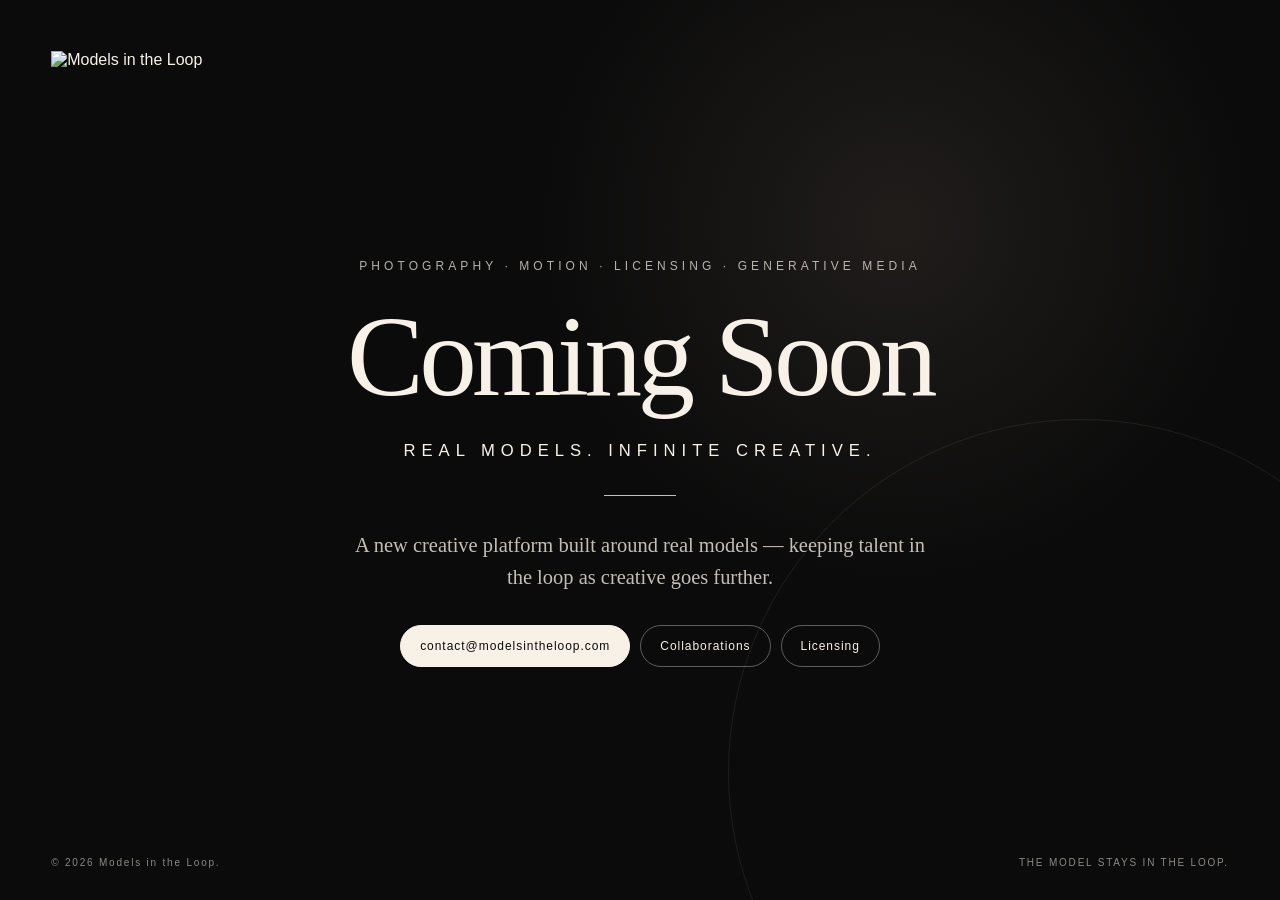
==== index.html @ 071d5858 "Add files via upload" ====
<!doctype html>
<html lang="en">
<head>
  <meta charset="utf-8">
  <meta name="viewport" content="width=device-width, initial-scale=1, viewport-fit=cover">
  <title>Models in the Loop — Coming Soon</title>
  <meta name="description" content="Models in the Loop is coming soon. Real models. Infinite creative. Photography, motion, licensing and generative media.">
  <link rel="canonical" href="https://modelsintheloop.com/">
  <meta name="theme-color" content="#0B0B0B">
  <meta property="og:title" content="Models in the Loop — Coming Soon">
  <meta property="og:description" content="Real models. Infinite creative. Photography, motion, licensing and generative media.">
  <meta property="og:type" content="website">
  <meta property="og:url" content="https://modelsintheloop.com/">
  <meta property="og:image" content="https://modelsintheloop.com/assets/og-models-in-the-loop.png">
  <link rel="icon" href="assets/icons/favicon-32.png" sizes="32x32">
  <link rel="apple-touch-icon" href="assets/icons/apple-touch-icon.png">
  <link rel="stylesheet" href="styles.css">
</head>
<body>
  <main class="page">
    <header class="header">
      <img class="brand" src="assets/logo/full-ivory.png" alt="Models in the Loop">
    </header>

    <section class="hero">
      <div class="mark-wrap" aria-hidden="true">
        <img class="mark" src="assets/logo/ml-ivory.png" alt="">
      </div>
      <p class="kicker">PHOTOGRAPHY · MOTION · LICENSING · GENERATIVE MEDIA</p>
      <h1>Coming Soon</h1>
      <p class="tagline">REAL MODELS. INFINITE CREATIVE.</p>
      <span class="rule" aria-hidden="true"></span>
      <p class="intro">A new creative platform built around real models — keeping talent in the loop as creative goes further.</p>
      <div class="contacts" aria-label="Contact Models in the Loop">
        <a href="mailto:contact@modelsintheloop.com">contact@modelsintheloop.com</a>
        <a href="mailto:collab@modelsintheloop.com">Collaborations</a>
        <a href="mailto:licensing@modelsintheloop.com">Licensing</a>
      </div>
    </section>

    <footer class="footer">
      <span>© 2026 Models in the Loop.</span>
      <span>THE MODEL STAYS IN THE LOOP.</span>
    </footer>
  </main>
</body>
</html>
---- styles.css ----
:root{--obsidian:#0B0B0B;--ivory:#F8F1E7;--nude:#D9B8A7;--sage:#6B7F6E}
*{box-sizing:border-box}html,body{margin:0;min-height:100%;background:var(--obsidian);color:var(--ivory)}
body{font-family:Arial,Helvetica,sans-serif;-webkit-font-smoothing:antialiased}
.page{min-height:100svh;display:grid;grid-template-rows:auto 1fr auto;position:relative;overflow:hidden;background:radial-gradient(circle at 70% 25%,rgba(217,184,167,.10),transparent 32%),var(--obsidian)}
.page:after{content:"";position:absolute;inset:auto -12vw -25vh auto;width:55vw;height:55vw;border:1px solid rgba(248,241,231,.08);border-radius:50%;pointer-events:none}
.header{padding:clamp(24px,4vw,52px);position:relative;z-index:1}.brand{width:clamp(150px,15vw,230px);height:auto;display:block}
.hero{align-self:center;text-align:center;max-width:920px;width:100%;margin:auto;padding:30px 28px 60px;position:relative;z-index:1}.mark-wrap{display:none}.kicker{font-size:clamp(9px,1vw,12px);letter-spacing:.34em;line-height:1.8;margin:0 0 24px;opacity:.72}
h1{font-family:Georgia,'Times New Roman',serif;font-weight:400;font-size:clamp(58px,9vw,132px);line-height:.95;letter-spacing:-.04em;margin:0}.tagline{font-size:clamp(11px,1.3vw,17px);letter-spacing:.36em;margin:30px 0 0}.rule{display:block;width:72px;height:1px;background:var(--nude);margin:34px auto}.intro{max-width:600px;margin:0 auto 32px;font-family:Georgia,'Times New Roman',serif;font-size:clamp(16px,1.6vw,21px);line-height:1.55;color:rgba(248,241,231,.78)}
.contacts{display:flex;justify-content:center;align-items:center;gap:10px;flex-wrap:wrap}.contacts a{color:var(--ivory);text-decoration:none;border:1px solid rgba(248,241,231,.35);border-radius:999px;padding:13px 19px;font-size:12px;letter-spacing:.08em;transition:.2s}.contacts a:first-child{background:var(--ivory);color:var(--obsidian);border-color:var(--ivory)}.contacts a:hover{transform:translateY(-1px);border-color:var(--ivory)}
.footer{display:flex;justify-content:space-between;gap:20px;padding:24px clamp(24px,4vw,52px) 32px;font-size:10px;letter-spacing:.18em;color:rgba(248,241,231,.55);position:relative;z-index:1}
@media(max-width:640px){.page{background:radial-gradient(circle at 70% 25%,rgba(217,184,167,.11),transparent 38%),var(--obsidian)}.header{padding:26px 24px}.brand{width:150px}.hero{padding:18px 22px 40px}.mark-wrap{display:block;margin:0 auto 28px}.mark{width:104px;height:auto;opacity:.96}.kicker{font-size:8px;letter-spacing:.22em;margin-bottom:20px}h1{font-size:clamp(56px,18vw,78px)}.tagline{font-size:9px;letter-spacing:.26em;line-height:1.8;margin-top:22px}.rule{margin:26px auto}.intro{font-size:16px;max-width:330px;margin-bottom:26px}.contacts{flex-direction:column}.contacts a{width:min(100%,340px);padding:14px 16px}.footer{padding:20px 24px 28px;flex-direction:column;align-items:center;text-align:center;gap:9px;font-size:8px}.page:after{width:95vw;height:95vw;right:-45vw;bottom:-20vw}}
@media(prefers-reduced-motion:reduce){*{scroll-behavior:auto!important;transition:none!important}}
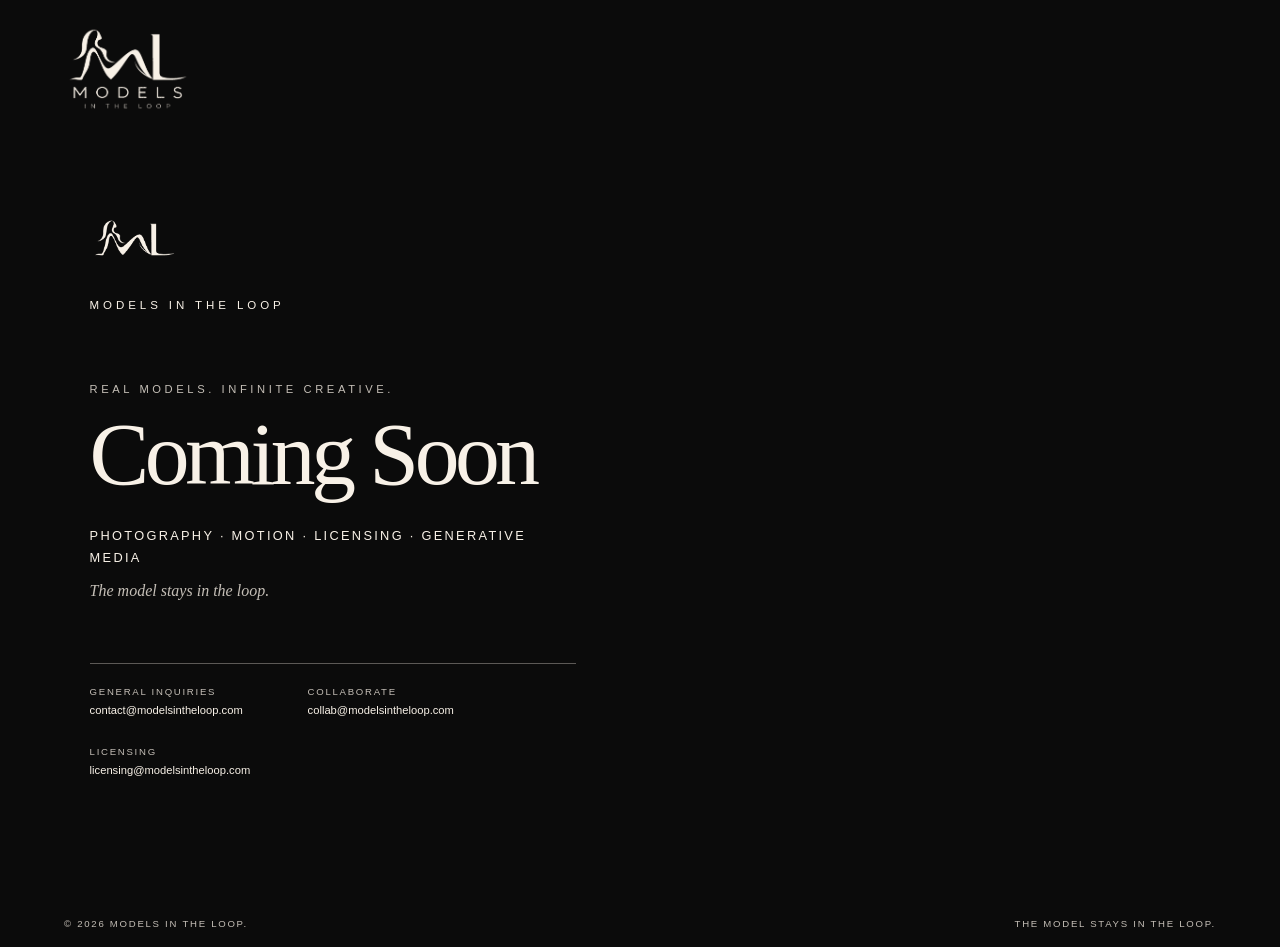
==== commit 3b6755df: "Add files via upload" ====
--- a/index.html
+++ b/index.html
@@ -1,41 +1,107 @@
 <!doctype html>
-<html lang="en">
+<html lang="en-US">
 <head>
   <meta charset="utf-8">
   <meta name="viewport" content="width=device-width, initial-scale=1, viewport-fit=cover">
+  <meta name="theme-color" content="#0B0B0B">
+  <meta name="color-scheme" content="dark">
+  <meta name="referrer" content="strict-origin-when-cross-origin">
+  <meta name="description" content="Models in the Loop is coming soon. Real models. Infinite creative. Photography, motion, licensing and permissioned generative media.">
+  <meta name="robots" content="index,follow">
   <title>Models in the Loop — Coming Soon</title>
-  <meta name="description" content="Models in the Loop is coming soon. Real models. Infinite creative. Photography, motion, licensing and generative media.">
   <link rel="canonical" href="https://modelsintheloop.com/">
-  <meta name="theme-color" content="#0B0B0B">
+
+  <!-- Preload only the likely LCP image for each viewport. -->
+  <link rel="preload" as="image" href="Assets/hero-desktop.jpg" type="image/jpeg" fetchpriority="high" media="(min-width: 769px)">
+  <link rel="preload" as="image" href="Assets/hero-mobile.jpg" type="image/jpeg" fetchpriority="high" media="(max-width: 768px)">
+
   <meta property="og:title" content="Models in the Loop — Coming Soon">
-  <meta property="og:description" content="Real models. Infinite creative. Photography, motion, licensing and generative media.">
+  <meta property="og:description" content="Real models. Infinite creative. Photography, motion, licensing and permissioned generative media.">
   <meta property="og:type" content="website">
   <meta property="og:url" content="https://modelsintheloop.com/">
-  <meta property="og:image" content="https://modelsintheloop.com/assets/og-models-in-the-loop.png">
-  <link rel="icon" href="assets/icons/favicon-32.png" sizes="32x32">
-  <link rel="apple-touch-icon" href="assets/icons/apple-touch-icon.png">
+  <meta property="og:image" content="https://modelsintheloop.com/Assets/og-models-in-the-loop.png">
+  <link rel="icon" href="Assets/favicon-32.png" sizes="32x32">
+  <link rel="apple-touch-icon" href="Assets/apple-touch-icon.png">
   <link rel="stylesheet" href="styles.css">
 </head>
 <body>
-  <main class="page">
+  <a class="skip-link" href="#main-content">Skip to main content</a>
+
+  <main id="main-content" class="page">
     <header class="header">
-      <img class="brand" src="assets/logo/full-ivory.png" alt="Models in the Loop">
+      <a class="brand-link" href="/" aria-label="Models in the Loop home">
+        <img
+          class="brand"
+          src="Assets/full-ivory.png"
+          alt="Models in the Loop"
+          width="300"
+          height="220"
+          decoding="async"
+        >
+      </a>
     </header>
 
-    <section class="hero">
-      <div class="mark-wrap" aria-hidden="true">
-        <img class="mark" src="assets/logo/ml-ivory.png" alt="">
+    <section class="hero" aria-labelledby="coming-soon-title">
+      <div class="hero-media" aria-hidden="true">
+        <picture>
+          <source media="(max-width: 768px)" srcset="Assets/hero-mobile.jpg">
+          <img
+            class="hero-image"
+            src="Assets/hero-desktop.jpg"
+            alt=""
+            width="1920"
+            height="1200"
+            sizes="100vw"
+            loading="eager"
+            fetchpriority="high"
+            decoding="async"
+          >
+        </picture>
       </div>
-      <p class="kicker">PHOTOGRAPHY · MOTION · LICENSING · GENERATIVE MEDIA</p>
-      <h1>Coming Soon</h1>
-      <p class="tagline">REAL MODELS. INFINITE CREATIVE.</p>
-      <span class="rule" aria-hidden="true"></span>
-      <p class="intro">A new creative platform built around real models — keeping talent in the loop as creative goes further.</p>
-      <div class="contacts" aria-label="Contact Models in the Loop">
-        <a href="mailto:contact@modelsintheloop.com">contact@modelsintheloop.com</a>
-        <a href="mailto:collab@modelsintheloop.com">Collaborations</a>
-        <a href="mailto:licensing@modelsintheloop.com">Licensing</a>
+
+      <!-- If a hero asset cannot load, the obsidian background remains readable. -->
+      <div class="hero__overlay" aria-hidden="true"></div>
+
+      <div class="hero__content">
+        <div class="hero__brand-mark">
+          <img
+            class="hero__logo"
+            src="Assets/ml-ivory.png"
+            alt=""
+            aria-hidden="true"
+            width="180"
+            height="120"
+            decoding="async"
+          >
+          <p class="hero__brand-name">Models in the Loop</p>
+        </div>
+
+        <div class="hero__message">
+          <p class="hero__eyebrow">Real models. Infinite creative.</p>
+          <h1 id="coming-soon-title">Coming Soon</h1>
+          <p class="hero__description">Photography · Motion · Licensing · Generative Media</p>
+          <p class="hero__statement">The model stays in the loop.</p>
+        </div>
+
+        <nav class="hero__contacts" aria-label="Models in the Loop contact options">
+          <a class="hero__contact" href="mailto:contact@modelsintheloop.com">
+            <span>General Inquiries</span>
+            <strong>contact@modelsintheloop.com</strong>
+          </a>
+          <a class="hero__contact" href="mailto:collab@modelsintheloop.com">
+            <span>Collaborate</span>
+            <strong>collab@modelsintheloop.com</strong>
+          </a>
+          <a class="hero__contact" href="mailto:licensing@modelsintheloop.com">
+            <span>Licensing</span>
+            <strong>licensing@modelsintheloop.com</strong>
+          </a>
+        </nav>
       </div>
+
+      <p class="visually-hidden">
+        The hero photograph is decorative editorial imagery. The brand message, launch status, and contact information are available as text regardless of image loading.
+      </p>
     </section>
 
     <footer class="footer">
@@ -43,5 +109,11 @@
       <span>THE MODEL STAYS IN THE LOOP.</span>
     </footer>
   </main>
+
+  <noscript>
+    <div class="noscript-note" role="status">
+      Models in the Loop — Coming Soon. Real models. Infinite creative. Photography, motion, licensing and generative media. Contact: <a href="mailto:contact@modelsintheloop.com">contact@modelsintheloop.com</a>
+    </div>
+  </noscript>
 </body>
 </html>
--- a/styles.css
+++ b/styles.css
@@ -1,12 +1,404 @@
-:root{--obsidian:#0B0B0B;--ivory:#F8F1E7;--nude:#D9B8A7;--sage:#6B7F6E}
-*{box-sizing:border-box}html,body{margin:0;min-height:100%;background:var(--obsidian);color:var(--ivory)}
-body{font-family:Arial,Helvetica,sans-serif;-webkit-font-smoothing:antialiased}
-.page{min-height:100svh;display:grid;grid-template-rows:auto 1fr auto;position:relative;overflow:hidden;background:radial-gradient(circle at 70% 25%,rgba(217,184,167,.10),transparent 32%),var(--obsidian)}
-.page:after{content:"";position:absolute;inset:auto -12vw -25vh auto;width:55vw;height:55vw;border:1px solid rgba(248,241,231,.08);border-radius:50%;pointer-events:none}
-.header{padding:clamp(24px,4vw,52px);position:relative;z-index:1}.brand{width:clamp(150px,15vw,230px);height:auto;display:block}
-.hero{align-self:center;text-align:center;max-width:920px;width:100%;margin:auto;padding:30px 28px 60px;position:relative;z-index:1}.mark-wrap{display:none}.kicker{font-size:clamp(9px,1vw,12px);letter-spacing:.34em;line-height:1.8;margin:0 0 24px;opacity:.72}
-h1{font-family:Georgia,'Times New Roman',serif;font-weight:400;font-size:clamp(58px,9vw,132px);line-height:.95;letter-spacing:-.04em;margin:0}.tagline{font-size:clamp(11px,1.3vw,17px);letter-spacing:.36em;margin:30px 0 0}.rule{display:block;width:72px;height:1px;background:var(--nude);margin:34px auto}.intro{max-width:600px;margin:0 auto 32px;font-family:Georgia,'Times New Roman',serif;font-size:clamp(16px,1.6vw,21px);line-height:1.55;color:rgba(248,241,231,.78)}
-.contacts{display:flex;justify-content:center;align-items:center;gap:10px;flex-wrap:wrap}.contacts a{color:var(--ivory);text-decoration:none;border:1px solid rgba(248,241,231,.35);border-radius:999px;padding:13px 19px;font-size:12px;letter-spacing:.08em;transition:.2s}.contacts a:first-child{background:var(--ivory);color:var(--obsidian);border-color:var(--ivory)}.contacts a:hover{transform:translateY(-1px);border-color:var(--ivory)}
-.footer{display:flex;justify-content:space-between;gap:20px;padding:24px clamp(24px,4vw,52px) 32px;font-size:10px;letter-spacing:.18em;color:rgba(248,241,231,.55);position:relative;z-index:1}
-@media(max-width:640px){.page{background:radial-gradient(circle at 70% 25%,rgba(217,184,167,.11),transparent 38%),var(--obsidian)}.header{padding:26px 24px}.brand{width:150px}.hero{padding:18px 22px 40px}.mark-wrap{display:block;margin:0 auto 28px}.mark{width:104px;height:auto;opacity:.96}.kicker{font-size:8px;letter-spacing:.22em;margin-bottom:20px}h1{font-size:clamp(56px,18vw,78px)}.tagline{font-size:9px;letter-spacing:.26em;line-height:1.8;margin-top:22px}.rule{margin:26px auto}.intro{font-size:16px;max-width:330px;margin-bottom:26px}.contacts{flex-direction:column}.contacts a{width:min(100%,340px);padding:14px 16px}.footer{padding:20px 24px 28px;flex-direction:column;align-items:center;text-align:center;gap:9px;font-size:8px}.page:after{width:95vw;height:95vw;right:-45vw;bottom:-20vw}}
-@media(prefers-reduced-motion:reduce){*{scroll-behavior:auto!important;transition:none!important}}
+:root {
+  --obsidian: #0b0b0b;
+  --ivory: #f8f1e7;
+  --ivory-muted: rgba(248, 241, 231, 0.78);
+  --ivory-line: rgba(248, 241, 231, 0.34);
+}
+
+* {
+  box-sizing: border-box;
+}
+
+html {
+  color-scheme: dark;
+  background: var(--obsidian);
+  scroll-behavior: smooth;
+}
+
+body {
+  margin: 0;
+  min-height: 100%;
+  background: var(--obsidian);
+  color: var(--ivory);
+  font-family: Arial, Helvetica, sans-serif;
+  text-rendering: optimizeLegibility;
+  -webkit-font-smoothing: antialiased;
+}
+
+img {
+  max-width: 100%;
+}
+
+a {
+  color: inherit;
+}
+
+.skip-link {
+  position: fixed;
+  top: 12px;
+  left: 12px;
+  z-index: 100;
+  padding: 10px 14px;
+  border-radius: 4px;
+  background: var(--ivory);
+  color: var(--obsidian);
+  font-weight: 700;
+  text-decoration: none;
+  transform: translateY(-180%);
+  transition: transform 160ms ease;
+}
+
+.skip-link:focus {
+  transform: translateY(0);
+}
+
+.page {
+  min-height: 100svh;
+  display: flex;
+  flex-direction: column;
+  background: var(--obsidian);
+}
+
+.header {
+  position: absolute;
+  z-index: 4;
+  top: max(24px, env(safe-area-inset-top));
+  left: clamp(24px, 5vw, 72px);
+}
+
+.brand-link {
+  display: inline-flex;
+  text-decoration: none;
+}
+
+.brand {
+  display: block;
+  width: clamp(110px, 10vw, 150px);
+  height: auto;
+}
+
+.hero {
+  position: relative;
+  min-height: 100svh;
+  display: flex;
+  align-items: center;
+  overflow: hidden;
+  isolation: isolate;
+  background: var(--obsidian);
+}
+
+.hero-media,
+.hero-media picture,
+.hero-image,
+.hero__overlay {
+  position: absolute;
+  inset: 0;
+}
+
+.hero-media,
+.hero-media picture {
+  z-index: 0;
+  display: block;
+  width: 100%;
+  height: 100%;
+}
+
+.hero-image {
+  width: 100%;
+  height: 100%;
+  object-fit: cover;
+  object-position: center center;
+}
+
+.hero__overlay {
+  z-index: 1;
+  background:
+    linear-gradient(
+      90deg,
+      rgba(11, 11, 11, 0.88) 0%,
+      rgba(11, 11, 11, 0.72) 28%,
+      rgba(11, 11, 11, 0.36) 53%,
+      rgba(11, 11, 11, 0.06) 80%
+    );
+}
+
+.hero__content {
+  position: relative;
+  z-index: 2;
+  width: min(700px, 52vw);
+  padding: clamp(128px, 16vh, 180px) clamp(32px, 7vw, 120px) clamp(48px, 8vh, 96px);
+}
+
+.hero__brand-mark {
+  margin-bottom: clamp(52px, 8vh, 92px);
+}
+
+.hero__logo {
+  display: block;
+  width: clamp(72px, 7vw, 108px);
+  height: auto;
+  margin-bottom: 16px;
+}
+
+.hero__brand-name {
+  margin: 0;
+  font-size: 0.72rem;
+  font-weight: 500;
+  text-transform: uppercase;
+  letter-spacing: 0.34em;
+}
+
+.hero__eyebrow {
+  margin: 0 0 18px;
+  color: var(--ivory-muted);
+  font-size: 0.7rem;
+  font-weight: 500;
+  text-transform: uppercase;
+  letter-spacing: 0.32em;
+}
+
+.hero h1 {
+  margin: 0;
+  font-family: Georgia, "Times New Roman", serif;
+  font-size: clamp(4rem, 7vw, 8rem);
+  font-weight: 400;
+  line-height: 0.92;
+  letter-spacing: -0.05em;
+}
+
+.hero__description {
+  max-width: 620px;
+  margin: 30px 0 0;
+  font-size: clamp(0.76rem, 1vw, 0.94rem);
+  line-height: 1.75;
+  text-transform: uppercase;
+  letter-spacing: 0.18em;
+}
+
+.hero__statement {
+  margin: 12px 0 0;
+  color: var(--ivory-muted);
+  font-family: Georgia, "Times New Roman", serif;
+  font-size: 1rem;
+  font-style: italic;
+}
+
+.hero__contacts {
+  display: flex;
+  flex-wrap: wrap;
+  gap: 28px;
+  margin-top: clamp(48px, 7vh, 80px);
+  padding-top: 22px;
+  border-top: 1px solid var(--ivory-line);
+}
+
+.hero__contact {
+  min-width: 190px;
+  text-decoration: none;
+  transition: opacity 160ms ease, transform 160ms ease;
+}
+
+.hero__contact span {
+  display: block;
+  margin-bottom: 6px;
+  color: var(--ivory-muted);
+  font-size: 0.6rem;
+  font-weight: 500;
+  text-transform: uppercase;
+  letter-spacing: 0.18em;
+}
+
+.hero__contact strong {
+  display: block;
+  font-size: 0.7rem;
+  font-weight: 400;
+  line-height: 1.4;
+  white-space: nowrap;
+}
+
+.hero__contact:hover,
+.hero__contact:focus-visible {
+  opacity: 0.72;
+  transform: translateY(-2px);
+}
+
+.hero__contact:focus-visible,
+.brand-link:focus-visible {
+  outline: 2px solid var(--ivory);
+  outline-offset: 4px;
+}
+
+.footer {
+  display: flex;
+  justify-content: space-between;
+  gap: 24px;
+  padding: 18px clamp(24px, 5vw, 72px) calc(18px + env(safe-area-inset-bottom));
+  background: var(--obsidian);
+  color: var(--ivory-muted);
+  font-size: 0.6rem;
+  text-transform: uppercase;
+  letter-spacing: 0.18em;
+}
+
+.visually-hidden {
+  position: absolute;
+  width: 1px;
+  height: 1px;
+  padding: 0;
+  margin: -1px;
+  overflow: hidden;
+  clip: rect(0, 0, 0, 0);
+  white-space: nowrap;
+  border: 0;
+}
+
+.noscript-note {
+  padding: 24px;
+  background: var(--ivory);
+  color: var(--obsidian);
+  font: 600 1rem/1.5 Arial, Helvetica, sans-serif;
+}
+
+.noscript-note a {
+  color: inherit;
+}
+
+@media (max-width: 768px) {
+  .header {
+    left: 24px;
+  }
+
+  .hero {
+    min-height: 100svh;
+    align-items: flex-end;
+  }
+
+  .hero-image {
+    object-position: center center;
+  }
+
+  .hero__overlay {
+    background:
+      linear-gradient(
+        180deg,
+        rgba(11, 11, 11, 0.12) 0%,
+        rgba(11, 11, 11, 0.08) 28%,
+        rgba(11, 11, 11, 0.48) 58%,
+        rgba(11, 11, 11, 0.94) 100%
+      );
+  }
+
+  .hero__content {
+    width: 100%;
+    padding:
+      120px
+      24px
+      max(34px, env(safe-area-inset-bottom));
+  }
+
+  .hero__brand-mark {
+    position: absolute;
+    top: max(28px, env(safe-area-inset-top));
+    left: 24px;
+    margin: 0;
+  }
+
+  .hero__logo {
+    width: 58px;
+    margin-bottom: 10px;
+  }
+
+  .hero__brand-name {
+    font-size: 0.55rem;
+    letter-spacing: 0.25em;
+  }
+
+  .hero__message {
+    margin-top: 48vh;
+  }
+
+  .hero__eyebrow {
+    font-size: 0.58rem;
+    letter-spacing: 0.24em;
+  }
+
+  .hero h1 {
+    font-size: clamp(3.35rem, 15vw, 5.25rem);
+  }
+
+  .hero__description {
+    max-width: 340px;
+    margin-top: 20px;
+    font-size: 0.63rem;
+    line-height: 1.8;
+    letter-spacing: 0.13em;
+  }
+
+  .hero__statement {
+    font-size: 0.88rem;
+  }
+
+  .hero__contacts {
+    display: grid;
+    grid-template-columns: 1fr 1fr;
+    gap: 20px 16px;
+    margin-top: 30px;
+    padding-top: 18px;
+  }
+
+  .hero__contact {
+    min-width: 0;
+  }
+
+  .hero__contact:last-child {
+    grid-column: 1 / -1;
+  }
+
+  .hero__contact strong {
+    font-size: 0.66rem;
+    white-space: normal;
+  }
+
+  .footer {
+    flex-direction: column;
+    gap: 8px;
+    padding-left: 24px;
+    padding-right: 24px;
+  }
+}
+
+@media (max-width: 390px) {
+  .hero__content {
+    padding-left: 20px;
+    padding-right: 20px;
+  }
+
+  .hero__brand-mark {
+    left: 20px;
+  }
+
+  .hero__contacts {
+    grid-template-columns: 1fr;
+  }
+
+  .hero__contact:last-child {
+    grid-column: auto;
+  }
+}
+
+@media (prefers-reduced-motion: reduce) {
+  html {
+    scroll-behavior: auto;
+  }
+
+  *,
+  *::before,
+  *::after {
+    scroll-behavior: auto !important;
+    transition-duration: 0.01ms !important;
+    transition-delay: 0ms !important;
+    animation-duration: 0.01ms !important;
+    animation-delay: 0ms !important;
+    animation-iteration-count: 1 !important;
+  }
+}
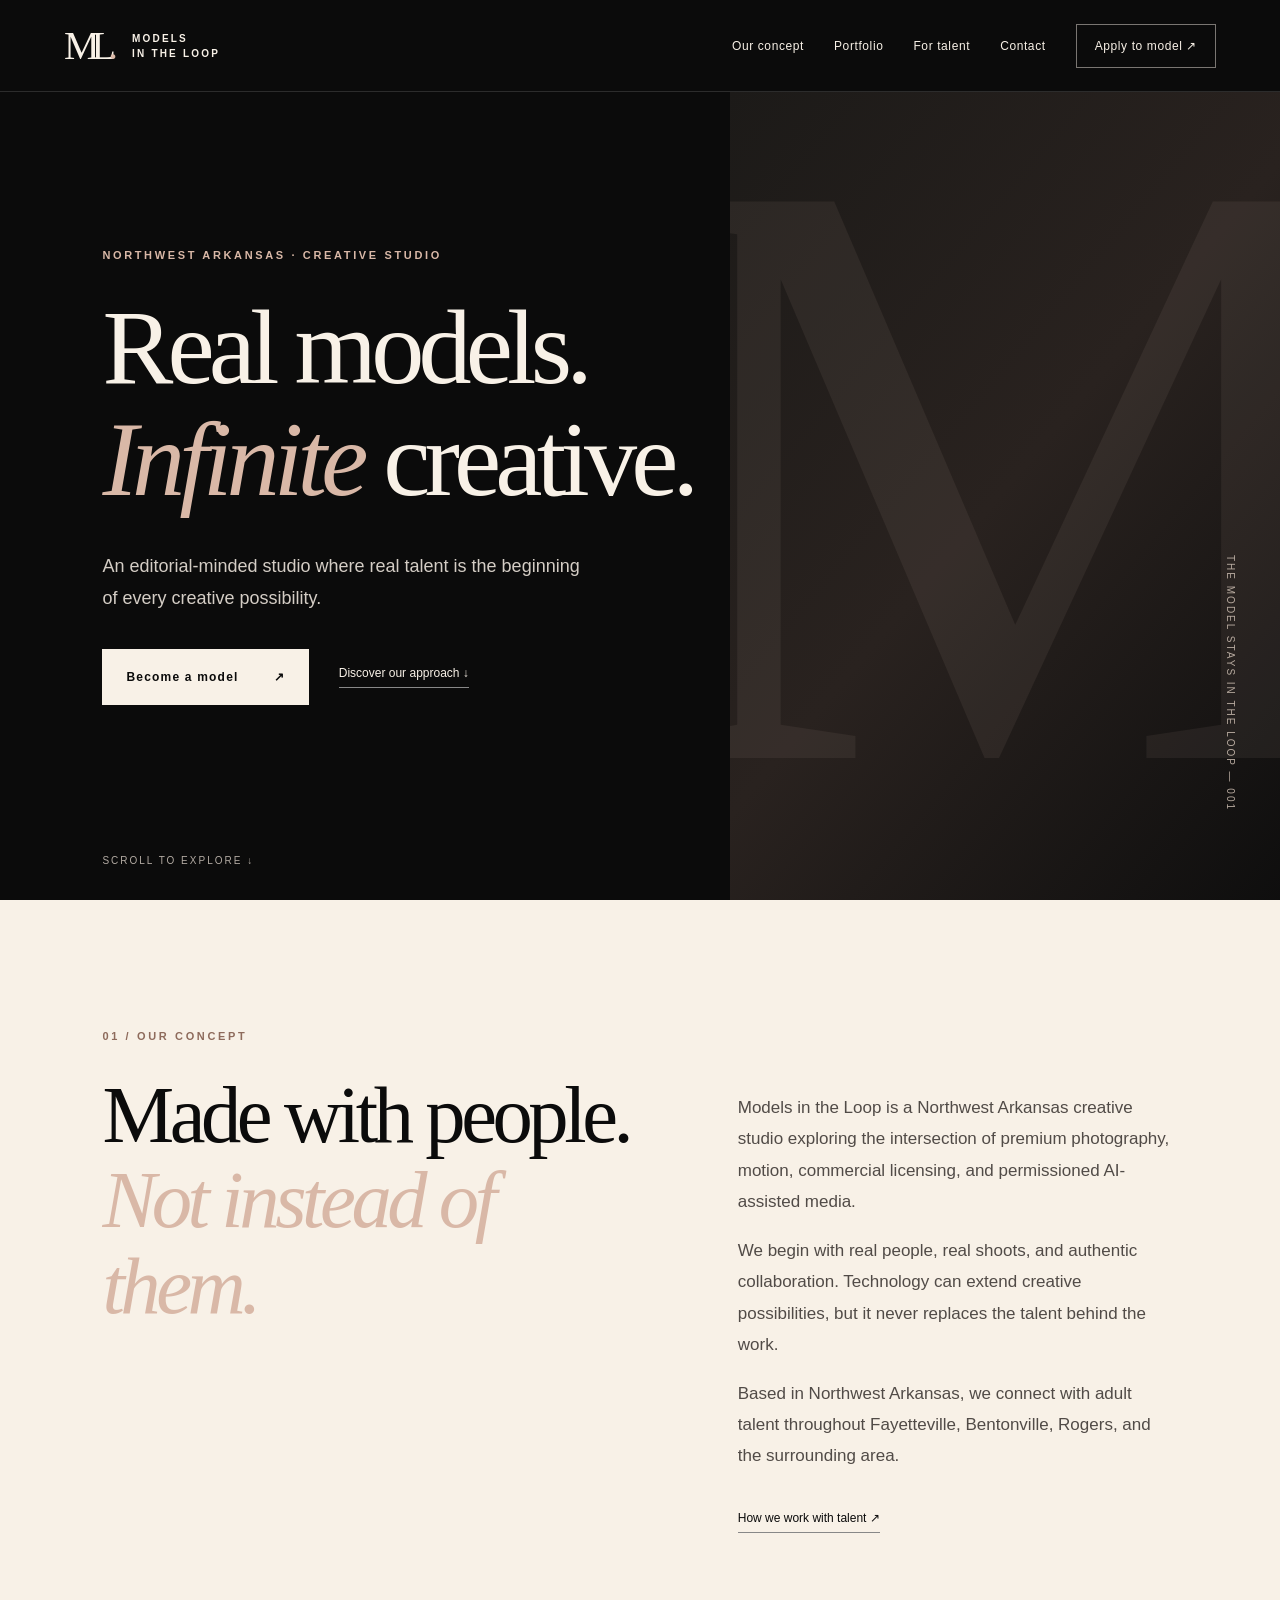
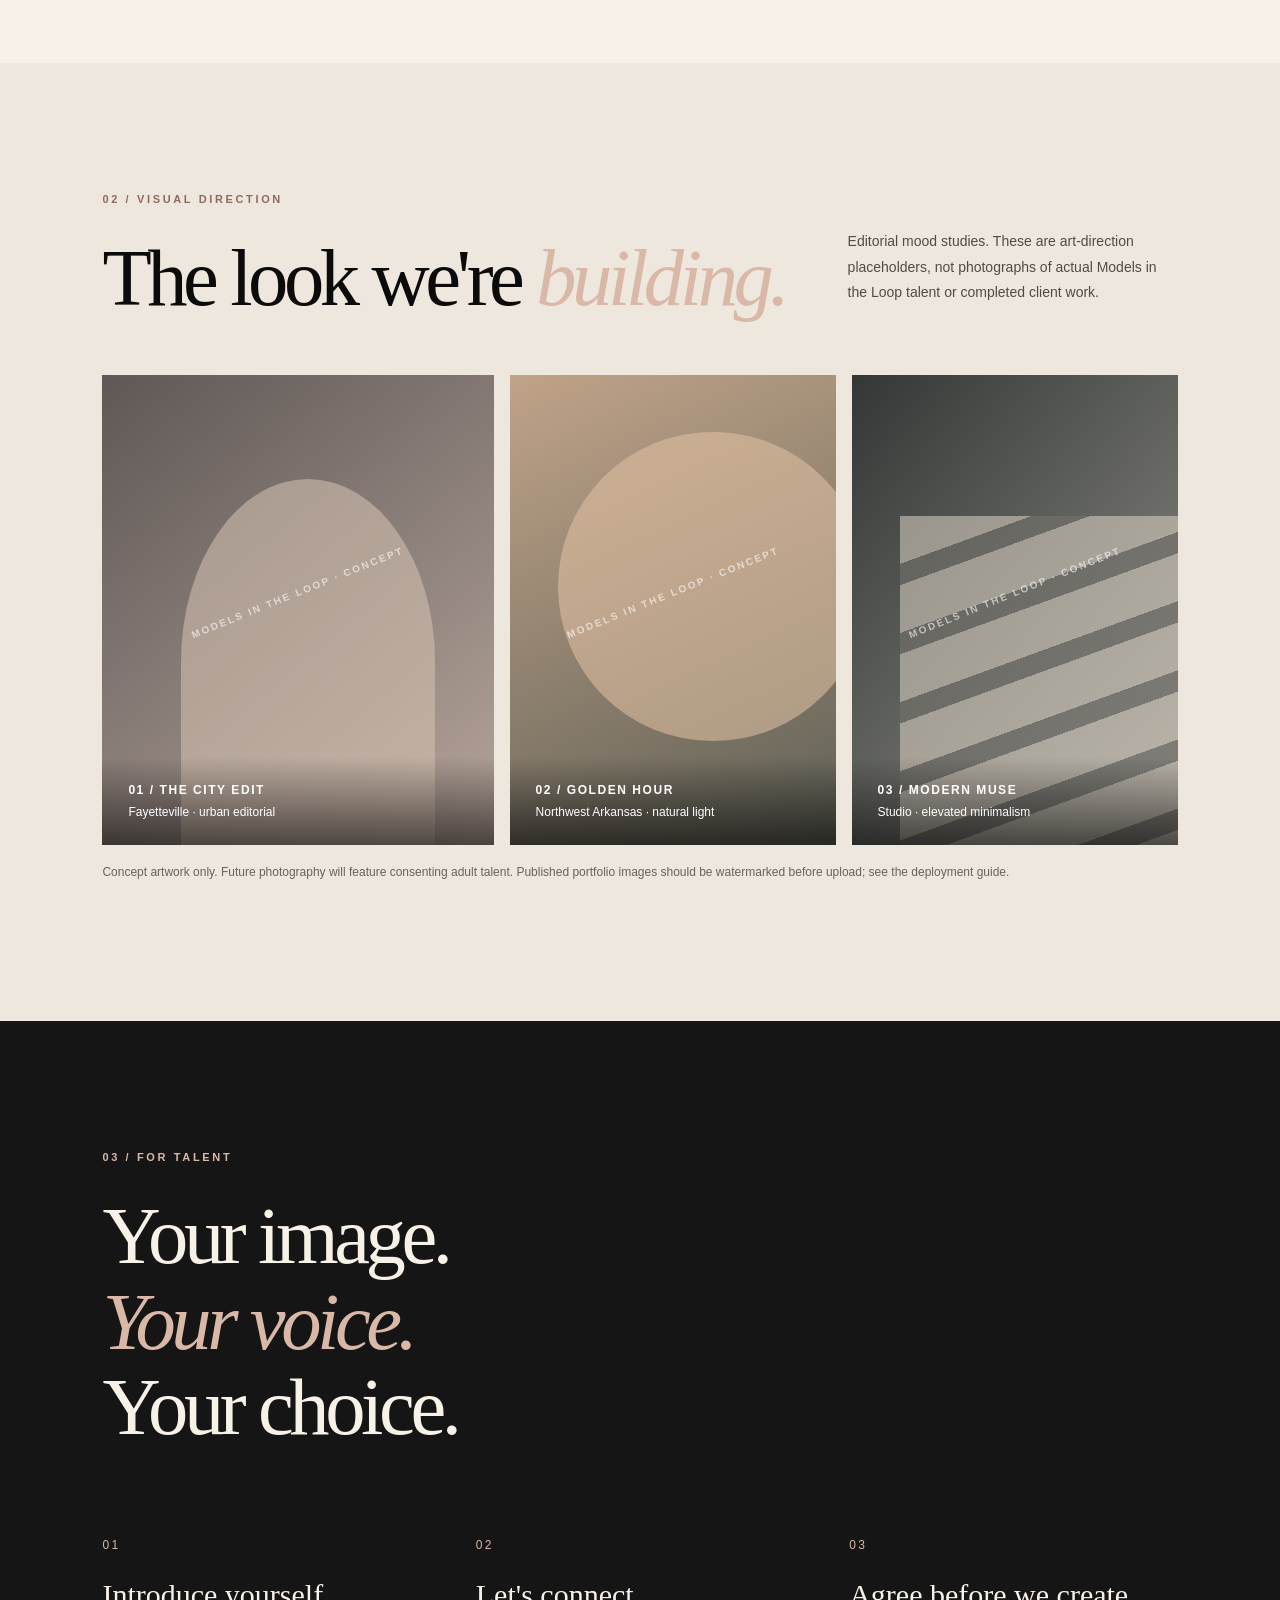
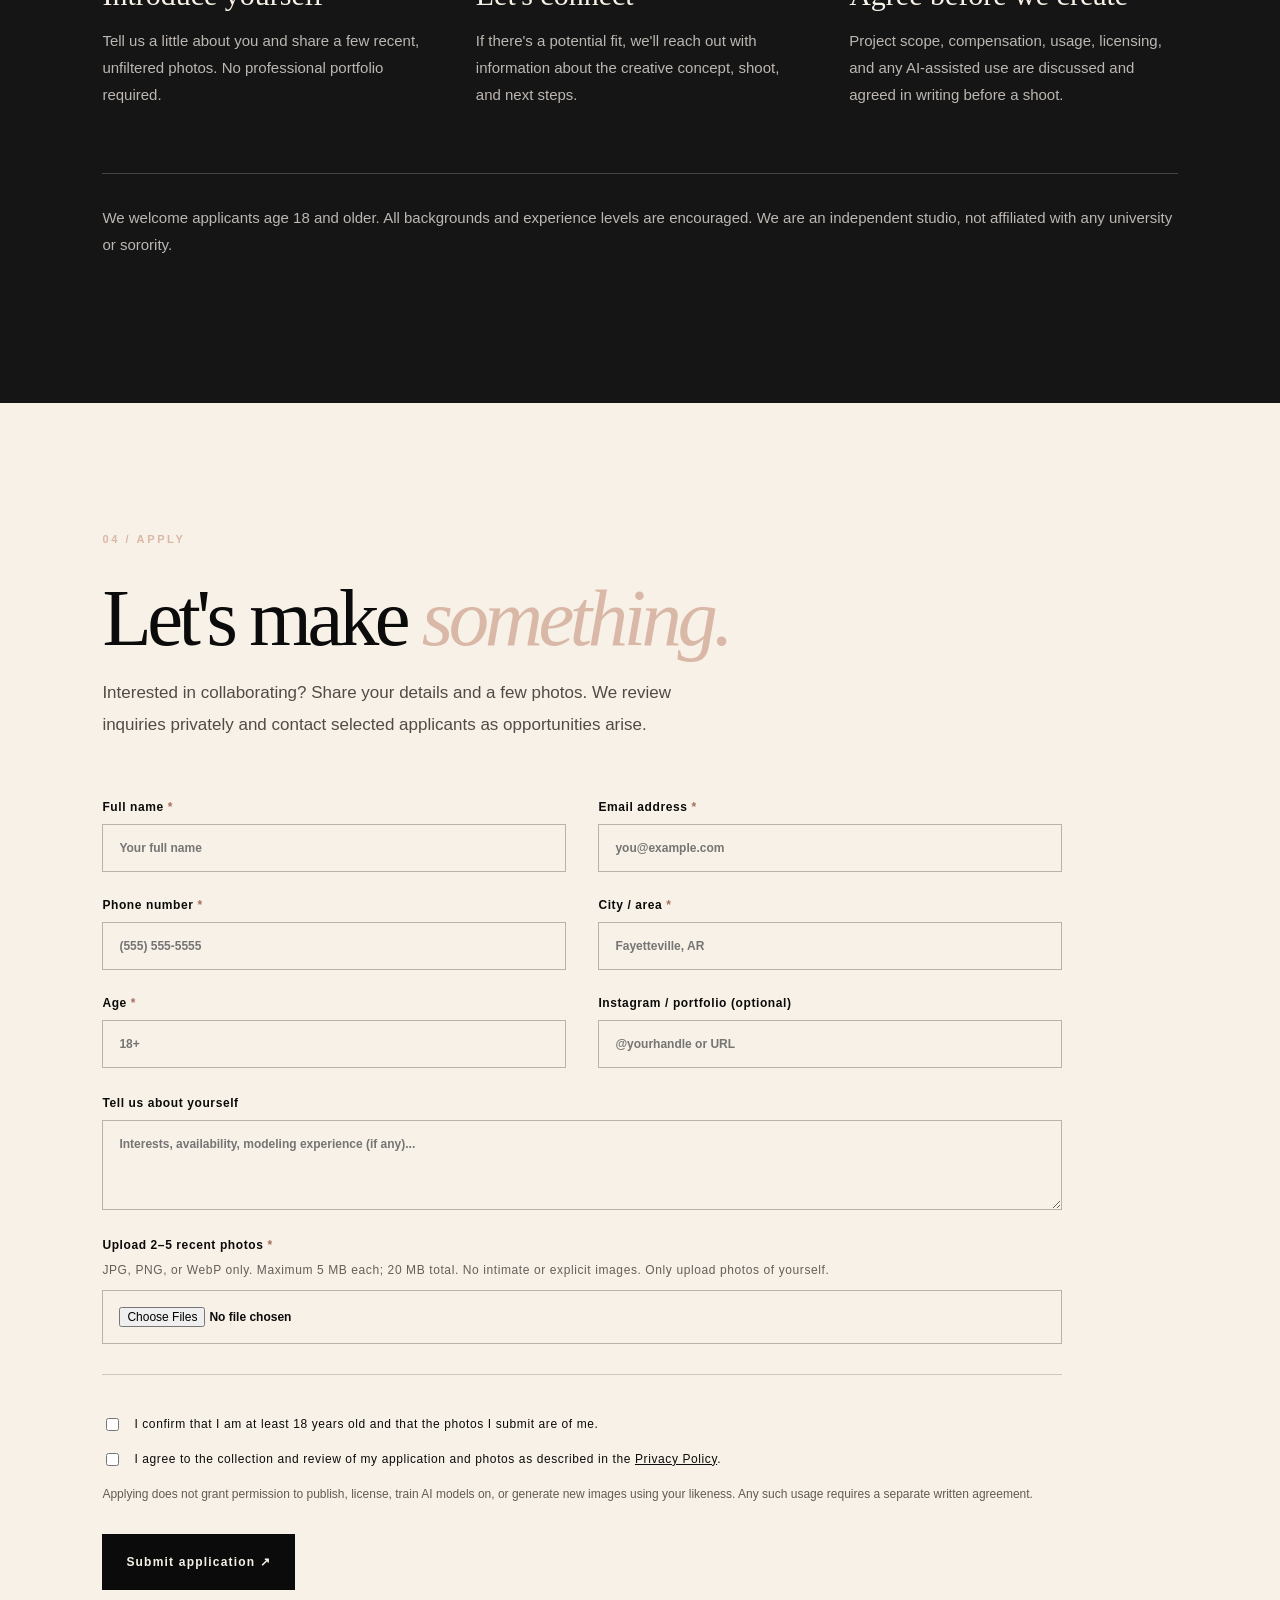
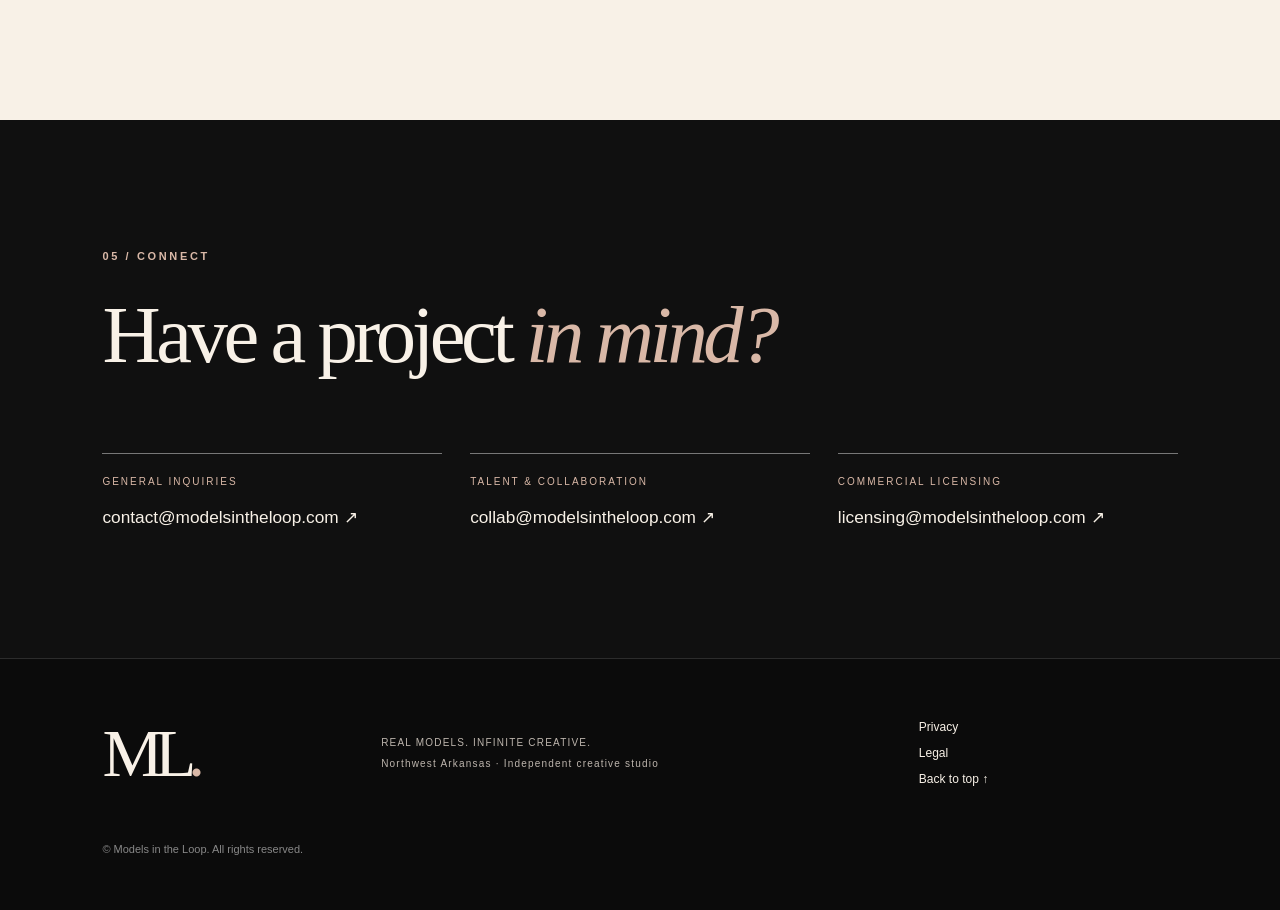
==== commit de929903: "Add files via upload" ====
--- a/index.html
+++ b/index.html
@@ -1,119 +1 @@
-<!doctype html>
-<html lang="en-US">
-<head>
-  <meta charset="utf-8">
-  <meta name="viewport" content="width=device-width, initial-scale=1, viewport-fit=cover">
-  <meta name="theme-color" content="#0B0B0B">
-  <meta name="color-scheme" content="dark">
-  <meta name="referrer" content="strict-origin-when-cross-origin">
-  <meta name="description" content="Models in the Loop is coming soon. Real models. Infinite creative. Photography, motion, licensing and permissioned generative media.">
-  <meta name="robots" content="index,follow">
-  <title>Models in the Loop — Coming Soon</title>
-  <link rel="canonical" href="https://modelsintheloop.com/">
-
-  <!-- Preload only the likely LCP image for each viewport. -->
-  <link rel="preload" as="image" href="Assets/hero-desktop.jpg" type="image/jpeg" fetchpriority="high" media="(min-width: 769px)">
-  <link rel="preload" as="image" href="Assets/hero-mobile.jpg" type="image/jpeg" fetchpriority="high" media="(max-width: 768px)">
-
-  <meta property="og:title" content="Models in the Loop — Coming Soon">
-  <meta property="og:description" content="Real models. Infinite creative. Photography, motion, licensing and permissioned generative media.">
-  <meta property="og:type" content="website">
-  <meta property="og:url" content="https://modelsintheloop.com/">
-  <meta property="og:image" content="https://modelsintheloop.com/Assets/og-models-in-the-loop.png">
-  <link rel="icon" href="Assets/favicon-32.png" sizes="32x32">
-  <link rel="apple-touch-icon" href="Assets/apple-touch-icon.png">
-  <link rel="stylesheet" href="styles.css">
-</head>
-<body>
-  <a class="skip-link" href="#main-content">Skip to main content</a>
-
-  <main id="main-content" class="page">
-    <header class="header">
-      <a class="brand-link" href="/" aria-label="Models in the Loop home">
-        <img
-          class="brand"
-          src="Assets/full-ivory.png"
-          alt="Models in the Loop"
-          width="300"
-          height="220"
-          decoding="async"
-        >
-      </a>
-    </header>
-
-    <section class="hero" aria-labelledby="coming-soon-title">
-      <div class="hero-media" aria-hidden="true">
-        <picture>
-          <source media="(max-width: 768px)" srcset="Assets/hero-mobile.jpg">
-          <img
-            class="hero-image"
-            src="Assets/hero-desktop.jpg"
-            alt=""
-            width="1920"
-            height="1200"
-            sizes="100vw"
-            loading="eager"
-            fetchpriority="high"
-            decoding="async"
-          >
-        </picture>
-      </div>
-
-      <!-- If a hero asset cannot load, the obsidian background remains readable. -->
-      <div class="hero__overlay" aria-hidden="true"></div>
-
-      <div class="hero__content">
-        <div class="hero__brand-mark">
-          <img
-            class="hero__logo"
-            src="Assets/ml-ivory.png"
-            alt=""
-            aria-hidden="true"
-            width="180"
-            height="120"
-            decoding="async"
-          >
-          <p class="hero__brand-name">Models in the Loop</p>
-        </div>
-
-        <div class="hero__message">
-          <p class="hero__eyebrow">Real models. Infinite creative.</p>
-          <h1 id="coming-soon-title">Coming Soon</h1>
-          <p class="hero__description">Photography · Motion · Licensing · Generative Media</p>
-          <p class="hero__statement">The model stays in the loop.</p>
-        </div>
-
-        <nav class="hero__contacts" aria-label="Models in the Loop contact options">
-          <a class="hero__contact" href="mailto:contact@modelsintheloop.com">
-            <span>General Inquiries</span>
-            <strong>contact@modelsintheloop.com</strong>
-          </a>
-          <a class="hero__contact" href="mailto:collab@modelsintheloop.com">
-            <span>Collaborate</span>
-            <strong>collab@modelsintheloop.com</strong>
-          </a>
-          <a class="hero__contact" href="mailto:licensing@modelsintheloop.com">
-            <span>Licensing</span>
-            <strong>licensing@modelsintheloop.com</strong>
-          </a>
-        </nav>
-      </div>
-
-      <p class="visually-hidden">
-        The hero photograph is decorative editorial imagery. The brand message, launch status, and contact information are available as text regardless of image loading.
-      </p>
-    </section>
-
-    <footer class="footer">
-      <span>© 2026 Models in the Loop.</span>
-      <span>THE MODEL STAYS IN THE LOOP.</span>
-    </footer>
-  </main>
-
-  <noscript>
-    <div class="noscript-note" role="status">
-      Models in the Loop — Coming Soon. Real models. Infinite creative. Photography, motion, licensing and generative media. Contact: <a href="mailto:contact@modelsintheloop.com">contact@modelsintheloop.com</a>
-    </div>
-  </noscript>
-</body>
-</html>
+<!doctype html><html lang="en"><head><meta charset="utf-8"><meta name="viewport" content="width=device-width,initial-scale=1"><meta name="theme-color" content="#0B0B0B"><meta name="description" content="Models in the Loop is a Northwest Arkansas creative studio bringing real talent, editorial photography, motion and permissioned generative media together."><title>Models in the Loop | Real models. Infinite creative.</title><link rel="stylesheet" href="/styles.css"><link rel="icon" href="/assets/favicon.svg" type="image/svg+xml"></head><body><a class="skip" href="#main">Skip to content</a><header class="site-header"><a class="brand" href="#home" aria-label="Models in the Loop home"><span class="monogram">ML<span class="dot">.</span></span><span class="brandname">MODELS<br>IN THE LOOP</span></a><button class="menu" id="menu" aria-expanded="false" aria-controls="nav">Menu <span aria-hidden="true">☰</span></button><nav id="nav" aria-label="Main navigation"><a href="#about">Our concept</a><a href="#portfolio">Portfolio</a><a href="#talent">For talent</a><a href="#contact">Contact</a><a class="nav-cta" href="#apply">Apply to model ↗</a></nav></header><main id="main"><section id="home" class="hero"><div class="hero-inner"><p class="eyebrow">NORTHWEST ARKANSAS · CREATIVE STUDIO</p><h1>Real models.<br><em>Infinite</em> creative.</h1><p class="hero-copy">An editorial-minded studio where real talent is the beginning of every creative possibility.</p><div class="actions"><a class="btn light" href="#apply">Become a model <span>↗</span></a><a class="text-link" href="#about">Discover our approach ↓</a></div></div><div class="hero-art" aria-hidden="true"><span class="outline">M</span><span class="hero-caption">THE MODEL STAYS IN THE LOOP — 001</span></div><div class="scroll-note">SCROLL TO EXPLORE ↓</div></section><section id="about" class="section intro"><div><p class="eyebrow">01 / OUR CONCEPT</p><h2>Made with people.<br><em>Not instead of them.</em></h2></div><div class="section-copy"><p>Models in the Loop is a Northwest Arkansas creative studio exploring the intersection of premium photography, motion, commercial licensing, and permissioned AI-assisted media.</p><p>We begin with real people, real shoots, and authentic collaboration. Technology can extend creative possibilities, but it never replaces the talent behind the work.</p><p>Based in Northwest Arkansas, we connect with adult talent throughout Fayetteville, Bentonville, Rogers, and the surrounding area.</p><a class="text-link" href="#talent">How we work with talent ↗</a></div></section><section id="portfolio" class="section portfolio"><div class="section-top"><div><p class="eyebrow">02 / VISUAL DIRECTION</p><h2>The look we're <em>building.</em></h2></div><p>Editorial mood studies. These are art-direction placeholders, not photographs of actual Models in the Loop talent or completed client work.</p></div><div class="portfolio-grid"><article class="work work1"><div class="art-shape arch"></div><span class="watermark">MODELS IN THE LOOP · CONCEPT</span><div class="work-label"><strong>01 / THE CITY EDIT</strong><span>Fayetteville · urban editorial</span></div></article><article class="work work2"><div class="art-shape circle"></div><span class="watermark">MODELS IN THE LOOP · CONCEPT</span><div class="work-label"><strong>02 / GOLDEN HOUR</strong><span>Northwest Arkansas · natural light</span></div></article><article class="work work3"><div class="art-shape stairs"></div><span class="watermark">MODELS IN THE LOOP · CONCEPT</span><div class="work-label"><strong>03 / MODERN MUSE</strong><span>Studio · elevated minimalism</span></div></article></div><p class="fineprint">Concept artwork only. Future photography will feature consenting adult talent. Published portfolio images should be watermarked before upload; see the deployment guide.</p></section><section id="talent" class="section talent"><p class="eyebrow">03 / FOR TALENT</p><h2>Your image.<br><em>Your voice.</em><br>Your choice.</h2><div class="talent-grid"><div><span class="step">01</span><h3>Introduce yourself</h3><p>Tell us a little about you and share a few recent, unfiltered photos. No professional portfolio required.</p></div><div><span class="step">02</span><h3>Let's connect</h3><p>If there's a potential fit, we'll reach out with information about the creative concept, shoot, and next steps.</p></div><div><span class="step">03</span><h3>Agree before we create</h3><p>Project scope, compensation, usage, licensing, and any AI-assisted use are discussed and agreed in writing before a shoot.</p></div></div><p class="talent-note">We welcome applicants age 18 and older. All backgrounds and experience levels are encouraged. We are an independent studio, not affiliated with any university or sorority.</p></section><section id="apply" class="section apply"><div class="apply-heading"><p class="eyebrow">04 / APPLY</p><h2>Let's make <em>something.</em></h2><p>Interested in collaborating? Share your details and a few photos. We review inquiries privately and contact selected applicants as opportunities arise.</p></div><form id="application" enctype="multipart/form-data"><div class="form-grid"><label>Full name <span>*</span><input name="fullName" required maxlength="120" autocomplete="name" placeholder="Your full name"></label><label>Email address <span>*</span><input name="email" type="email" required maxlength="254" autocomplete="email" placeholder="you@example.com"></label><label>Phone number <span>*</span><input name="phone" type="tel" required maxlength="40" autocomplete="tel" placeholder="(555) 555-5555"></label><label>City / area <span>*</span><input name="city" required maxlength="120" placeholder="Fayetteville, AR"></label><label>Age <span>*</span><input name="age" type="number" required min="18" max="100" placeholder="18+"></label><label>Instagram / portfolio (optional)<input name="social" maxlength="250" placeholder="@yourhandle or URL"></label></div><label class="full">Tell us about yourself<textarea name="about" rows="4" maxlength="2000" placeholder="Interests, availability, modeling experience (if any)..."></textarea></label><label class="full">Upload 2–5 recent photos <span>*</span><small>JPG, PNG, or WebP only. Maximum 5 MB each; 20 MB total. No intimate or explicit images. Only upload photos of yourself.</small><input name="photos" type="file" accept="image/jpeg,image/png,image/webp" multiple required></label><div class="consents"><label class="check"><input name="ageConsent" type="checkbox" required><span>I confirm that I am at least 18 years old and that the photos I submit are of me.</span></label><label class="check"><input name="privacyConsent" type="checkbox" required><span>I agree to the collection and review of my application and photos as described in the <a href="/privacy.html" target="_blank" rel="noopener">Privacy Policy</a>.</span></label><p>Applying does not grant permission to publish, license, train AI models on, or generate new images using your likeness. Any such usage requires a separate written agreement.</p></div><div class="form-bottom"><button class="btn light" type="submit" id="submit">Submit application ↗</button><p id="form-status" role="status" aria-live="polite"></p></div></form></section><section id="contact" class="section contact"><p class="eyebrow">05 / CONNECT</p><h2>Have a project <em>in mind?</em></h2><div class="contact-grid"><div><span>GENERAL INQUIRIES</span><a href="mailto:contact@modelsintheloop.com">contact@modelsintheloop.com ↗</a></div><div><span>TALENT & COLLABORATION</span><a href="mailto:collab@modelsintheloop.com">collab@modelsintheloop.com ↗</a></div><div><span>COMMERCIAL LICENSING</span><a href="mailto:licensing@modelsintheloop.com">licensing@modelsintheloop.com ↗</a></div></div></section></main><footer><div class="footer-brand">ML<span>.</span></div><div><p>REAL MODELS. INFINITE CREATIVE.</p><p>Northwest Arkansas · Independent creative studio</p></div><div class="footer-links"><a href="/privacy.html">Privacy</a><a href="mailto:legal@modelsintheloop.com">Legal</a><a href="#home">Back to top ↑</a></div><small>© <span id="year"></span> Models in the Loop. All rights reserved.</small></footer><script src="/script.js" defer></script></body></html>
--- a/styles.css
+++ b/styles.css
@@ -1,404 +1,2 @@
-:root {
-  --obsidian: #0b0b0b;
-  --ivory: #f8f1e7;
-  --ivory-muted: rgba(248, 241, 231, 0.78);
-  --ivory-line: rgba(248, 241, 231, 0.34);
-}
-
-* {
-  box-sizing: border-box;
-}
-
-html {
-  color-scheme: dark;
-  background: var(--obsidian);
-  scroll-behavior: smooth;
-}
-
-body {
-  margin: 0;
-  min-height: 100%;
-  background: var(--obsidian);
-  color: var(--ivory);
-  font-family: Arial, Helvetica, sans-serif;
-  text-rendering: optimizeLegibility;
-  -webkit-font-smoothing: antialiased;
-}
-
-img {
-  max-width: 100%;
-}
-
-a {
-  color: inherit;
-}
-
-.skip-link {
-  position: fixed;
-  top: 12px;
-  left: 12px;
-  z-index: 100;
-  padding: 10px 14px;
-  border-radius: 4px;
-  background: var(--ivory);
-  color: var(--obsidian);
-  font-weight: 700;
-  text-decoration: none;
-  transform: translateY(-180%);
-  transition: transform 160ms ease;
-}
-
-.skip-link:focus {
-  transform: translateY(0);
-}
-
-.page {
-  min-height: 100svh;
-  display: flex;
-  flex-direction: column;
-  background: var(--obsidian);
-}
-
-.header {
-  position: absolute;
-  z-index: 4;
-  top: max(24px, env(safe-area-inset-top));
-  left: clamp(24px, 5vw, 72px);
-}
-
-.brand-link {
-  display: inline-flex;
-  text-decoration: none;
-}
-
-.brand {
-  display: block;
-  width: clamp(110px, 10vw, 150px);
-  height: auto;
-}
-
-.hero {
-  position: relative;
-  min-height: 100svh;
-  display: flex;
-  align-items: center;
-  overflow: hidden;
-  isolation: isolate;
-  background: var(--obsidian);
-}
-
-.hero-media,
-.hero-media picture,
-.hero-image,
-.hero__overlay {
-  position: absolute;
-  inset: 0;
-}
-
-.hero-media,
-.hero-media picture {
-  z-index: 0;
-  display: block;
-  width: 100%;
-  height: 100%;
-}
-
-.hero-image {
-  width: 100%;
-  height: 100%;
-  object-fit: cover;
-  object-position: center center;
-}
-
-.hero__overlay {
-  z-index: 1;
-  background:
-    linear-gradient(
-      90deg,
-      rgba(11, 11, 11, 0.88) 0%,
-      rgba(11, 11, 11, 0.72) 28%,
-      rgba(11, 11, 11, 0.36) 53%,
-      rgba(11, 11, 11, 0.06) 80%
-    );
-}
-
-.hero__content {
-  position: relative;
-  z-index: 2;
-  width: min(700px, 52vw);
-  padding: clamp(128px, 16vh, 180px) clamp(32px, 7vw, 120px) clamp(48px, 8vh, 96px);
-}
-
-.hero__brand-mark {
-  margin-bottom: clamp(52px, 8vh, 92px);
-}
-
-.hero__logo {
-  display: block;
-  width: clamp(72px, 7vw, 108px);
-  height: auto;
-  margin-bottom: 16px;
-}
-
-.hero__brand-name {
-  margin: 0;
-  font-size: 0.72rem;
-  font-weight: 500;
-  text-transform: uppercase;
-  letter-spacing: 0.34em;
-}
-
-.hero__eyebrow {
-  margin: 0 0 18px;
-  color: var(--ivory-muted);
-  font-size: 0.7rem;
-  font-weight: 500;
-  text-transform: uppercase;
-  letter-spacing: 0.32em;
-}
-
-.hero h1 {
-  margin: 0;
-  font-family: Georgia, "Times New Roman", serif;
-  font-size: clamp(4rem, 7vw, 8rem);
-  font-weight: 400;
-  line-height: 0.92;
-  letter-spacing: -0.05em;
-}
-
-.hero__description {
-  max-width: 620px;
-  margin: 30px 0 0;
-  font-size: clamp(0.76rem, 1vw, 0.94rem);
-  line-height: 1.75;
-  text-transform: uppercase;
-  letter-spacing: 0.18em;
-}
-
-.hero__statement {
-  margin: 12px 0 0;
-  color: var(--ivory-muted);
-  font-family: Georgia, "Times New Roman", serif;
-  font-size: 1rem;
-  font-style: italic;
-}
-
-.hero__contacts {
-  display: flex;
-  flex-wrap: wrap;
-  gap: 28px;
-  margin-top: clamp(48px, 7vh, 80px);
-  padding-top: 22px;
-  border-top: 1px solid var(--ivory-line);
-}
-
-.hero__contact {
-  min-width: 190px;
-  text-decoration: none;
-  transition: opacity 160ms ease, transform 160ms ease;
-}
-
-.hero__contact span {
-  display: block;
-  margin-bottom: 6px;
-  color: var(--ivory-muted);
-  font-size: 0.6rem;
-  font-weight: 500;
-  text-transform: uppercase;
-  letter-spacing: 0.18em;
-}
-
-.hero__contact strong {
-  display: block;
-  font-size: 0.7rem;
-  font-weight: 400;
-  line-height: 1.4;
-  white-space: nowrap;
-}
-
-.hero__contact:hover,
-.hero__contact:focus-visible {
-  opacity: 0.72;
-  transform: translateY(-2px);
-}
-
-.hero__contact:focus-visible,
-.brand-link:focus-visible {
-  outline: 2px solid var(--ivory);
-  outline-offset: 4px;
-}
-
-.footer {
-  display: flex;
-  justify-content: space-between;
-  gap: 24px;
-  padding: 18px clamp(24px, 5vw, 72px) calc(18px + env(safe-area-inset-bottom));
-  background: var(--obsidian);
-  color: var(--ivory-muted);
-  font-size: 0.6rem;
-  text-transform: uppercase;
-  letter-spacing: 0.18em;
-}
-
-.visually-hidden {
-  position: absolute;
-  width: 1px;
-  height: 1px;
-  padding: 0;
-  margin: -1px;
-  overflow: hidden;
-  clip: rect(0, 0, 0, 0);
-  white-space: nowrap;
-  border: 0;
-}
-
-.noscript-note {
-  padding: 24px;
-  background: var(--ivory);
-  color: var(--obsidian);
-  font: 600 1rem/1.5 Arial, Helvetica, sans-serif;
-}
-
-.noscript-note a {
-  color: inherit;
-}
-
-@media (max-width: 768px) {
-  .header {
-    left: 24px;
-  }
-
-  .hero {
-    min-height: 100svh;
-    align-items: flex-end;
-  }
-
-  .hero-image {
-    object-position: center center;
-  }
-
-  .hero__overlay {
-    background:
-      linear-gradient(
-        180deg,
-        rgba(11, 11, 11, 0.12) 0%,
-        rgba(11, 11, 11, 0.08) 28%,
-        rgba(11, 11, 11, 0.48) 58%,
-        rgba(11, 11, 11, 0.94) 100%
-      );
-  }
-
-  .hero__content {
-    width: 100%;
-    padding:
-      120px
-      24px
-      max(34px, env(safe-area-inset-bottom));
-  }
-
-  .hero__brand-mark {
-    position: absolute;
-    top: max(28px, env(safe-area-inset-top));
-    left: 24px;
-    margin: 0;
-  }
-
-  .hero__logo {
-    width: 58px;
-    margin-bottom: 10px;
-  }
-
-  .hero__brand-name {
-    font-size: 0.55rem;
-    letter-spacing: 0.25em;
-  }
-
-  .hero__message {
-    margin-top: 48vh;
-  }
-
-  .hero__eyebrow {
-    font-size: 0.58rem;
-    letter-spacing: 0.24em;
-  }
-
-  .hero h1 {
-    font-size: clamp(3.35rem, 15vw, 5.25rem);
-  }
-
-  .hero__description {
-    max-width: 340px;
-    margin-top: 20px;
-    font-size: 0.63rem;
-    line-height: 1.8;
-    letter-spacing: 0.13em;
-  }
-
-  .hero__statement {
-    font-size: 0.88rem;
-  }
-
-  .hero__contacts {
-    display: grid;
-    grid-template-columns: 1fr 1fr;
-    gap: 20px 16px;
-    margin-top: 30px;
-    padding-top: 18px;
-  }
-
-  .hero__contact {
-    min-width: 0;
-  }
-
-  .hero__contact:last-child {
-    grid-column: 1 / -1;
-  }
-
-  .hero__contact strong {
-    font-size: 0.66rem;
-    white-space: normal;
-  }
-
-  .footer {
-    flex-direction: column;
-    gap: 8px;
-    padding-left: 24px;
-    padding-right: 24px;
-  }
-}
-
-@media (max-width: 390px) {
-  .hero__content {
-    padding-left: 20px;
-    padding-right: 20px;
-  }
-
-  .hero__brand-mark {
-    left: 20px;
-  }
-
-  .hero__contacts {
-    grid-template-columns: 1fr;
-  }
-
-  .hero__contact:last-child {
-    grid-column: auto;
-  }
-}
-
-@media (prefers-reduced-motion: reduce) {
-  html {
-    scroll-behavior: auto;
-  }
-
-  *,
-  *::before,
-  *::after {
-    scroll-behavior: auto !important;
-    transition-duration: 0.01ms !important;
-    transition-delay: 0ms !important;
-    animation-duration: 0.01ms !important;
-    animation-delay: 0ms !important;
-    animation-iteration-count: 1 !important;
-  }
-}
+:root{--dark:#0b0b0b;--ivory:#f8f1e7;--nude:#d9b8a7;--sage:#6b7f6e}*{box-sizing:border-box}html{scroll-behavior:smooth}body{margin:0;background:var(--dark);color:var(--ivory);font-family:Arial,Helvetica,sans-serif;-webkit-font-smoothing:antialiased}a{color:inherit;text-decoration:none}button,input,textarea{font:inherit}button{cursor:pointer}.skip{position:absolute;left:-9999px;top:10px;background:white;color:black;padding:12px;z-index:20}.skip:focus{left:10px}.site-header{height:92px;display:flex;justify-content:space-between;align-items:center;padding:0 5%;border-bottom:1px solid #ffffff22;position:relative;z-index:10;background:var(--dark)}.brand{display:flex;align-items:center;gap:14px}.monogram{font-family:Georgia,serif;font-size:40px;letter-spacing:-8px;padding-right:8px}.dot,.footer-brand span{color:var(--nude)}.brandname{font-size:10px;letter-spacing:.22em;line-height:1.5;font-weight:bold}nav{display:flex;align-items:center;gap:30px}nav a{font-size:12px;letter-spacing:.05em}nav a:hover,.text-link:hover{color:var(--nude)}.nav-cta{border:1px solid #f8f1e777;padding:14px 18px}.menu{display:none;background:none;border:0;color:var(--ivory)}.hero{min-height:720px;height:calc(100svh - 92px);max-height:1100px;display:flex;position:relative;overflow:hidden}.hero-inner{width:68%;z-index:2;display:flex;flex-direction:column;justify-content:center;padding:6% 0 9% 8%}.eyebrow{font-size:11px;font-weight:700;letter-spacing:.24em;color:var(--nude);margin:0 0 30px}h1,h2{font-family:Georgia,'Times New Roman',serif;font-weight:400;letter-spacing:-.055em;line-height:1.06;margin:0}h1{font-size:clamp(64px,8.3vw,146px)}h2{font-size:clamp(48px,6.3vw,100px)}h1 em,h2 em{font-weight:400;color:var(--nude)}.hero-copy{max-width:480px;color:#d4cdc5;font-size:18px;line-height:1.8;margin:34px 0}.actions{display:flex;align-items:center;gap:30px;flex-wrap:wrap}.btn{border:0;display:inline-flex;align-items:center;justify-content:space-between;gap:35px;padding:18px 24px;font-size:12px;font-weight:bold;letter-spacing:.1em;min-height:56px}.btn.light{background:var(--ivory);color:var(--dark)}.btn:hover{background:var(--nude)}.text-link{font-size:12px;border-bottom:1px solid #888;padding-bottom:7px}.hero-art{position:absolute;right:-3%;top:0;width:46%;height:100%;background:linear-gradient(130deg,#1c1a18,#29221f 48%,#0d0d0d);overflow:hidden}.outline{font:normal 850px/.8 Georgia,serif;position:absolute;left:-15%;top:5%;color:#d9b8a713}.hero-caption{position:absolute;right:14%;bottom:11%;font-size:10px;letter-spacing:.2em;color:#b6a99e;writing-mode:vertical-rl}.scroll-note{position:absolute;bottom:34px;left:8%;font-size:10px;letter-spacing:.2em;color:#b3aba3}.section{padding:130px 8%}.intro{display:grid;grid-template-columns:1.2fr 1fr;gap:10%;background:var(--ivory);color:var(--dark)}.intro .eyebrow,.portfolio .eyebrow{color:#8e6b5c}.section-copy{padding-top:45px}.section-copy p,.section-top>p,.apply-heading>p:last-child{font-size:17px;line-height:1.85;color:#514b47}.section-copy .text-link{display:inline-block;margin-top:22px}.portfolio{background:#eee7dd;color:var(--dark)}.section-top{display:flex;justify-content:space-between;gap:50px;align-items:end;margin-bottom:55px}.section-top>p{max-width:330px;font-size:14px}.portfolio-grid{display:grid;grid-template-columns:1.2fr 1fr 1fr;gap:16px}.work{height:470px;position:relative;overflow:hidden;background:#88786e}.work1{background:linear-gradient(140deg,#5e5856,#b6a49a)}.work2{background:linear-gradient(155deg,#c0a388,#5f6056)}.work3{background:linear-gradient(130deg,#333735,#92918a)}.art-shape{position:absolute;opacity:.55}.arch{width:65%;height:78%;border-radius:50% 50% 0 0;background:#d8c4b2;left:20%;top:22%}.circle{width:95%;aspect-ratio:1;border-radius:50%;background:#e3c4a5;left:15%;top:12%}.stairs{width:90%;height:75%;left:15%;top:30%;background:repeating-linear-gradient(160deg,#ddd3c5 0 45px,#76736d 45px 65px)}.watermark{position:absolute;top:45%;left:0;right:0;text-align:center;color:#fff9;font-size:10px;letter-spacing:.22em;transform:rotate(-22deg);font-weight:bold}.work-label{position:absolute;bottom:0;left:0;right:0;padding:26px;color:white;background:linear-gradient(transparent,#0009);display:flex;flex-direction:column;gap:8px}.work-label strong{font-size:12px;letter-spacing:.13em}.work-label span{font-size:12px}.fineprint{font-size:12px;color:#6b625b;margin-top:20px}.talent{background:#151515}.talent-grid{display:grid;grid-template-columns:repeat(3,1fr);gap:45px;margin:85px 0 50px}.step{color:var(--nude);font-size:12px;letter-spacing:.2em}.talent h3{font:normal 30px Georgia,serif;margin:25px 0 14px}.talent-grid p,.talent-note{line-height:1.8;color:#bcb7b2;font-size:15px}.talent-note{border-top:1px solid #ffffff33;padding-top:30px}.apply{background:var(--ivory);color:var(--dark)}.apply-heading{max-width:770px;margin-bottom:60px}.apply-heading>p:last-child{max-width:620px}form{max-width:960px}.form-grid{display:grid;grid-template-columns:1fr 1fr;gap:26px 32px}form label{display:block;font-size:12px;font-weight:bold;letter-spacing:.05em}form label>span{color:#a66f5e}form input:not([type=checkbox]),form textarea{display:block;width:100%;background:transparent;border:1px solid #bcb2a9;border-radius:0;color:var(--dark);padding:16px;margin-top:10px;outline-offset:3px}form input:focus,form textarea:focus{border-color:#222}form .full{margin-top:28px}form small{display:block;font-size:12px;line-height:1.7;font-weight:normal;color:#665e59;margin-top:8px}.consents{margin:30px 0;border-top:1px solid #d1c6bc;padding-top:25px}.check{display:flex;gap:12px;align-items:flex-start;margin:15px 0;font-weight:normal;line-height:1.6}.check input{margin-top:3px;accent-color:var(--dark)}.check span{color:var(--dark)}.check a{text-decoration:underline}.consents>p{font-size:12px;line-height:1.7;color:#625b54}.form-bottom{display:flex;align-items:center;gap:22px;flex-wrap:wrap}.form-bottom .btn{background:var(--dark);color:var(--ivory)}#form-status{font-size:13px;line-height:1.5}.contact{background:#101010}.contact-grid{display:grid;grid-template-columns:repeat(3,1fr);gap:28px;margin-top:75px}.contact-grid>div{border-top:1px solid #777;padding-top:22px;display:flex;flex-direction:column;gap:20px}.contact-grid span{font-size:10px;letter-spacing:.2em;color:var(--nude)}.contact-grid a{font-size:clamp(12px,1.35vw,18px);overflow-wrap:anywhere}footer{border-top:1px solid #ffffff22;padding:55px 8%;display:grid;grid-template-columns:1fr 2fr 1fr;gap:20px;align-items:center}footer p{font-size:10px;letter-spacing:.12em;color:#bdb5ad}.footer-brand{font:normal 68px Georgia,serif;letter-spacing:-.12em}.footer-links{display:flex;flex-direction:column;gap:12px;font-size:12px}footer small{grid-column:1/-1;color:#888;font-size:11px;margin-top:30px}@media(max-width:900px){.menu{display:block}nav{display:none;position:absolute;top:92px;left:0;right:0;background:#171717;padding:28px 5%;flex-direction:column;align-items:stretch;gap:25px}nav.open{display:flex}.hero{height:auto;min-height:690px}.hero-inner{width:100%;padding:115px 8% 130px}.hero-art{width:70%;opacity:.35}.intro{grid-template-columns:1fr;gap:10px}.section-copy{padding-top:0}.section-top{display:block}.portfolio-grid{grid-template-columns:1fr 1fr}.work1{grid-column:1/-1}.talent-grid{gap:25px}.contact-grid{grid-template-columns:1fr}}@media(max-width:600px){.site-header{height:76px}nav{top:76px}.hero{min-height:680px}.hero-inner{padding:95px 7% 120px}.hero-art{width:100%;right:-25%}h1{font-size:clamp(56px,13vw,84px)}.hero-copy{font-size:16px}.section{padding:85px 7%}h2{font-size:clamp(46px,11vw,72px)}.portfolio-grid,.talent-grid,.form-grid{grid-template-columns:1fr}.work,.work1{height:400px;grid-column:auto}.talent-grid{margin:50px 0}.contact-grid{margin-top:50px}footer{grid-template-columns:1fr 1fr;padding:50px 7%}footer>div:nth-child(2){grid-column:1/-1;grid-row:2}.footer-links{grid-column:2;grid-row:1}.actions{align-items:flex-start;flex-direction:column}}
+@media(prefers-reduced-motion:reduce){html{scroll-behavior:auto}}
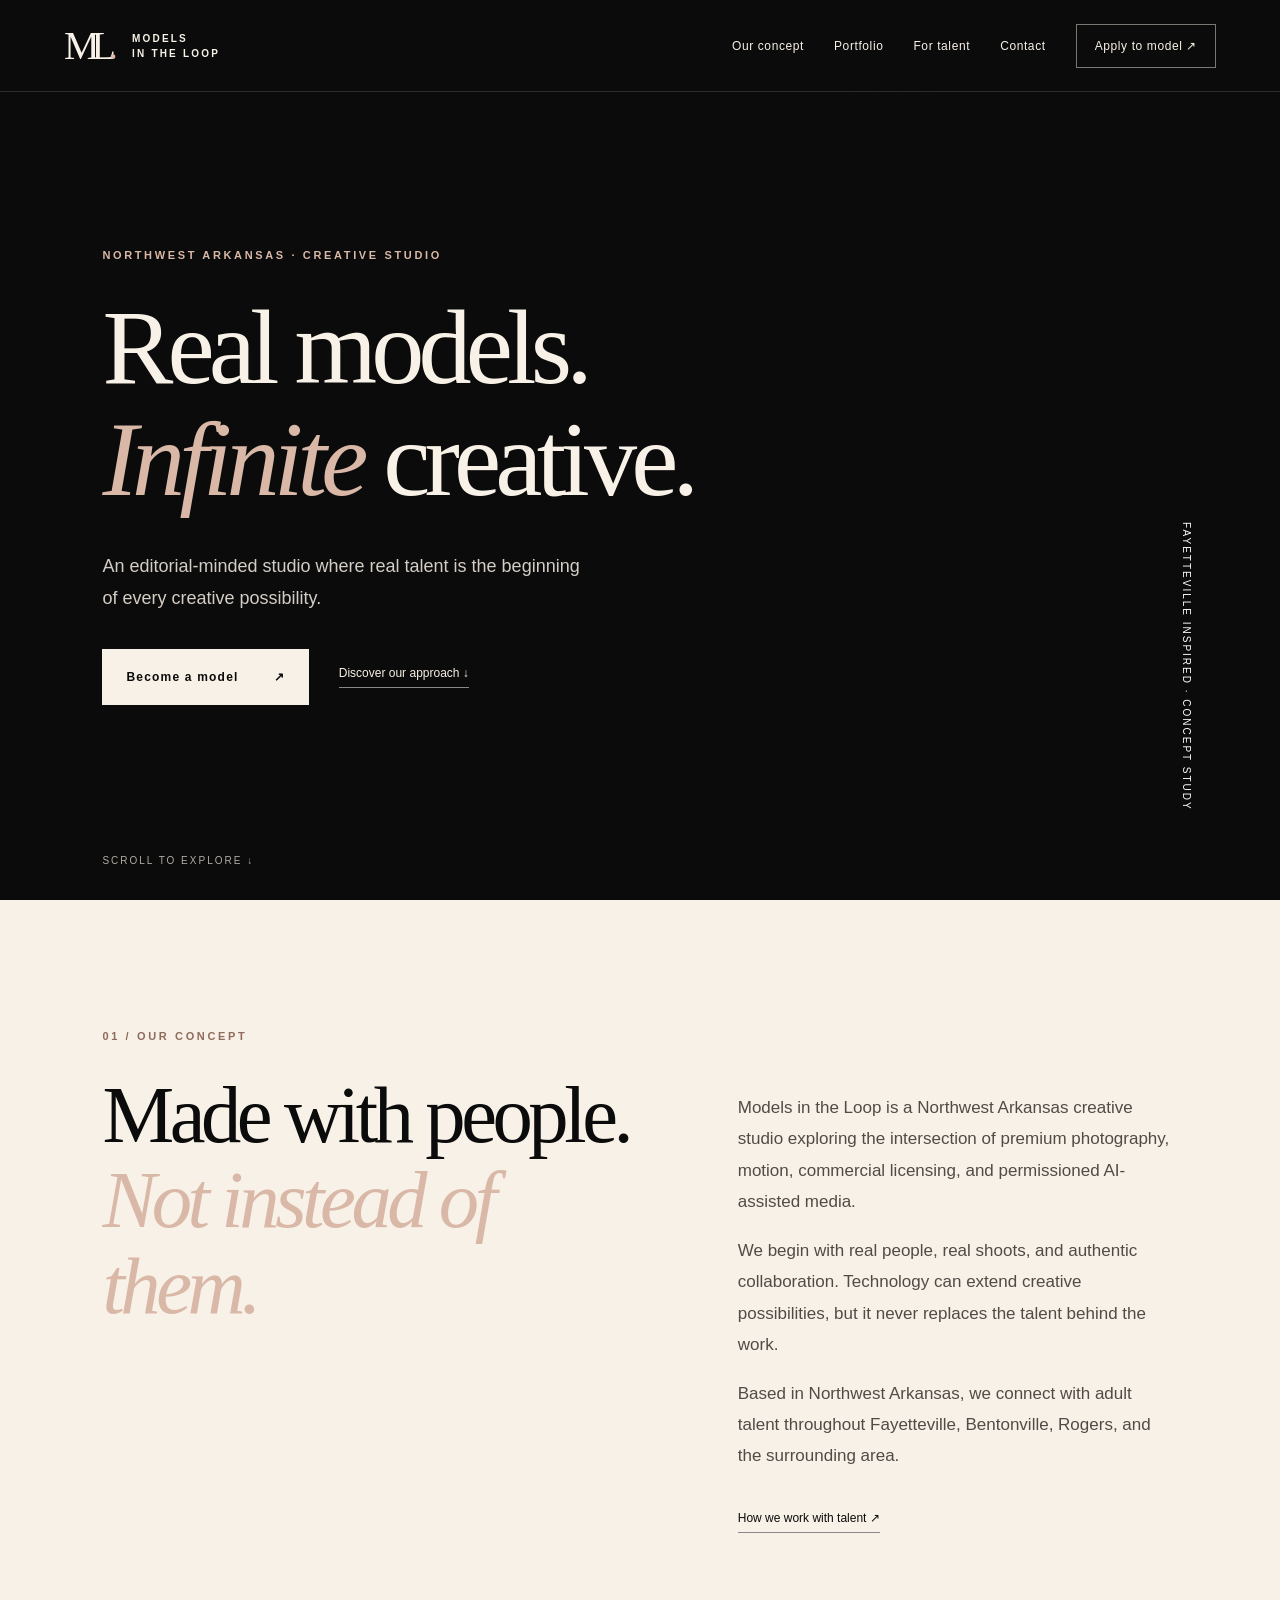
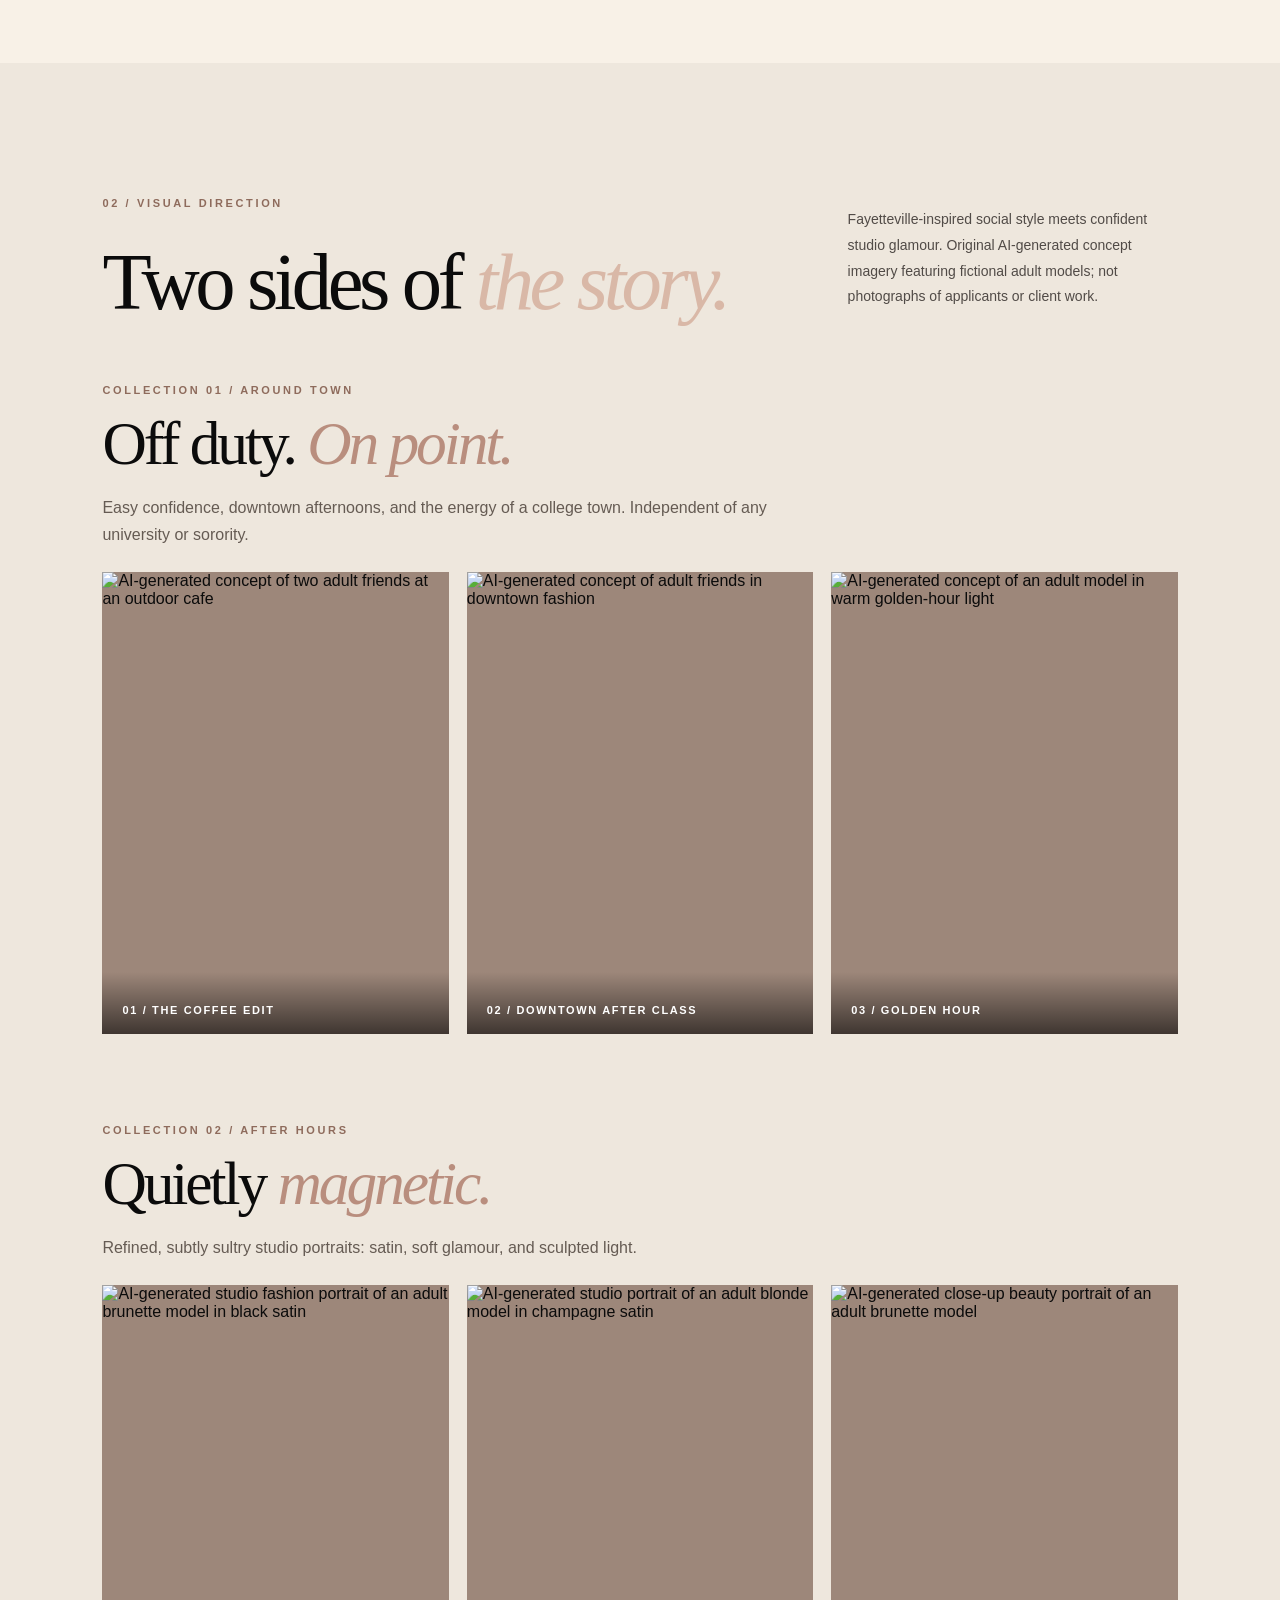
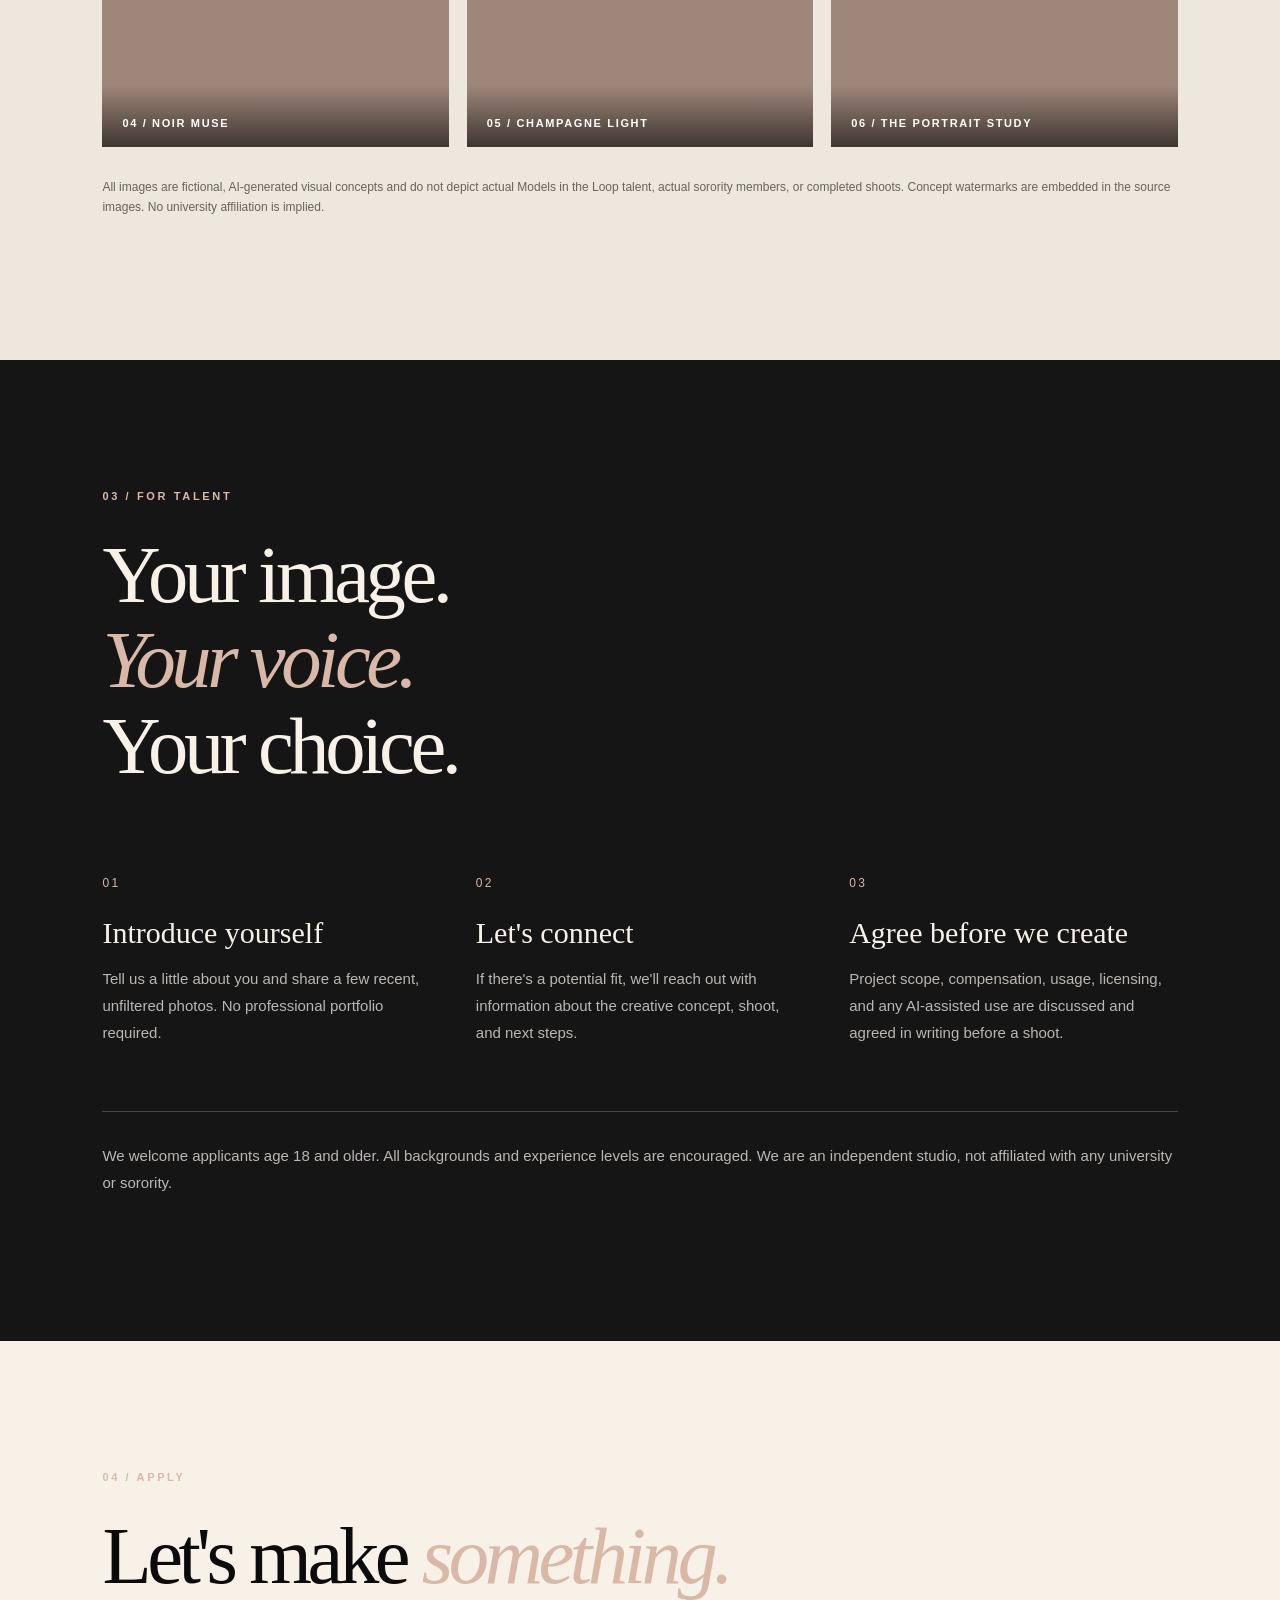
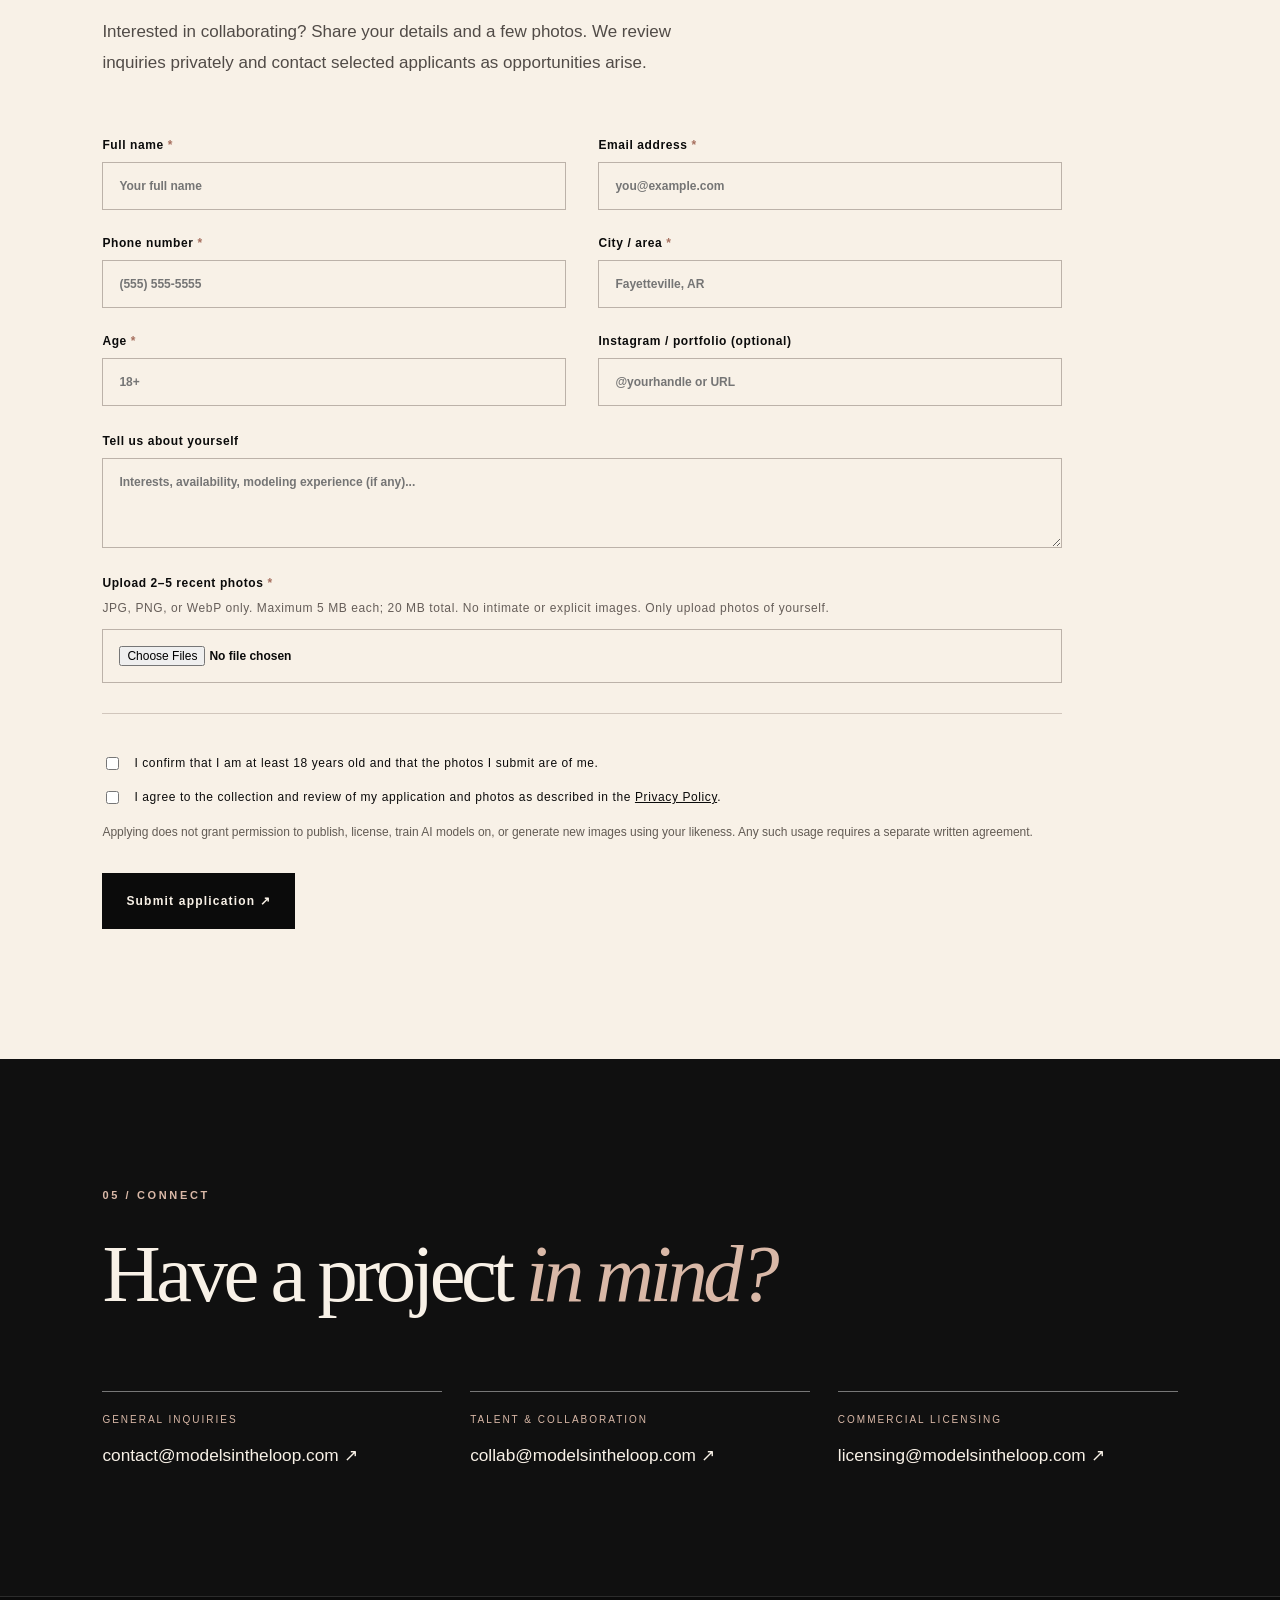
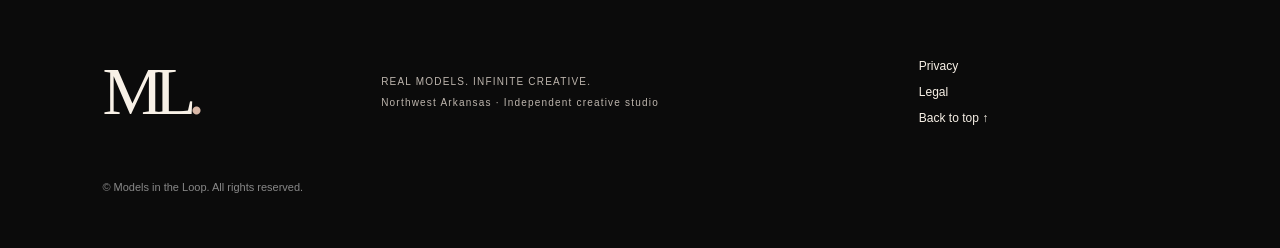
==== commit 6b4f25f5: "Add files via upload" ====
--- a/index.html
+++ b/index.html
@@ -1 +1 @@
-<!doctype html><html lang="en"><head><meta charset="utf-8"><meta name="viewport" content="width=device-width,initial-scale=1"><meta name="theme-color" content="#0B0B0B"><meta name="description" content="Models in the Loop is a Northwest Arkansas creative studio bringing real talent, editorial photography, motion and permissioned generative media together."><title>Models in the Loop | Real models. Infinite creative.</title><link rel="stylesheet" href="/styles.css"><link rel="icon" href="/assets/favicon.svg" type="image/svg+xml"></head><body><a class="skip" href="#main">Skip to content</a><header class="site-header"><a class="brand" href="#home" aria-label="Models in the Loop home"><span class="monogram">ML<span class="dot">.</span></span><span class="brandname">MODELS<br>IN THE LOOP</span></a><button class="menu" id="menu" aria-expanded="false" aria-controls="nav">Menu <span aria-hidden="true">☰</span></button><nav id="nav" aria-label="Main navigation"><a href="#about">Our concept</a><a href="#portfolio">Portfolio</a><a href="#talent">For talent</a><a href="#contact">Contact</a><a class="nav-cta" href="#apply">Apply to model ↗</a></nav></header><main id="main"><section id="home" class="hero"><div class="hero-inner"><p class="eyebrow">NORTHWEST ARKANSAS · CREATIVE STUDIO</p><h1>Real models.<br><em>Infinite</em> creative.</h1><p class="hero-copy">An editorial-minded studio where real talent is the beginning of every creative possibility.</p><div class="actions"><a class="btn light" href="#apply">Become a model <span>↗</span></a><a class="text-link" href="#about">Discover our approach ↓</a></div></div><div class="hero-art" aria-hidden="true"><span class="outline">M</span><span class="hero-caption">THE MODEL STAYS IN THE LOOP — 001</span></div><div class="scroll-note">SCROLL TO EXPLORE ↓</div></section><section id="about" class="section intro"><div><p class="eyebrow">01 / OUR CONCEPT</p><h2>Made with people.<br><em>Not instead of them.</em></h2></div><div class="section-copy"><p>Models in the Loop is a Northwest Arkansas creative studio exploring the intersection of premium photography, motion, commercial licensing, and permissioned AI-assisted media.</p><p>We begin with real people, real shoots, and authentic collaboration. Technology can extend creative possibilities, but it never replaces the talent behind the work.</p><p>Based in Northwest Arkansas, we connect with adult talent throughout Fayetteville, Bentonville, Rogers, and the surrounding area.</p><a class="text-link" href="#talent">How we work with talent ↗</a></div></section><section id="portfolio" class="section portfolio"><div class="section-top"><div><p class="eyebrow">02 / VISUAL DIRECTION</p><h2>The look we're <em>building.</em></h2></div><p>Editorial mood studies. These are art-direction placeholders, not photographs of actual Models in the Loop talent or completed client work.</p></div><div class="portfolio-grid"><article class="work work1"><div class="art-shape arch"></div><span class="watermark">MODELS IN THE LOOP · CONCEPT</span><div class="work-label"><strong>01 / THE CITY EDIT</strong><span>Fayetteville · urban editorial</span></div></article><article class="work work2"><div class="art-shape circle"></div><span class="watermark">MODELS IN THE LOOP · CONCEPT</span><div class="work-label"><strong>02 / GOLDEN HOUR</strong><span>Northwest Arkansas · natural light</span></div></article><article class="work work3"><div class="art-shape stairs"></div><span class="watermark">MODELS IN THE LOOP · CONCEPT</span><div class="work-label"><strong>03 / MODERN MUSE</strong><span>Studio · elevated minimalism</span></div></article></div><p class="fineprint">Concept artwork only. Future photography will feature consenting adult talent. Published portfolio images should be watermarked before upload; see the deployment guide.</p></section><section id="talent" class="section talent"><p class="eyebrow">03 / FOR TALENT</p><h2>Your image.<br><em>Your voice.</em><br>Your choice.</h2><div class="talent-grid"><div><span class="step">01</span><h3>Introduce yourself</h3><p>Tell us a little about you and share a few recent, unfiltered photos. No professional portfolio required.</p></div><div><span class="step">02</span><h3>Let's connect</h3><p>If there's a potential fit, we'll reach out with information about the creative concept, shoot, and next steps.</p></div><div><span class="step">03</span><h3>Agree before we create</h3><p>Project scope, compensation, usage, licensing, and any AI-assisted use are discussed and agreed in writing before a shoot.</p></div></div><p class="talent-note">We welcome applicants age 18 and older. All backgrounds and experience levels are encouraged. We are an independent studio, not affiliated with any university or sorority.</p></section><section id="apply" class="section apply"><div class="apply-heading"><p class="eyebrow">04 / APPLY</p><h2>Let's make <em>something.</em></h2><p>Interested in collaborating? Share your details and a few photos. We review inquiries privately and contact selected applicants as opportunities arise.</p></div><form id="application" enctype="multipart/form-data"><div class="form-grid"><label>Full name <span>*</span><input name="fullName" required maxlength="120" autocomplete="name" placeholder="Your full name"></label><label>Email address <span>*</span><input name="email" type="email" required maxlength="254" autocomplete="email" placeholder="you@example.com"></label><label>Phone number <span>*</span><input name="phone" type="tel" required maxlength="40" autocomplete="tel" placeholder="(555) 555-5555"></label><label>City / area <span>*</span><input name="city" required maxlength="120" placeholder="Fayetteville, AR"></label><label>Age <span>*</span><input name="age" type="number" required min="18" max="100" placeholder="18+"></label><label>Instagram / portfolio (optional)<input name="social" maxlength="250" placeholder="@yourhandle or URL"></label></div><label class="full">Tell us about yourself<textarea name="about" rows="4" maxlength="2000" placeholder="Interests, availability, modeling experience (if any)..."></textarea></label><label class="full">Upload 2–5 recent photos <span>*</span><small>JPG, PNG, or WebP only. Maximum 5 MB each; 20 MB total. No intimate or explicit images. Only upload photos of yourself.</small><input name="photos" type="file" accept="image/jpeg,image/png,image/webp" multiple required></label><div class="consents"><label class="check"><input name="ageConsent" type="checkbox" required><span>I confirm that I am at least 18 years old and that the photos I submit are of me.</span></label><label class="check"><input name="privacyConsent" type="checkbox" required><span>I agree to the collection and review of my application and photos as described in the <a href="/privacy.html" target="_blank" rel="noopener">Privacy Policy</a>.</span></label><p>Applying does not grant permission to publish, license, train AI models on, or generate new images using your likeness. Any such usage requires a separate written agreement.</p></div><div class="form-bottom"><button class="btn light" type="submit" id="submit">Submit application ↗</button><p id="form-status" role="status" aria-live="polite"></p></div></form></section><section id="contact" class="section contact"><p class="eyebrow">05 / CONNECT</p><h2>Have a project <em>in mind?</em></h2><div class="contact-grid"><div><span>GENERAL INQUIRIES</span><a href="mailto:contact@modelsintheloop.com">contact@modelsintheloop.com ↗</a></div><div><span>TALENT & COLLABORATION</span><a href="mailto:collab@modelsintheloop.com">collab@modelsintheloop.com ↗</a></div><div><span>COMMERCIAL LICENSING</span><a href="mailto:licensing@modelsintheloop.com">licensing@modelsintheloop.com ↗</a></div></div></section></main><footer><div class="footer-brand">ML<span>.</span></div><div><p>REAL MODELS. INFINITE CREATIVE.</p><p>Northwest Arkansas · Independent creative studio</p></div><div class="footer-links"><a href="/privacy.html">Privacy</a><a href="mailto:legal@modelsintheloop.com">Legal</a><a href="#home">Back to top ↑</a></div><small>© <span id="year"></span> Models in the Loop. All rights reserved.</small></footer><script src="/script.js" defer></script></body></html>
+<!doctype html><html lang="en"><head><meta charset="utf-8"><meta name="viewport" content="width=device-width,initial-scale=1"><meta name="theme-color" content="#0B0B0B"><meta name="description" content="Models in the Loop is a Northwest Arkansas creative studio bringing real talent, editorial photography, motion and permissioned generative media together."><title>Models in the Loop | Real models. Infinite creative.</title><link rel="stylesheet" href="/styles.css"><link rel="icon" href="/assets/favicon.svg" type="image/svg+xml"></head><body><a class="skip" href="#main">Skip to content</a><header class="site-header"><a class="brand" href="#home" aria-label="Models in the Loop home"><span class="monogram">ML<span class="dot">.</span></span><span class="brandname">MODELS<br>IN THE LOOP</span></a><button class="menu" id="menu" aria-expanded="false" aria-controls="nav">Menu <span aria-hidden="true">☰</span></button><nav id="nav" aria-label="Main navigation"><a href="#about">Our concept</a><a href="#portfolio">Portfolio</a><a href="#talent">For talent</a><a href="#contact">Contact</a><a class="nav-cta" href="#apply">Apply to model ↗</a></nav></header><main id="main"><section id="home" class="hero"><div class="hero-inner"><p class="eyebrow">NORTHWEST ARKANSAS · CREATIVE STUDIO</p><h1>Real models.<br><em>Infinite</em> creative.</h1><p class="hero-copy">An editorial-minded studio where real talent is the beginning of every creative possibility.</p><div class="actions"><a class="btn light" href="#apply">Become a model <span>↗</span></a><a class="text-link" href="#about">Discover our approach ↓</a></div></div><div class="hero-art hero-photo" aria-hidden="true"><span class="hero-caption">FAYETTEVILLE INSPIRED · CONCEPT STUDY</span></div><div class="scroll-note">SCROLL TO EXPLORE ↓</div></section><section id="about" class="section intro"><div><p class="eyebrow">01 / OUR CONCEPT</p><h2>Made with people.<br><em>Not instead of them.</em></h2></div><div class="section-copy"><p>Models in the Loop is a Northwest Arkansas creative studio exploring the intersection of premium photography, motion, commercial licensing, and permissioned AI-assisted media.</p><p>We begin with real people, real shoots, and authentic collaboration. Technology can extend creative possibilities, but it never replaces the talent behind the work.</p><p>Based in Northwest Arkansas, we connect with adult talent throughout Fayetteville, Bentonville, Rogers, and the surrounding area.</p><a class="text-link" href="#talent">How we work with talent ↗</a></div></section><section id="portfolio" class="section portfolio"><div class="section-top"><div><p class="eyebrow">02 / VISUAL DIRECTION</p><h2>Two sides of <em>the story.</em></h2></div><p>Fayetteville-inspired social style meets confident studio glamour. Original AI-generated concept imagery featuring fictional adult models; not photographs of applicants or client work.</p></div><div class="collection-heading"><p class="eyebrow">COLLECTION 01 / AROUND TOWN</p><h3>Off duty. <em>On point.</em></h3><p>Easy confidence, downtown afternoons, and the energy of a college town. Independent of any university or sorority.</p></div><div class="photo-grid"><figure class="photo-card"><img src="/assets/around-town-cafe.jpg" alt="AI-generated concept of two adult friends at an outdoor cafe" loading="lazy"><figcaption>01 / The coffee edit</figcaption></figure><figure class="photo-card"><img src="/assets/around-town-street.jpg" alt="AI-generated concept of adult friends in downtown fashion" loading="lazy"><figcaption>02 / Downtown after class</figcaption></figure><figure class="photo-card"><img src="/assets/around-town-golden.jpg" alt="AI-generated concept of an adult model in warm golden-hour light" loading="lazy"><figcaption>03 / Golden hour</figcaption></figure></div><div class="collection-heading studio-heading"><p class="eyebrow">COLLECTION 02 / AFTER HOURS</p><h3>Quietly <em>magnetic.</em></h3><p>Refined, subtly sultry studio portraits: satin, soft glamour, and sculpted light.</p></div><div class="photo-grid"><figure class="photo-card"><img src="/assets/studio-noir.jpg" alt="AI-generated studio fashion portrait of an adult brunette model in black satin" loading="lazy"><figcaption>04 / Noir muse</figcaption></figure><figure class="photo-card"><img src="/assets/studio-champagne.jpg" alt="AI-generated studio portrait of an adult blonde model in champagne satin" loading="lazy"><figcaption>05 / Champagne light</figcaption></figure><figure class="photo-card"><img src="/assets/studio-portrait.jpg" alt="AI-generated close-up beauty portrait of an adult brunette model" loading="lazy"><figcaption>06 / The portrait study</figcaption></figure></div><p class="fineprint">All images are fictional, AI-generated visual concepts and do not depict actual Models in the Loop talent, actual sorority members, or completed shoots. Concept watermarks are embedded in the source images. No university affiliation is implied.</p></section><section id="talent" class="section talent"><p class="eyebrow">03 / FOR TALENT</p><h2>Your image.<br><em>Your voice.</em><br>Your choice.</h2><div class="talent-grid"><div><span class="step">01</span><h3>Introduce yourself</h3><p>Tell us a little about you and share a few recent, unfiltered photos. No professional portfolio required.</p></div><div><span class="step">02</span><h3>Let's connect</h3><p>If there's a potential fit, we'll reach out with information about the creative concept, shoot, and next steps.</p></div><div><span class="step">03</span><h3>Agree before we create</h3><p>Project scope, compensation, usage, licensing, and any AI-assisted use are discussed and agreed in writing before a shoot.</p></div></div><p class="talent-note">We welcome applicants age 18 and older. All backgrounds and experience levels are encouraged. We are an independent studio, not affiliated with any university or sorority.</p></section><section id="apply" class="section apply"><div class="apply-heading"><p class="eyebrow">04 / APPLY</p><h2>Let's make <em>something.</em></h2><p>Interested in collaborating? Share your details and a few photos. We review inquiries privately and contact selected applicants as opportunities arise.</p></div><form id="application" enctype="multipart/form-data"><div class="form-grid"><label>Full name <span>*</span><input name="fullName" required maxlength="120" autocomplete="name" placeholder="Your full name"></label><label>Email address <span>*</span><input name="email" type="email" required maxlength="254" autocomplete="email" placeholder="you@example.com"></label><label>Phone number <span>*</span><input name="phone" type="tel" required maxlength="40" autocomplete="tel" placeholder="(555) 555-5555"></label><label>City / area <span>*</span><input name="city" required maxlength="120" placeholder="Fayetteville, AR"></label><label>Age <span>*</span><input name="age" type="number" required min="18" max="100" placeholder="18+"></label><label>Instagram / portfolio (optional)<input name="social" maxlength="250" placeholder="@yourhandle or URL"></label></div><label class="full">Tell us about yourself<textarea name="about" rows="4" maxlength="2000" placeholder="Interests, availability, modeling experience (if any)..."></textarea></label><label class="full">Upload 2–5 recent photos <span>*</span><small>JPG, PNG, or WebP only. Maximum 5 MB each; 20 MB total. No intimate or explicit images. Only upload photos of yourself.</small><input name="photos" type="file" accept="image/jpeg,image/png,image/webp" multiple required></label><div class="consents"><label class="check"><input name="ageConsent" type="checkbox" required><span>I confirm that I am at least 18 years old and that the photos I submit are of me.</span></label><label class="check"><input name="privacyConsent" type="checkbox" required><span>I agree to the collection and review of my application and photos as described in the <a href="/privacy.html" target="_blank" rel="noopener">Privacy Policy</a>.</span></label><p>Applying does not grant permission to publish, license, train AI models on, or generate new images using your likeness. Any such usage requires a separate written agreement.</p></div><div class="form-bottom"><button class="btn light" type="submit" id="submit">Submit application ↗</button><p id="form-status" role="status" aria-live="polite"></p></div></form></section><section id="contact" class="section contact"><p class="eyebrow">05 / CONNECT</p><h2>Have a project <em>in mind?</em></h2><div class="contact-grid"><div><span>GENERAL INQUIRIES</span><a href="mailto:contact@modelsintheloop.com">contact@modelsintheloop.com ↗</a></div><div><span>TALENT & COLLABORATION</span><a href="mailto:collab@modelsintheloop.com">collab@modelsintheloop.com ↗</a></div><div><span>COMMERCIAL LICENSING</span><a href="mailto:licensing@modelsintheloop.com">licensing@modelsintheloop.com ↗</a></div></div></section></main><footer><div class="footer-brand">ML<span>.</span></div><div><p>REAL MODELS. INFINITE CREATIVE.</p><p>Northwest Arkansas · Independent creative studio</p></div><div class="footer-links"><a href="/privacy.html">Privacy</a><a href="mailto:legal@modelsintheloop.com">Legal</a><a href="#home">Back to top ↑</a></div><small>© <span id="year"></span> Models in the Loop. All rights reserved.</small></footer><script src="/script.js" defer></script></body></html>
--- a/styles.css
+++ b/styles.css
@@ -1,2 +1,5 @@
 :root{--dark:#0b0b0b;--ivory:#f8f1e7;--nude:#d9b8a7;--sage:#6b7f6e}*{box-sizing:border-box}html{scroll-behavior:smooth}body{margin:0;background:var(--dark);color:var(--ivory);font-family:Arial,Helvetica,sans-serif;-webkit-font-smoothing:antialiased}a{color:inherit;text-decoration:none}button,input,textarea{font:inherit}button{cursor:pointer}.skip{position:absolute;left:-9999px;top:10px;background:white;color:black;padding:12px;z-index:20}.skip:focus{left:10px}.site-header{height:92px;display:flex;justify-content:space-between;align-items:center;padding:0 5%;border-bottom:1px solid #ffffff22;position:relative;z-index:10;background:var(--dark)}.brand{display:flex;align-items:center;gap:14px}.monogram{font-family:Georgia,serif;font-size:40px;letter-spacing:-8px;padding-right:8px}.dot,.footer-brand span{color:var(--nude)}.brandname{font-size:10px;letter-spacing:.22em;line-height:1.5;font-weight:bold}nav{display:flex;align-items:center;gap:30px}nav a{font-size:12px;letter-spacing:.05em}nav a:hover,.text-link:hover{color:var(--nude)}.nav-cta{border:1px solid #f8f1e777;padding:14px 18px}.menu{display:none;background:none;border:0;color:var(--ivory)}.hero{min-height:720px;height:calc(100svh - 92px);max-height:1100px;display:flex;position:relative;overflow:hidden}.hero-inner{width:68%;z-index:2;display:flex;flex-direction:column;justify-content:center;padding:6% 0 9% 8%}.eyebrow{font-size:11px;font-weight:700;letter-spacing:.24em;color:var(--nude);margin:0 0 30px}h1,h2{font-family:Georgia,'Times New Roman',serif;font-weight:400;letter-spacing:-.055em;line-height:1.06;margin:0}h1{font-size:clamp(64px,8.3vw,146px)}h2{font-size:clamp(48px,6.3vw,100px)}h1 em,h2 em{font-weight:400;color:var(--nude)}.hero-copy{max-width:480px;color:#d4cdc5;font-size:18px;line-height:1.8;margin:34px 0}.actions{display:flex;align-items:center;gap:30px;flex-wrap:wrap}.btn{border:0;display:inline-flex;align-items:center;justify-content:space-between;gap:35px;padding:18px 24px;font-size:12px;font-weight:bold;letter-spacing:.1em;min-height:56px}.btn.light{background:var(--ivory);color:var(--dark)}.btn:hover{background:var(--nude)}.text-link{font-size:12px;border-bottom:1px solid #888;padding-bottom:7px}.hero-art{position:absolute;right:-3%;top:0;width:46%;height:100%;background:linear-gradient(130deg,#1c1a18,#29221f 48%,#0d0d0d);overflow:hidden}.outline{font:normal 850px/.8 Georgia,serif;position:absolute;left:-15%;top:5%;color:#d9b8a713}.hero-caption{position:absolute;right:14%;bottom:11%;font-size:10px;letter-spacing:.2em;color:#b6a99e;writing-mode:vertical-rl}.scroll-note{position:absolute;bottom:34px;left:8%;font-size:10px;letter-spacing:.2em;color:#b3aba3}.section{padding:130px 8%}.intro{display:grid;grid-template-columns:1.2fr 1fr;gap:10%;background:var(--ivory);color:var(--dark)}.intro .eyebrow,.portfolio .eyebrow{color:#8e6b5c}.section-copy{padding-top:45px}.section-copy p,.section-top>p,.apply-heading>p:last-child{font-size:17px;line-height:1.85;color:#514b47}.section-copy .text-link{display:inline-block;margin-top:22px}.portfolio{background:#eee7dd;color:var(--dark)}.section-top{display:flex;justify-content:space-between;gap:50px;align-items:end;margin-bottom:55px}.section-top>p{max-width:330px;font-size:14px}.portfolio-grid{display:grid;grid-template-columns:1.2fr 1fr 1fr;gap:16px}.work{height:470px;position:relative;overflow:hidden;background:#88786e}.work1{background:linear-gradient(140deg,#5e5856,#b6a49a)}.work2{background:linear-gradient(155deg,#c0a388,#5f6056)}.work3{background:linear-gradient(130deg,#333735,#92918a)}.art-shape{position:absolute;opacity:.55}.arch{width:65%;height:78%;border-radius:50% 50% 0 0;background:#d8c4b2;left:20%;top:22%}.circle{width:95%;aspect-ratio:1;border-radius:50%;background:#e3c4a5;left:15%;top:12%}.stairs{width:90%;height:75%;left:15%;top:30%;background:repeating-linear-gradient(160deg,#ddd3c5 0 45px,#76736d 45px 65px)}.watermark{position:absolute;top:45%;left:0;right:0;text-align:center;color:#fff9;font-size:10px;letter-spacing:.22em;transform:rotate(-22deg);font-weight:bold}.work-label{position:absolute;bottom:0;left:0;right:0;padding:26px;color:white;background:linear-gradient(transparent,#0009);display:flex;flex-direction:column;gap:8px}.work-label strong{font-size:12px;letter-spacing:.13em}.work-label span{font-size:12px}.fineprint{font-size:12px;color:#6b625b;margin-top:20px}.talent{background:#151515}.talent-grid{display:grid;grid-template-columns:repeat(3,1fr);gap:45px;margin:85px 0 50px}.step{color:var(--nude);font-size:12px;letter-spacing:.2em}.talent h3{font:normal 30px Georgia,serif;margin:25px 0 14px}.talent-grid p,.talent-note{line-height:1.8;color:#bcb7b2;font-size:15px}.talent-note{border-top:1px solid #ffffff33;padding-top:30px}.apply{background:var(--ivory);color:var(--dark)}.apply-heading{max-width:770px;margin-bottom:60px}.apply-heading>p:last-child{max-width:620px}form{max-width:960px}.form-grid{display:grid;grid-template-columns:1fr 1fr;gap:26px 32px}form label{display:block;font-size:12px;font-weight:bold;letter-spacing:.05em}form label>span{color:#a66f5e}form input:not([type=checkbox]),form textarea{display:block;width:100%;background:transparent;border:1px solid #bcb2a9;border-radius:0;color:var(--dark);padding:16px;margin-top:10px;outline-offset:3px}form input:focus,form textarea:focus{border-color:#222}form .full{margin-top:28px}form small{display:block;font-size:12px;line-height:1.7;font-weight:normal;color:#665e59;margin-top:8px}.consents{margin:30px 0;border-top:1px solid #d1c6bc;padding-top:25px}.check{display:flex;gap:12px;align-items:flex-start;margin:15px 0;font-weight:normal;line-height:1.6}.check input{margin-top:3px;accent-color:var(--dark)}.check span{color:var(--dark)}.check a{text-decoration:underline}.consents>p{font-size:12px;line-height:1.7;color:#625b54}.form-bottom{display:flex;align-items:center;gap:22px;flex-wrap:wrap}.form-bottom .btn{background:var(--dark);color:var(--ivory)}#form-status{font-size:13px;line-height:1.5}.contact{background:#101010}.contact-grid{display:grid;grid-template-columns:repeat(3,1fr);gap:28px;margin-top:75px}.contact-grid>div{border-top:1px solid #777;padding-top:22px;display:flex;flex-direction:column;gap:20px}.contact-grid span{font-size:10px;letter-spacing:.2em;color:var(--nude)}.contact-grid a{font-size:clamp(12px,1.35vw,18px);overflow-wrap:anywhere}footer{border-top:1px solid #ffffff22;padding:55px 8%;display:grid;grid-template-columns:1fr 2fr 1fr;gap:20px;align-items:center}footer p{font-size:10px;letter-spacing:.12em;color:#bdb5ad}.footer-brand{font:normal 68px Georgia,serif;letter-spacing:-.12em}.footer-links{display:flex;flex-direction:column;gap:12px;font-size:12px}footer small{grid-column:1/-1;color:#888;font-size:11px;margin-top:30px}@media(max-width:900px){.menu{display:block}nav{display:none;position:absolute;top:92px;left:0;right:0;background:#171717;padding:28px 5%;flex-direction:column;align-items:stretch;gap:25px}nav.open{display:flex}.hero{height:auto;min-height:690px}.hero-inner{width:100%;padding:115px 8% 130px}.hero-art{width:70%;opacity:.35}.intro{grid-template-columns:1fr;gap:10px}.section-copy{padding-top:0}.section-top{display:block}.portfolio-grid{grid-template-columns:1fr 1fr}.work1{grid-column:1/-1}.talent-grid{gap:25px}.contact-grid{grid-template-columns:1fr}}@media(max-width:600px){.site-header{height:76px}nav{top:76px}.hero{min-height:680px}.hero-inner{padding:95px 7% 120px}.hero-art{width:100%;right:-25%}h1{font-size:clamp(56px,13vw,84px)}.hero-copy{font-size:16px}.section{padding:85px 7%}h2{font-size:clamp(46px,11vw,72px)}.portfolio-grid,.talent-grid,.form-grid{grid-template-columns:1fr}.work,.work1{height:400px;grid-column:auto}.talent-grid{margin:50px 0}.contact-grid{margin-top:50px}footer{grid-template-columns:1fr 1fr;padding:50px 7%}footer>div:nth-child(2){grid-column:1/-1;grid-row:2}.footer-links{grid-column:2;grid-row:1}.actions{align-items:flex-start;flex-direction:column}}
 @media(prefers-reduced-motion:reduce){html{scroll-behavior:auto}}
+
+/* Photography collections — October 2026 update */
+.hero-photo{right:0;width:49%;background:linear-gradient(90deg,#0b0b0b 0%,transparent 45%),url('/assets/hero-lifestyle.jpg') center 36% / cover no-repeat}.hero-photo::after{content:'';position:absolute;inset:0;background:linear-gradient(90deg,#0b0b0b99,transparent 60%)}.hero-photo .hero-caption{z-index:1;color:#fff}.collection-heading{margin:60px 0 24px;max-width:680px}.collection-heading .eyebrow{margin-bottom:14px}.collection-heading h3{font:normal clamp(38px,4.8vw,70px)/1.1 Georgia,serif;letter-spacing:-.05em;margin:0 0 15px}.collection-heading h3 em{color:#b98e7e}.collection-heading>p:last-child{line-height:1.7;color:#655b53}.studio-heading{margin-top:90px}.photo-grid{display:grid;grid-template-columns:repeat(3,minmax(0,1fr));gap:18px}.photo-card{margin:0;position:relative;overflow:hidden;background:#9d877a;aspect-ratio:3/4}.photo-card img{display:block;width:100%;height:100%;object-fit:cover;transition:transform .5s ease}.photo-card:hover img{transform:scale(1.025)}.photo-card figcaption{position:absolute;bottom:0;left:0;right:0;padding:32px 20px 18px;background:linear-gradient(transparent,#0009);color:#fff;font-size:11px;font-weight:bold;letter-spacing:.15em;text-transform:uppercase}.portfolio .fineprint{margin-top:30px;line-height:1.7}@media(max-width:900px){.hero-photo{width:68%;opacity:.5}.photo-grid{gap:10px}}@media(max-width:600px){.hero-photo{width:100%;right:0;opacity:.34;background-position:center}.hero-inner{position:relative;z-index:2}.photo-grid{grid-template-columns:repeat(2,minmax(0,1fr))}.photo-card:last-child{grid-column:1/-1;aspect-ratio:4/3}.collection-heading{margin-top:45px}.studio-heading{margin-top:65px}}@media(prefers-reduced-motion:reduce){.photo-card img{transition:none}}
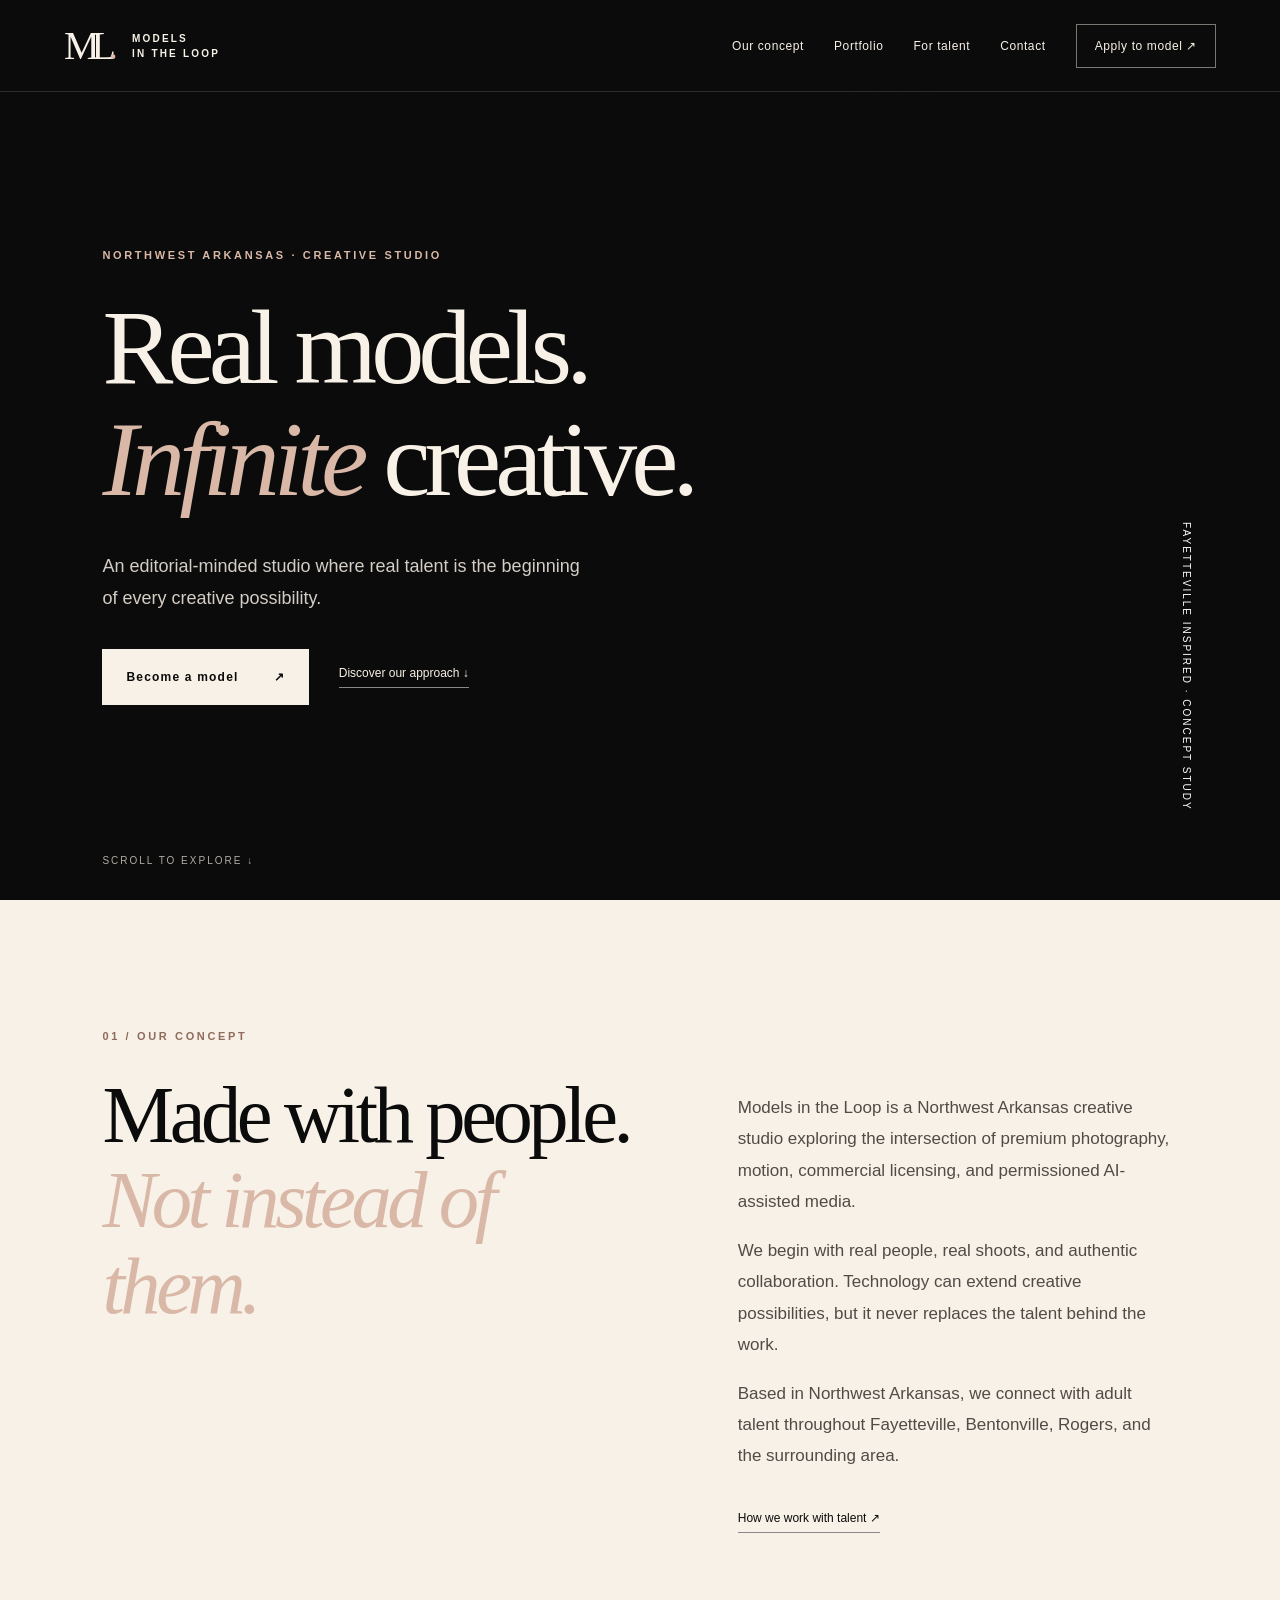
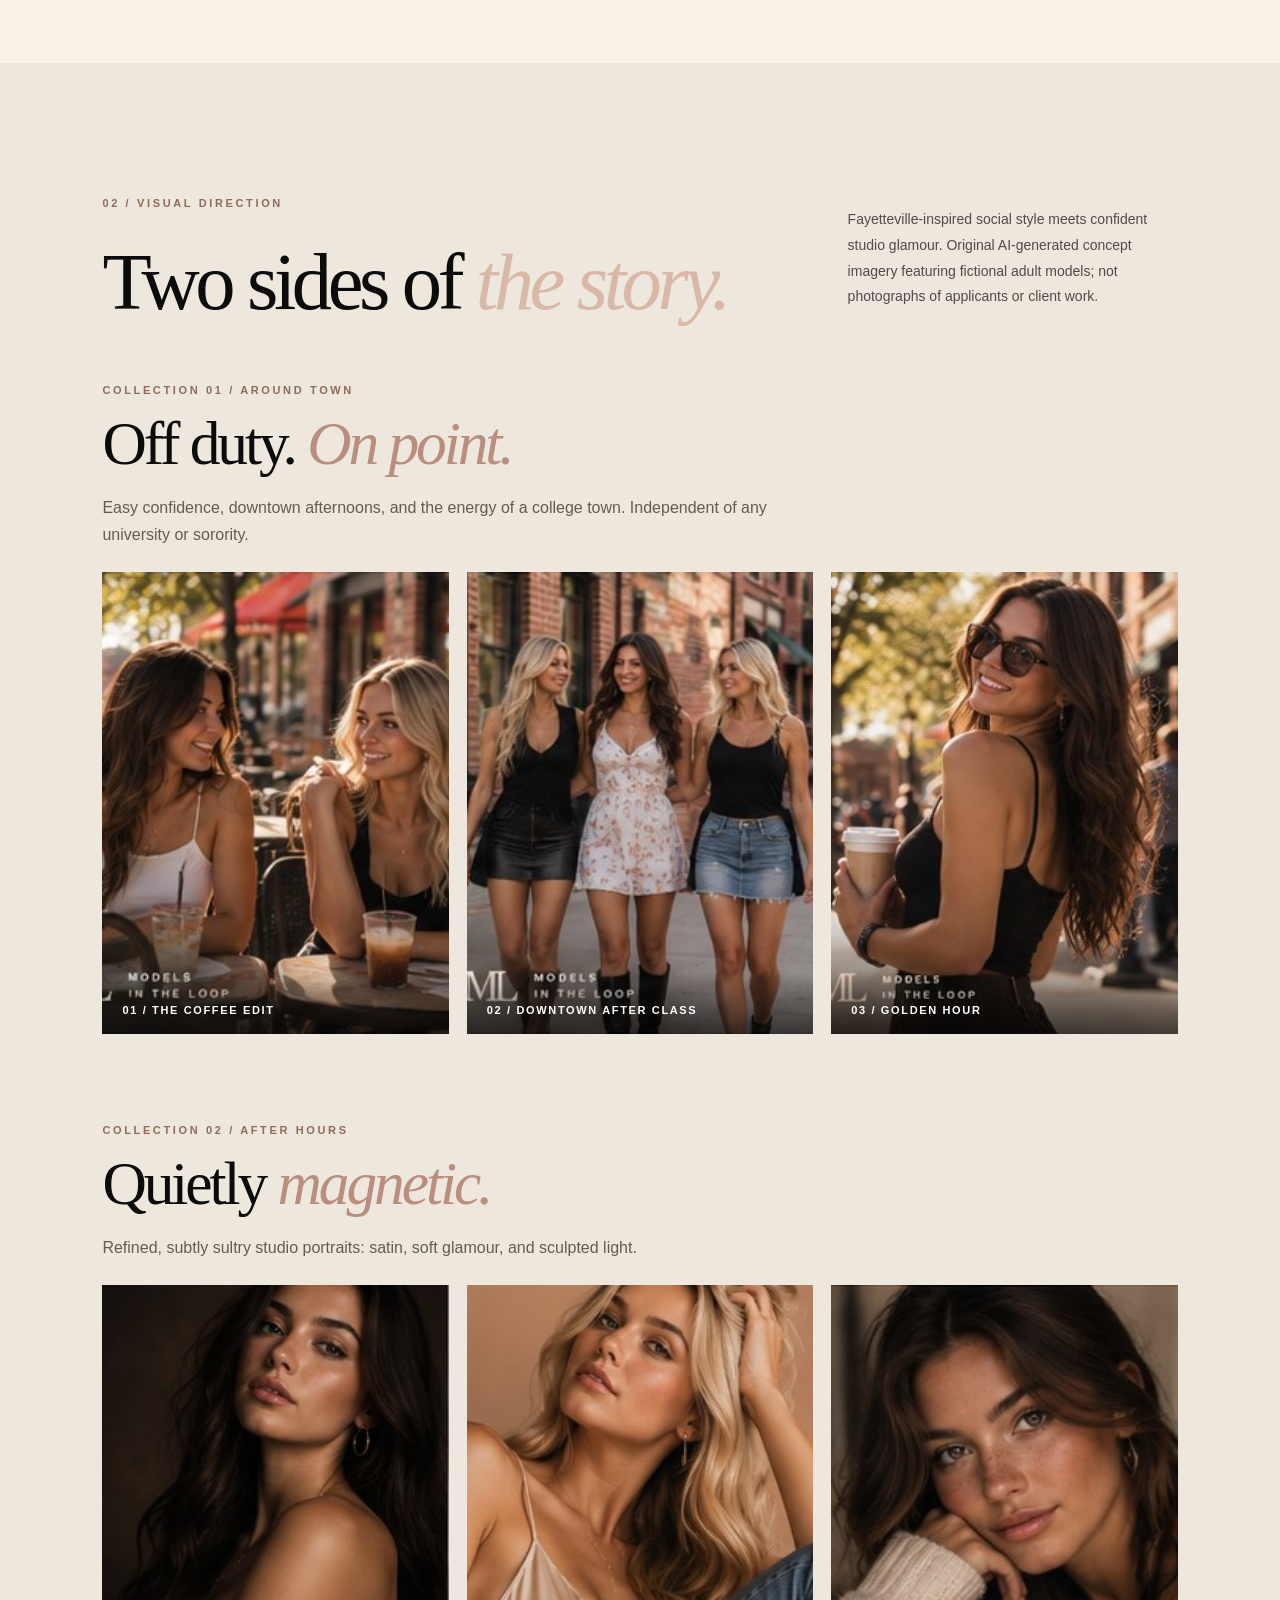
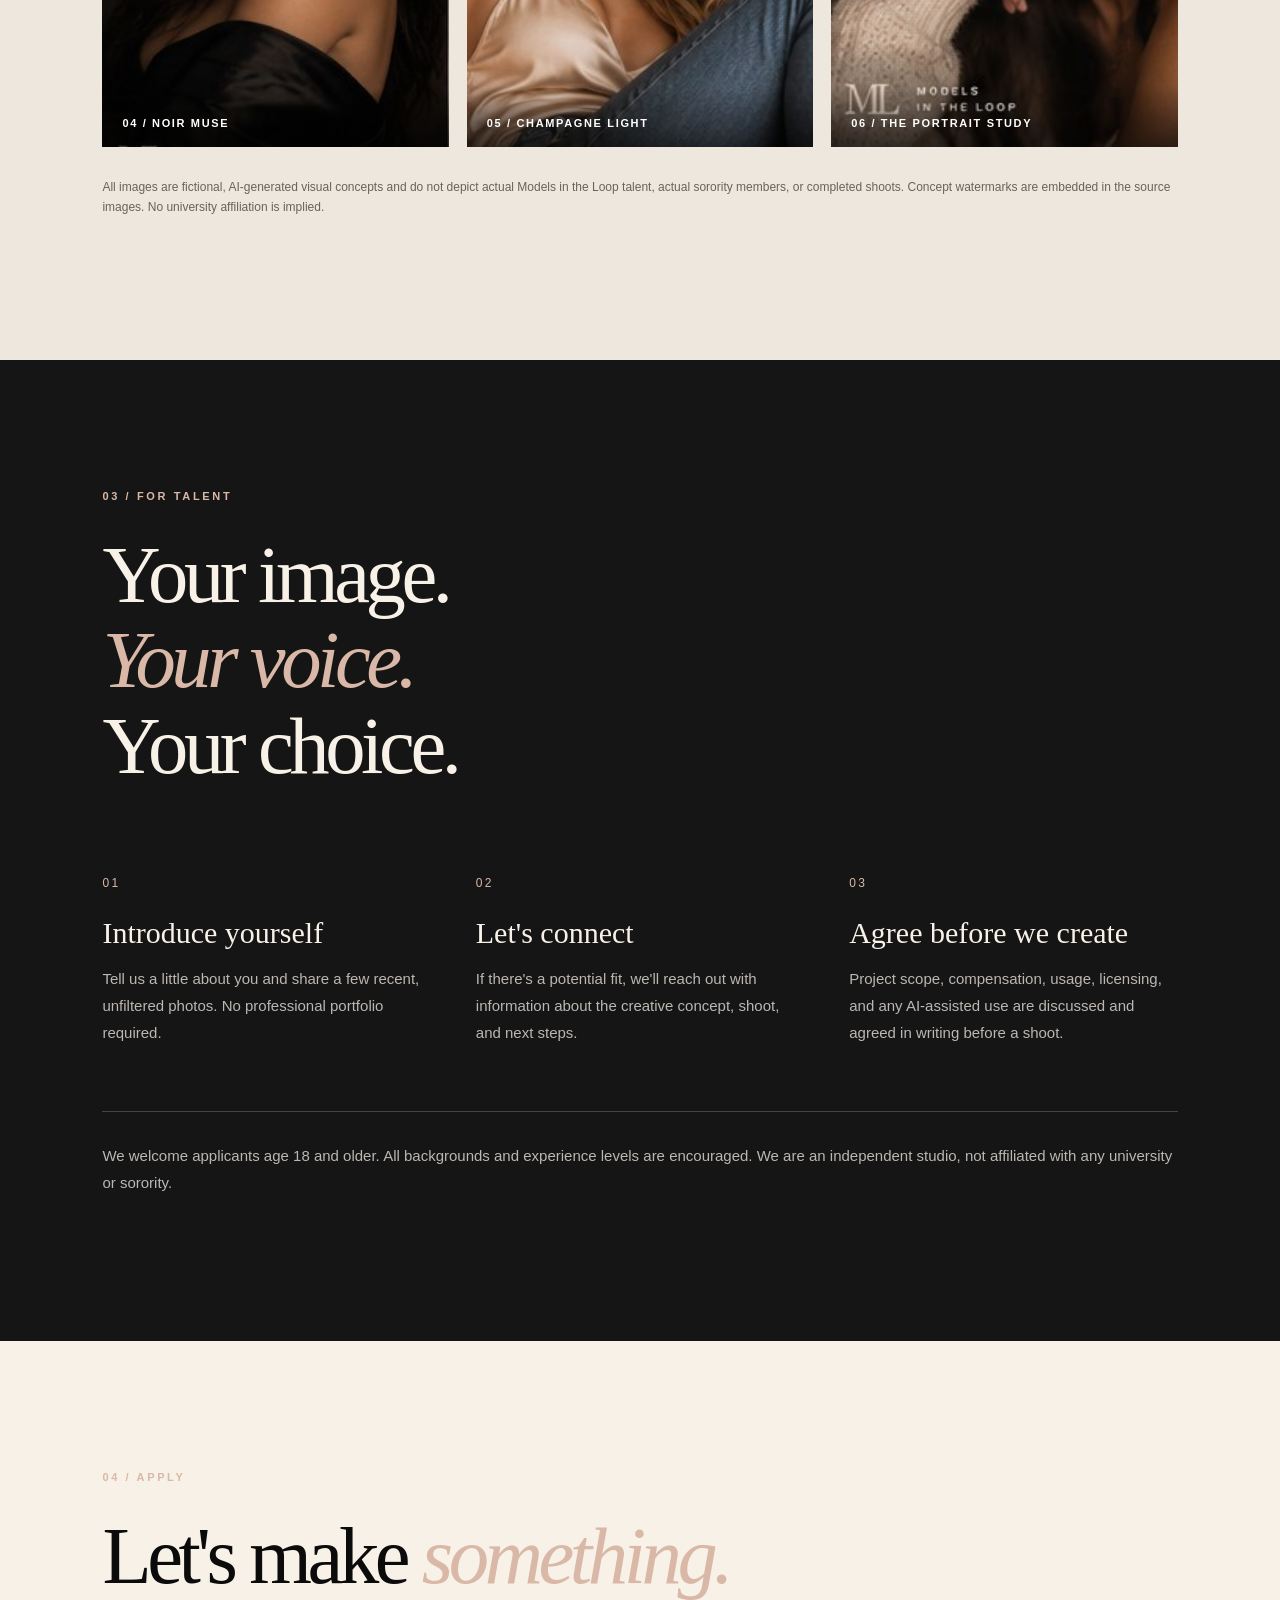
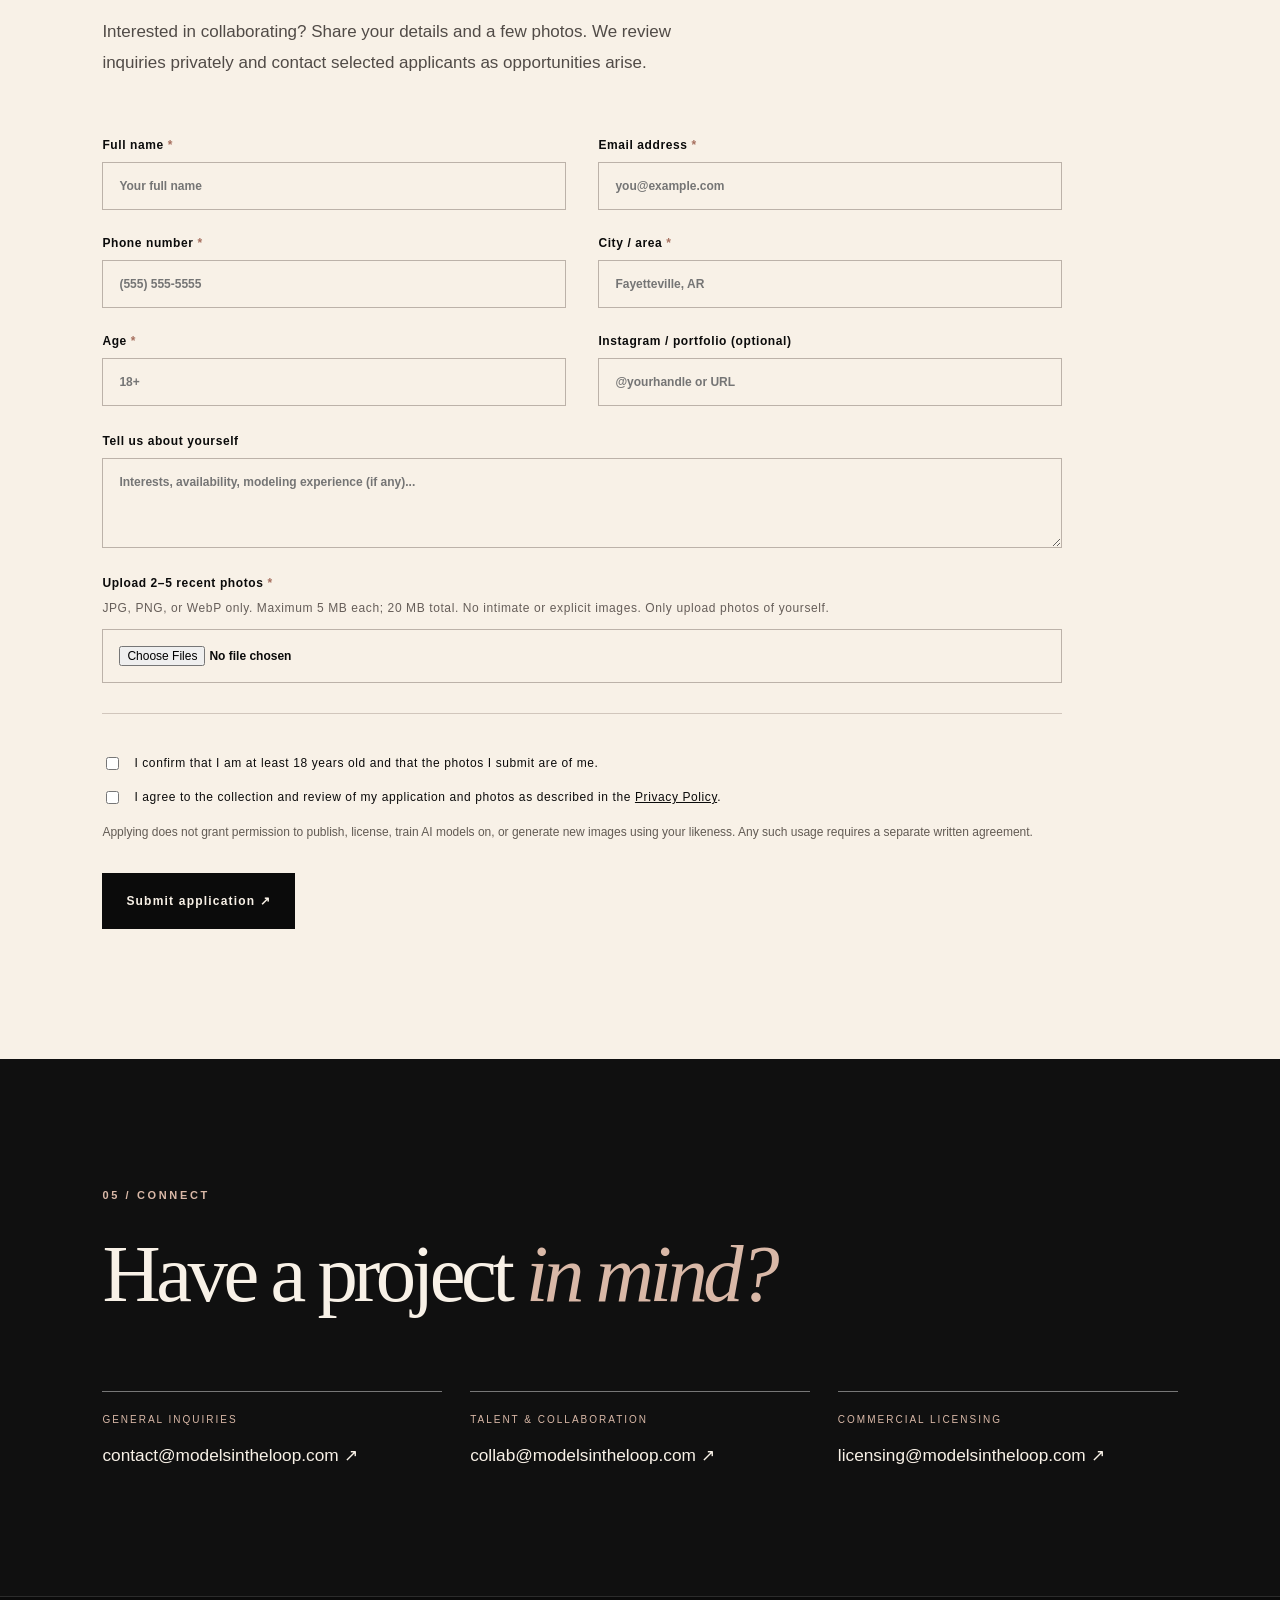
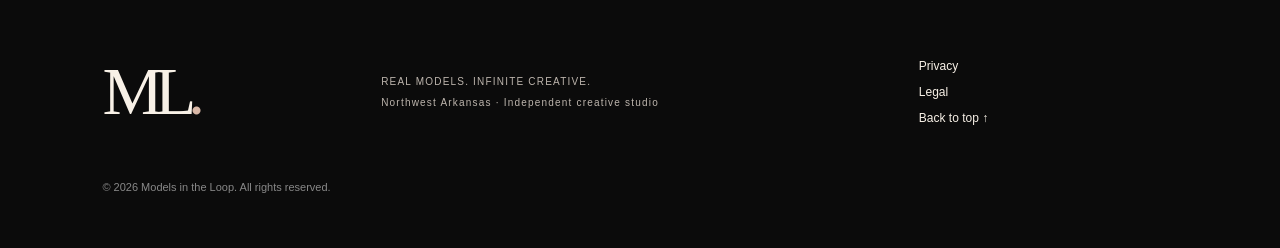
==== commit a8093b36: "Update index.html" ====
--- a/index.html
+++ b/index.html
@@ -1 +1 @@
-<!doctype html><html lang="en"><head><meta charset="utf-8"><meta name="viewport" content="width=device-width,initial-scale=1"><meta name="theme-color" content="#0B0B0B"><meta name="description" content="Models in the Loop is a Northwest Arkansas creative studio bringing real talent, editorial photography, motion and permissioned generative media together."><title>Models in the Loop | Real models. Infinite creative.</title><link rel="stylesheet" href="/styles.css"><link rel="icon" href="/assets/favicon.svg" type="image/svg+xml"></head><body><a class="skip" href="#main">Skip to content</a><header class="site-header"><a class="brand" href="#home" aria-label="Models in the Loop home"><span class="monogram">ML<span class="dot">.</span></span><span class="brandname">MODELS<br>IN THE LOOP</span></a><button class="menu" id="menu" aria-expanded="false" aria-controls="nav">Menu <span aria-hidden="true">☰</span></button><nav id="nav" aria-label="Main navigation"><a href="#about">Our concept</a><a href="#portfolio">Portfolio</a><a href="#talent">For talent</a><a href="#contact">Contact</a><a class="nav-cta" href="#apply">Apply to model ↗</a></nav></header><main id="main"><section id="home" class="hero"><div class="hero-inner"><p class="eyebrow">NORTHWEST ARKANSAS · CREATIVE STUDIO</p><h1>Real models.<br><em>Infinite</em> creative.</h1><p class="hero-copy">An editorial-minded studio where real talent is the beginning of every creative possibility.</p><div class="actions"><a class="btn light" href="#apply">Become a model <span>↗</span></a><a class="text-link" href="#about">Discover our approach ↓</a></div></div><div class="hero-art hero-photo" aria-hidden="true"><span class="hero-caption">FAYETTEVILLE INSPIRED · CONCEPT STUDY</span></div><div class="scroll-note">SCROLL TO EXPLORE ↓</div></section><section id="about" class="section intro"><div><p class="eyebrow">01 / OUR CONCEPT</p><h2>Made with people.<br><em>Not instead of them.</em></h2></div><div class="section-copy"><p>Models in the Loop is a Northwest Arkansas creative studio exploring the intersection of premium photography, motion, commercial licensing, and permissioned AI-assisted media.</p><p>We begin with real people, real shoots, and authentic collaboration. Technology can extend creative possibilities, but it never replaces the talent behind the work.</p><p>Based in Northwest Arkansas, we connect with adult talent throughout Fayetteville, Bentonville, Rogers, and the surrounding area.</p><a class="text-link" href="#talent">How we work with talent ↗</a></div></section><section id="portfolio" class="section portfolio"><div class="section-top"><div><p class="eyebrow">02 / VISUAL DIRECTION</p><h2>Two sides of <em>the story.</em></h2></div><p>Fayetteville-inspired social style meets confident studio glamour. Original AI-generated concept imagery featuring fictional adult models; not photographs of applicants or client work.</p></div><div class="collection-heading"><p class="eyebrow">COLLECTION 01 / AROUND TOWN</p><h3>Off duty. <em>On point.</em></h3><p>Easy confidence, downtown afternoons, and the energy of a college town. Independent of any university or sorority.</p></div><div class="photo-grid"><figure class="photo-card"><img src="/assets/around-town-cafe.jpg" alt="AI-generated concept of two adult friends at an outdoor cafe" loading="lazy"><figcaption>01 / The coffee edit</figcaption></figure><figure class="photo-card"><img src="/assets/around-town-street.jpg" alt="AI-generated concept of adult friends in downtown fashion" loading="lazy"><figcaption>02 / Downtown after class</figcaption></figure><figure class="photo-card"><img src="/assets/around-town-golden.jpg" alt="AI-generated concept of an adult model in warm golden-hour light" loading="lazy"><figcaption>03 / Golden hour</figcaption></figure></div><div class="collection-heading studio-heading"><p class="eyebrow">COLLECTION 02 / AFTER HOURS</p><h3>Quietly <em>magnetic.</em></h3><p>Refined, subtly sultry studio portraits: satin, soft glamour, and sculpted light.</p></div><div class="photo-grid"><figure class="photo-card"><img src="/assets/studio-noir.jpg" alt="AI-generated studio fashion portrait of an adult brunette model in black satin" loading="lazy"><figcaption>04 / Noir muse</figcaption></figure><figure class="photo-card"><img src="/assets/studio-champagne.jpg" alt="AI-generated studio portrait of an adult blonde model in champagne satin" loading="lazy"><figcaption>05 / Champagne light</figcaption></figure><figure class="photo-card"><img src="/assets/studio-portrait.jpg" alt="AI-generated close-up beauty portrait of an adult brunette model" loading="lazy"><figcaption>06 / The portrait study</figcaption></figure></div><p class="fineprint">All images are fictional, AI-generated visual concepts and do not depict actual Models in the Loop talent, actual sorority members, or completed shoots. Concept watermarks are embedded in the source images. No university affiliation is implied.</p></section><section id="talent" class="section talent"><p class="eyebrow">03 / FOR TALENT</p><h2>Your image.<br><em>Your voice.</em><br>Your choice.</h2><div class="talent-grid"><div><span class="step">01</span><h3>Introduce yourself</h3><p>Tell us a little about you and share a few recent, unfiltered photos. No professional portfolio required.</p></div><div><span class="step">02</span><h3>Let's connect</h3><p>If there's a potential fit, we'll reach out with information about the creative concept, shoot, and next steps.</p></div><div><span class="step">03</span><h3>Agree before we create</h3><p>Project scope, compensation, usage, licensing, and any AI-assisted use are discussed and agreed in writing before a shoot.</p></div></div><p class="talent-note">We welcome applicants age 18 and older. All backgrounds and experience levels are encouraged. We are an independent studio, not affiliated with any university or sorority.</p></section><section id="apply" class="section apply"><div class="apply-heading"><p class="eyebrow">04 / APPLY</p><h2>Let's make <em>something.</em></h2><p>Interested in collaborating? Share your details and a few photos. We review inquiries privately and contact selected applicants as opportunities arise.</p></div><form id="application" enctype="multipart/form-data"><div class="form-grid"><label>Full name <span>*</span><input name="fullName" required maxlength="120" autocomplete="name" placeholder="Your full name"></label><label>Email address <span>*</span><input name="email" type="email" required maxlength="254" autocomplete="email" placeholder="you@example.com"></label><label>Phone number <span>*</span><input name="phone" type="tel" required maxlength="40" autocomplete="tel" placeholder="(555) 555-5555"></label><label>City / area <span>*</span><input name="city" required maxlength="120" placeholder="Fayetteville, AR"></label><label>Age <span>*</span><input name="age" type="number" required min="18" max="100" placeholder="18+"></label><label>Instagram / portfolio (optional)<input name="social" maxlength="250" placeholder="@yourhandle or URL"></label></div><label class="full">Tell us about yourself<textarea name="about" rows="4" maxlength="2000" placeholder="Interests, availability, modeling experience (if any)..."></textarea></label><label class="full">Upload 2–5 recent photos <span>*</span><small>JPG, PNG, or WebP only. Maximum 5 MB each; 20 MB total. No intimate or explicit images. Only upload photos of yourself.</small><input name="photos" type="file" accept="image/jpeg,image/png,image/webp" multiple required></label><div class="consents"><label class="check"><input name="ageConsent" type="checkbox" required><span>I confirm that I am at least 18 years old and that the photos I submit are of me.</span></label><label class="check"><input name="privacyConsent" type="checkbox" required><span>I agree to the collection and review of my application and photos as described in the <a href="/privacy.html" target="_blank" rel="noopener">Privacy Policy</a>.</span></label><p>Applying does not grant permission to publish, license, train AI models on, or generate new images using your likeness. Any such usage requires a separate written agreement.</p></div><div class="form-bottom"><button class="btn light" type="submit" id="submit">Submit application ↗</button><p id="form-status" role="status" aria-live="polite"></p></div></form></section><section id="contact" class="section contact"><p class="eyebrow">05 / CONNECT</p><h2>Have a project <em>in mind?</em></h2><div class="contact-grid"><div><span>GENERAL INQUIRIES</span><a href="mailto:contact@modelsintheloop.com">contact@modelsintheloop.com ↗</a></div><div><span>TALENT & COLLABORATION</span><a href="mailto:collab@modelsintheloop.com">collab@modelsintheloop.com ↗</a></div><div><span>COMMERCIAL LICENSING</span><a href="mailto:licensing@modelsintheloop.com">licensing@modelsintheloop.com ↗</a></div></div></section></main><footer><div class="footer-brand">ML<span>.</span></div><div><p>REAL MODELS. INFINITE CREATIVE.</p><p>Northwest Arkansas · Independent creative studio</p></div><div class="footer-links"><a href="/privacy.html">Privacy</a><a href="mailto:legal@modelsintheloop.com">Legal</a><a href="#home">Back to top ↑</a></div><small>© <span id="year"></span> Models in the Loop. All rights reserved.</small></footer><script src="/script.js" defer></script></body></html>
+<!doctype html><html lang="en"><head><meta charset="utf-8"><meta name="viewport" content="width=device-width,initial-scale=1"><meta name="theme-color" content="#0B0B0B"><meta name="description" content="Models in the Loop is a Northwest Arkansas creative studio bringing real talent, editorial photography, motion and permissioned generative media together."><title>Models in the Loop | Real models. Infinite creative.</title><link rel="stylesheet" href="/styles.css"><link rel="icon" href="/Assets/favicon.svg" type="image/svg+xml"></head><body><a class="skip" href="#main">Skip to content</a><header class="site-header"><a class="brand" href="#home" aria-label="Models in the Loop home"><span class="monogram">ML<span class="dot">.</span></span><span class="brandname">MODELS<br>IN THE LOOP</span></a><button class="menu" id="menu" aria-expanded="false" aria-controls="nav">Menu <span aria-hidden="true">☰</span></button><nav id="nav" aria-label="Main navigation"><a href="#about">Our concept</a><a href="#portfolio">Portfolio</a><a href="#talent">For talent</a><a href="#contact">Contact</a><a class="nav-cta" href="#apply">Apply to model ↗</a></nav></header><main id="main"><section id="home" class="hero"><div class="hero-inner"><p class="eyebrow">NORTHWEST ARKANSAS · CREATIVE STUDIO</p><h1>Real models.<br><em>Infinite</em> creative.</h1><p class="hero-copy">An editorial-minded studio where real talent is the beginning of every creative possibility.</p><div class="actions"><a class="btn light" href="#apply">Become a model <span>↗</span></a><a class="text-link" href="#about">Discover our approach ↓</a></div></div><div class="hero-art hero-photo" aria-hidden="true"><span class="hero-caption">FAYETTEVILLE INSPIRED · CONCEPT STUDY</span></div><div class="scroll-note">SCROLL TO EXPLORE ↓</div></section><section id="about" class="section intro"><div><p class="eyebrow">01 / OUR CONCEPT</p><h2>Made with people.<br><em>Not instead of them.</em></h2></div><div class="section-copy"><p>Models in the Loop is a Northwest Arkansas creative studio exploring the intersection of premium photography, motion, commercial licensing, and permissioned AI-assisted media.</p><p>We begin with real people, real shoots, and authentic collaboration. Technology can extend creative possibilities, but it never replaces the talent behind the work.</p><p>Based in Northwest Arkansas, we connect with adult talent throughout Fayetteville, Bentonville, Rogers, and the surrounding area.</p><a class="text-link" href="#talent">How we work with talent ↗</a></div></section><section id="portfolio" class="section portfolio"><div class="section-top"><div><p class="eyebrow">02 / VISUAL DIRECTION</p><h2>Two sides of <em>the story.</em></h2></div><p>Fayetteville-inspired social style meets confident studio glamour. Original AI-generated concept imagery featuring fictional adult models; not photographs of applicants or client work.</p></div><div class="collection-heading"><p class="eyebrow">COLLECTION 01 / AROUND TOWN</p><h3>Off duty. <em>On point.</em></h3><p>Easy confidence, downtown afternoons, and the energy of a college town. Independent of any university or sorority.</p></div><div class="photo-grid"><figure class="photo-card"><img src="/Assets/around-town-cafe.jpg" alt="AI-generated concept of two adult friends at an outdoor cafe" loading="lazy"><figcaption>01 / The coffee edit</figcaption></figure><figure class="photo-card"><img src="/Assets/around-town-street.jpg" alt="AI-generated concept of adult friends in downtown fashion" loading="lazy"><figcaption>02 / Downtown after class</figcaption></figure><figure class="photo-card"><img src="/Assets/around-town-golden.jpg" alt="AI-generated concept of an adult model in warm golden-hour light" loading="lazy"><figcaption>03 / Golden hour</figcaption></figure></div><div class="collection-heading studio-heading"><p class="eyebrow">COLLECTION 02 / AFTER HOURS</p><h3>Quietly <em>magnetic.</em></h3><p>Refined, subtly sultry studio portraits: satin, soft glamour, and sculpted light.</p></div><div class="photo-grid"><figure class="photo-card"><img src="/Assets/studio-noir.jpg" alt="AI-generated studio fashion portrait of an adult brunette model in black satin" loading="lazy"><figcaption>04 / Noir muse</figcaption></figure><figure class="photo-card"><img src="/Assets/studio-champagne.jpg" alt="AI-generated studio portrait of an adult blonde model in champagne satin" loading="lazy"><figcaption>05 / Champagne light</figcaption></figure><figure class="photo-card"><img src="/Assets/studio-portrait.jpg" alt="AI-generated close-up beauty portrait of an adult brunette model" loading="lazy"><figcaption>06 / The portrait study</figcaption></figure></div><p class="fineprint">All images are fictional, AI-generated visual concepts and do not depict actual Models in the Loop talent, actual sorority members, or completed shoots. Concept watermarks are embedded in the source images. No university affiliation is implied.</p></section><section id="talent" class="section talent"><p class="eyebrow">03 / FOR TALENT</p><h2>Your image.<br><em>Your voice.</em><br>Your choice.</h2><div class="talent-grid"><div><span class="step">01</span><h3>Introduce yourself</h3><p>Tell us a little about you and share a few recent, unfiltered photos. No professional portfolio required.</p></div><div><span class="step">02</span><h3>Let's connect</h3><p>If there's a potential fit, we'll reach out with information about the creative concept, shoot, and next steps.</p></div><div><span class="step">03</span><h3>Agree before we create</h3><p>Project scope, compensation, usage, licensing, and any AI-assisted use are discussed and agreed in writing before a shoot.</p></div></div><p class="talent-note">We welcome applicants age 18 and older. All backgrounds and experience levels are encouraged. We are an independent studio, not affiliated with any university or sorority.</p></section><section id="apply" class="section apply"><div class="apply-heading"><p class="eyebrow">04 / APPLY</p><h2>Let's make <em>something.</em></h2><p>Interested in collaborating? Share your details and a few photos. We review inquiries privately and contact selected applicants as opportunities arise.</p></div><form id="application" enctype="multipart/form-data"><div class="form-grid"><label>Full name <span>*</span><input name="fullName" required maxlength="120" autocomplete="name" placeholder="Your full name"></label><label>Email address <span>*</span><input name="email" type="email" required maxlength="254" autocomplete="email" placeholder="you@example.com"></label><label>Phone number <span>*</span><input name="phone" type="tel" required maxlength="40" autocomplete="tel" placeholder="(555) 555-5555"></label><label>City / area <span>*</span><input name="city" required maxlength="120" placeholder="Fayetteville, AR"></label><label>Age <span>*</span><input name="age" type="number" required min="18" max="100" placeholder="18+"></label><label>Instagram / portfolio (optional)<input name="social" maxlength="250" placeholder="@yourhandle or URL"></label></div><label class="full">Tell us about yourself<textarea name="about" rows="4" maxlength="2000" placeholder="Interests, availability, modeling experience (if any)..."></textarea></label><label class="full">Upload 2–5 recent photos <span>*</span><small>JPG, PNG, or WebP only. Maximum 5 MB each; 20 MB total. No intimate or explicit images. Only upload photos of yourself.</small><input name="photos" type="file" accept="image/jpeg,image/png,image/webp" multiple required></label><div class="consents"><label class="check"><input name="ageConsent" type="checkbox" required><span>I confirm that I am at least 18 years old and that the photos I submit are of me.</span></label><label class="check"><input name="privacyConsent" type="checkbox" required><span>I agree to the collection and review of my application and photos as described in the <a href="/privacy.html" target="_blank" rel="noopener">Privacy Policy</a>.</span></label><p>Applying does not grant permission to publish, license, train AI models on, or generate new images using your likeness. Any such usage requires a separate written agreement.</p></div><div class="form-bottom"><button class="btn light" type="submit" id="submit">Submit application ↗</button><p id="form-status" role="status" aria-live="polite"></p></div></form></section><section id="contact" class="section contact"><p class="eyebrow">05 / CONNECT</p><h2>Have a project <em>in mind?</em></h2><div class="contact-grid"><div><span>GENERAL INQUIRIES</span><a href="mailto:contact@modelsintheloop.com">contact@modelsintheloop.com ↗</a></div><div><span>TALENT & COLLABORATION</span><a href="mailto:collab@modelsintheloop.com">collab@modelsintheloop.com ↗</a></div><div><span>COMMERCIAL LICENSING</span><a href="mailto:licensing@modelsintheloop.com">licensing@modelsintheloop.com ↗</a></div></div></section></main><footer><div class="footer-brand">ML<span>.</span></div><div><p>REAL MODELS. INFINITE CREATIVE.</p><p>Northwest Arkansas · Independent creative studio</p></div><div class="footer-links"><a href="/privacy.html">Privacy</a><a href="mailto:legal@modelsintheloop.com">Legal</a><a href="#home">Back to top ↑</a></div><small>© <span id="year"></span> Models in the Loop. All rights reserved.</small></footer><script src="/script.js" defer></script></body></html>
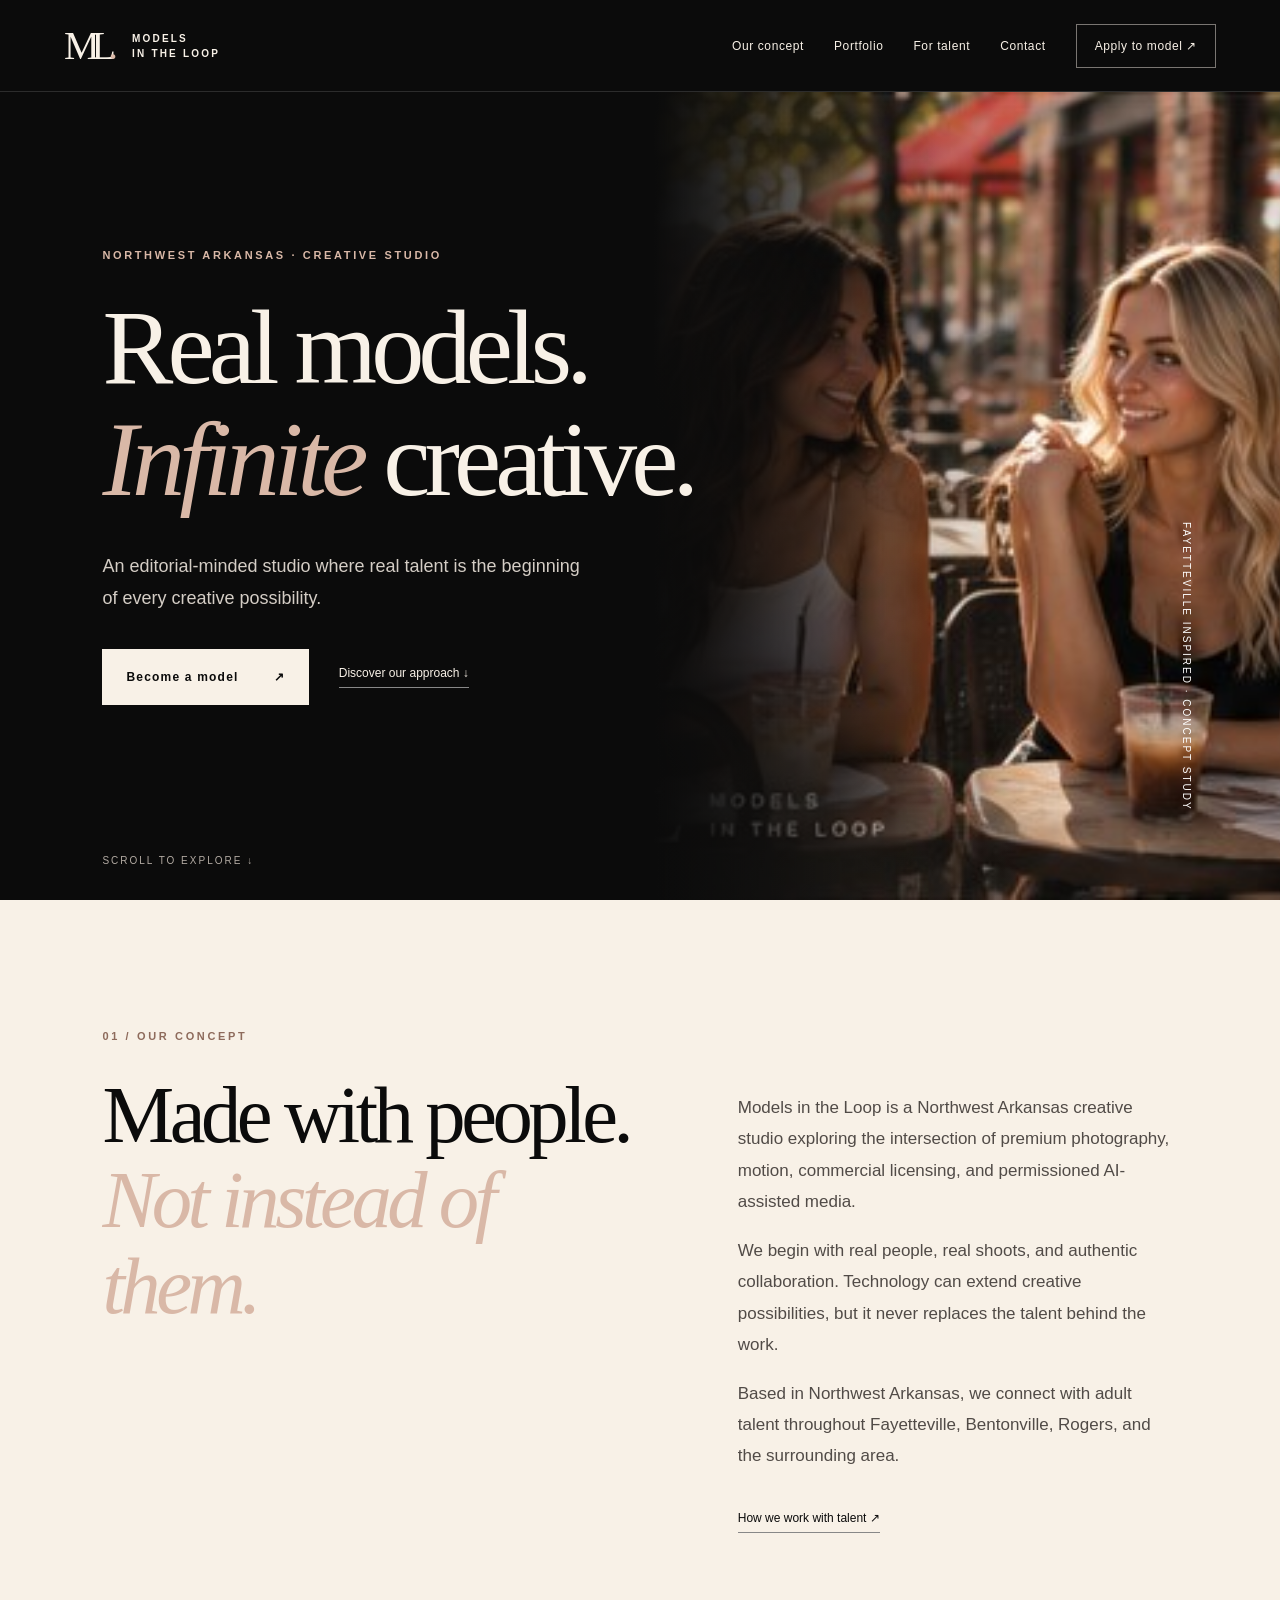
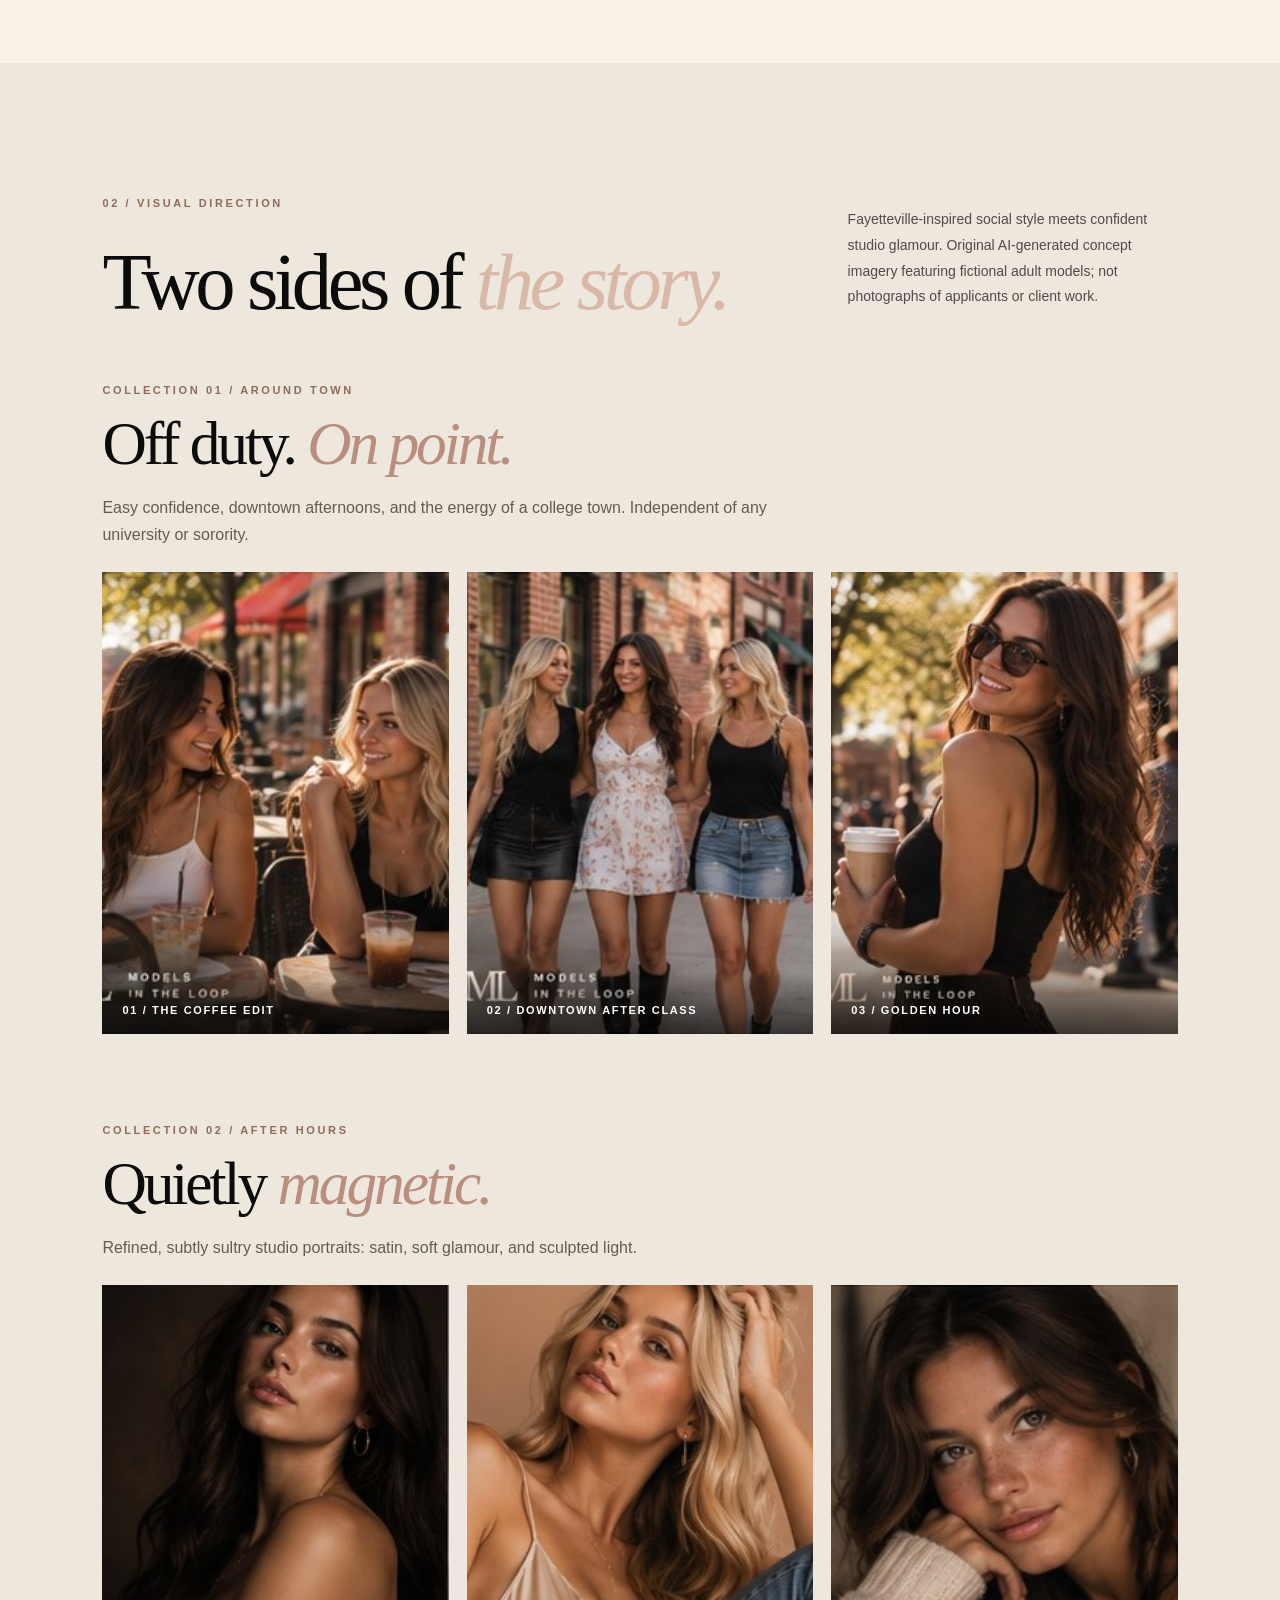
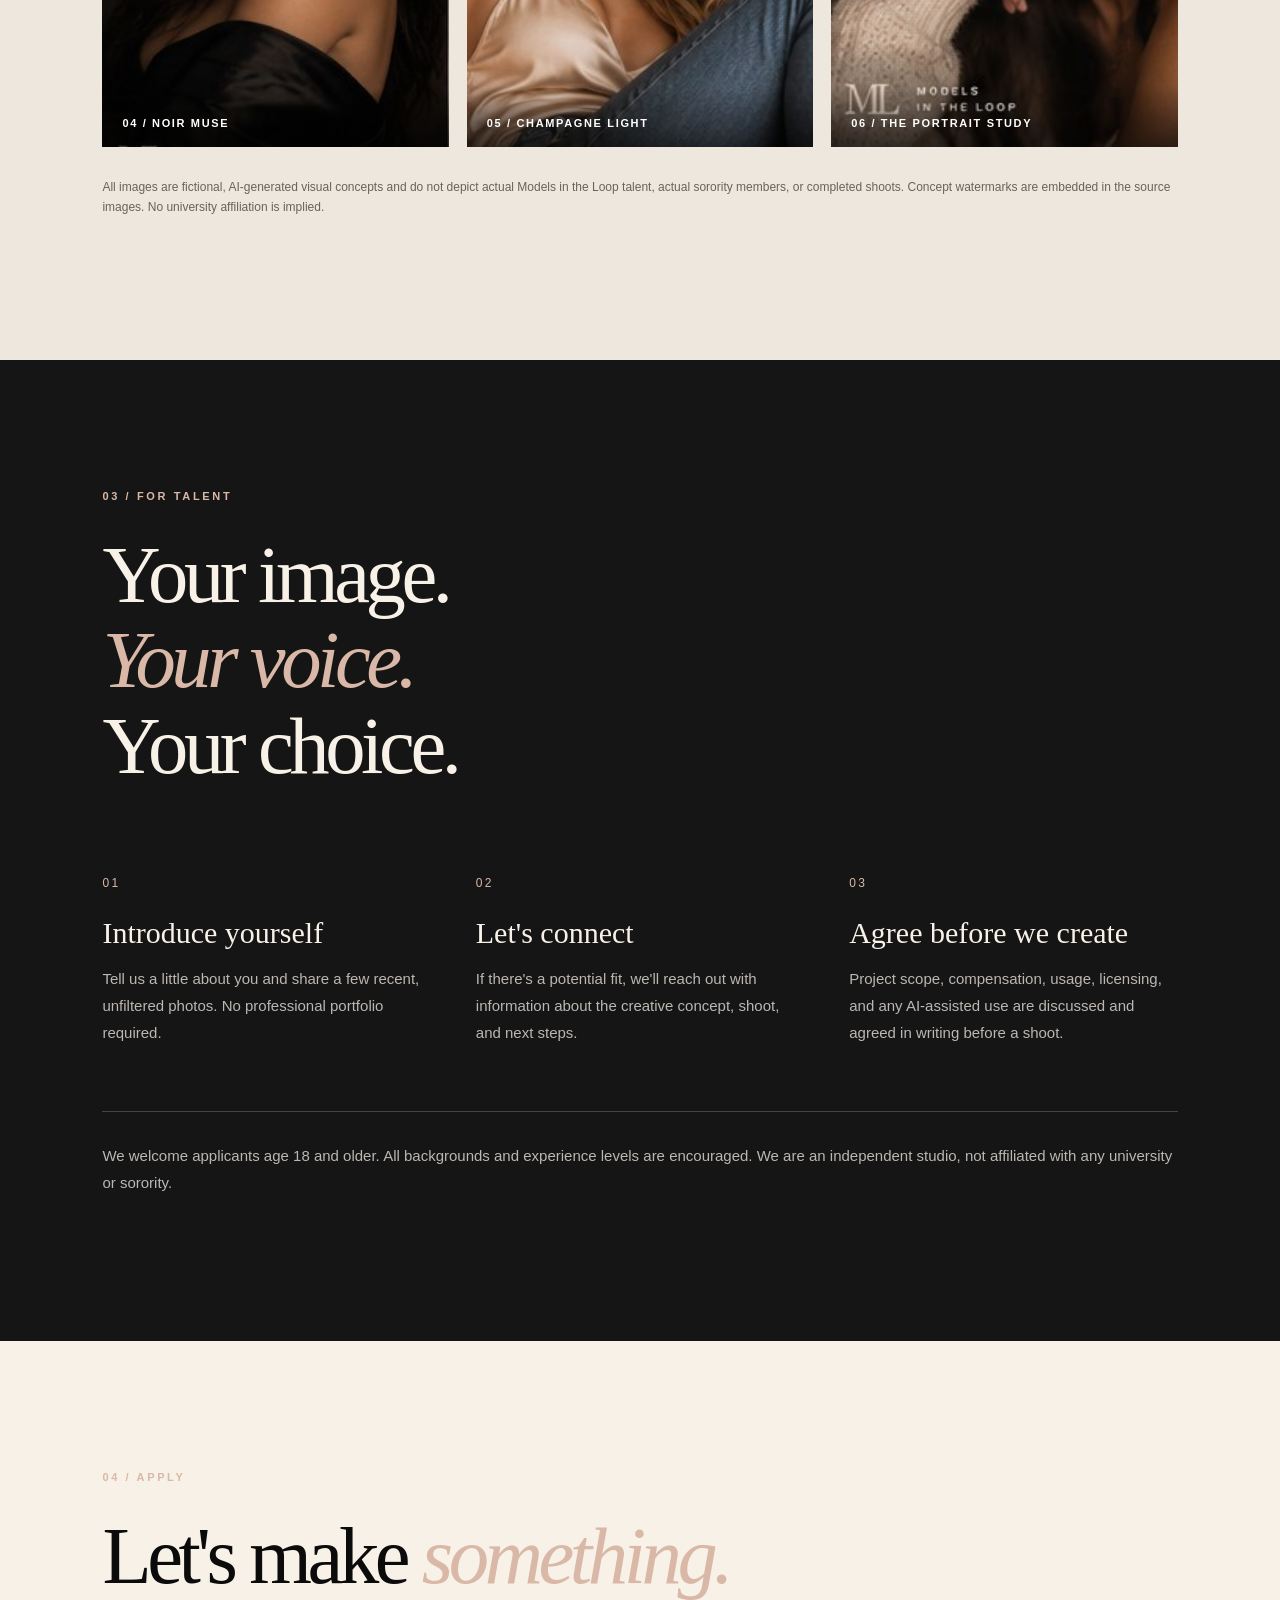
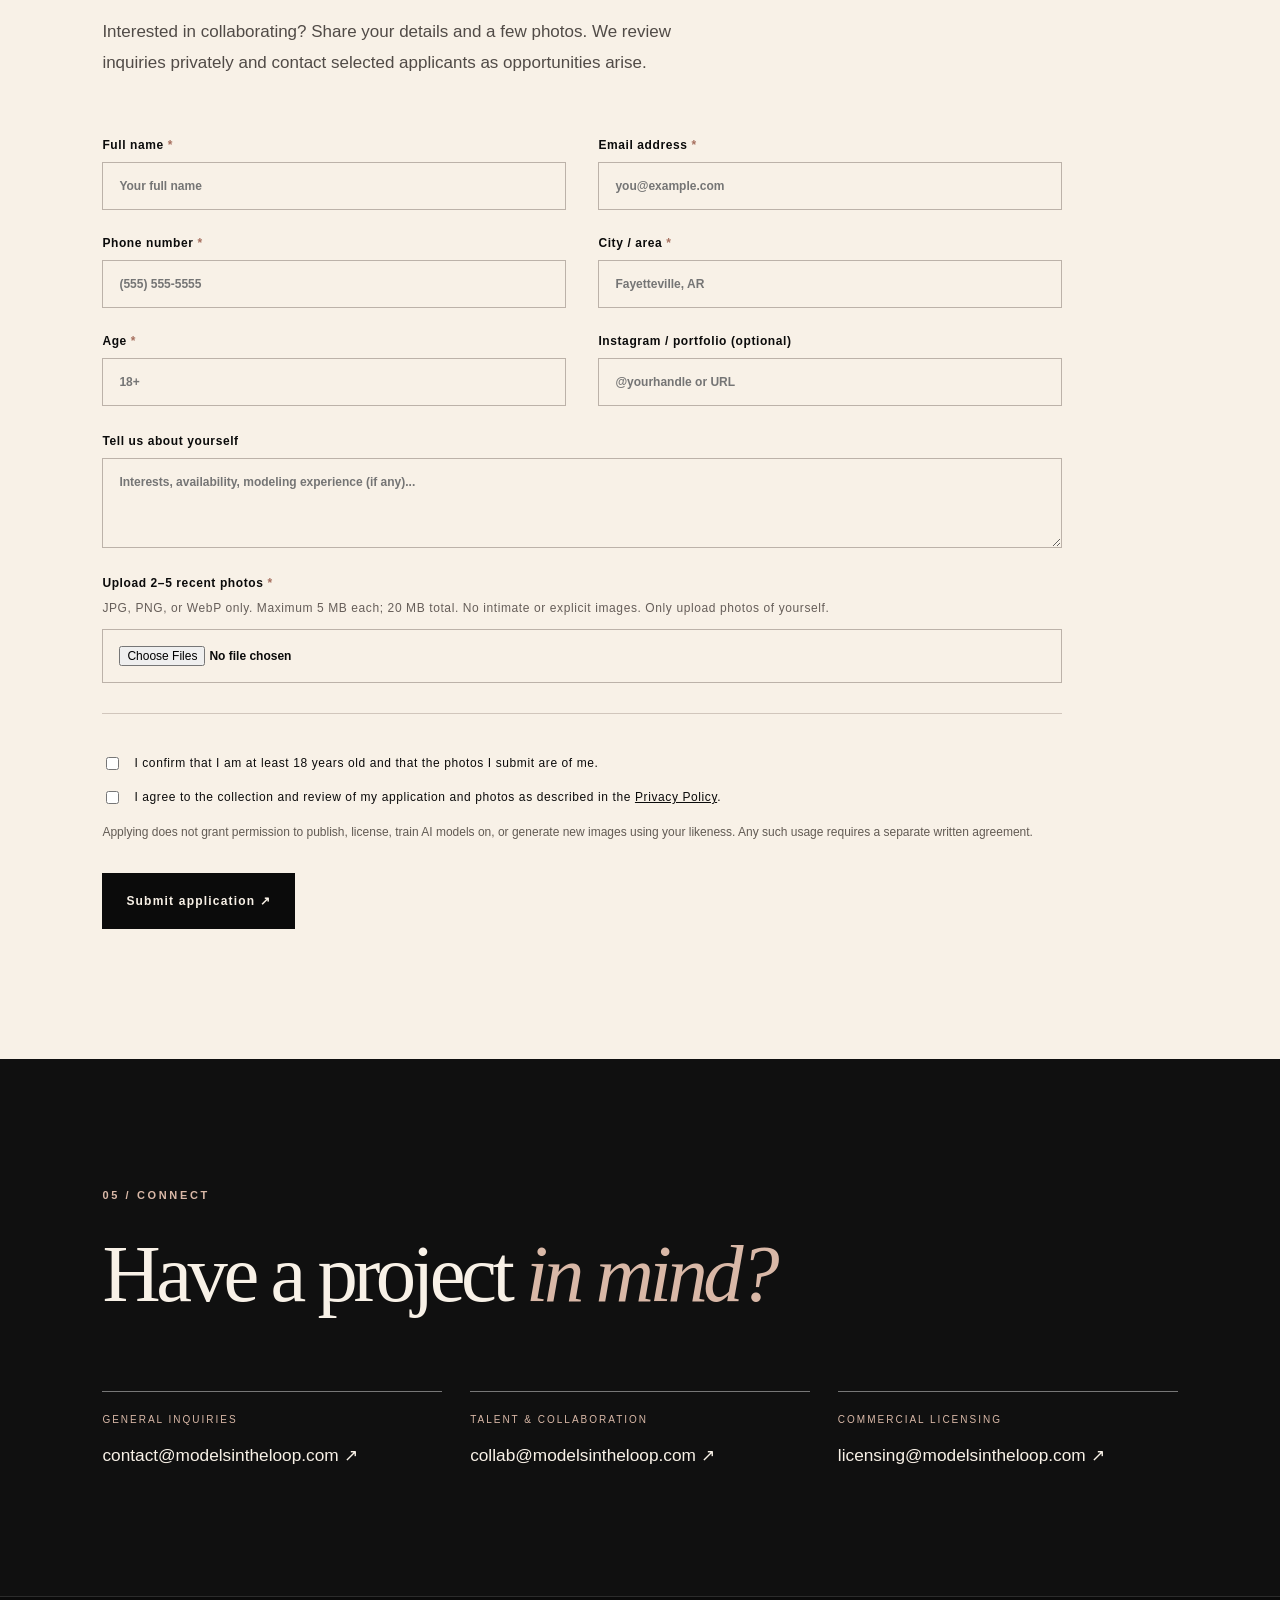
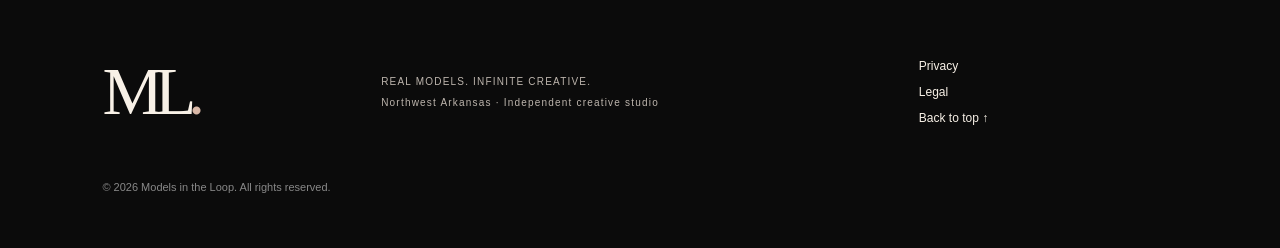
==== commit 16655724: "Add files via upload" ====
--- a/index.html
+++ b/index.html
@@ -1 +1 @@
-<!doctype html><html lang="en"><head><meta charset="utf-8"><meta name="viewport" content="width=device-width,initial-scale=1"><meta name="theme-color" content="#0B0B0B"><meta name="description" content="Models in the Loop is a Northwest Arkansas creative studio bringing real talent, editorial photography, motion and permissioned generative media together."><title>Models in the Loop | Real models. Infinite creative.</title><link rel="stylesheet" href="/styles.css"><link rel="icon" href="/Assets/favicon.svg" type="image/svg+xml"></head><body><a class="skip" href="#main">Skip to content</a><header class="site-header"><a class="brand" href="#home" aria-label="Models in the Loop home"><span class="monogram">ML<span class="dot">.</span></span><span class="brandname">MODELS<br>IN THE LOOP</span></a><button class="menu" id="menu" aria-expanded="false" aria-controls="nav">Menu <span aria-hidden="true">☰</span></button><nav id="nav" aria-label="Main navigation"><a href="#about">Our concept</a><a href="#portfolio">Portfolio</a><a href="#talent">For talent</a><a href="#contact">Contact</a><a class="nav-cta" href="#apply">Apply to model ↗</a></nav></header><main id="main"><section id="home" class="hero"><div class="hero-inner"><p class="eyebrow">NORTHWEST ARKANSAS · CREATIVE STUDIO</p><h1>Real models.<br><em>Infinite</em> creative.</h1><p class="hero-copy">An editorial-minded studio where real talent is the beginning of every creative possibility.</p><div class="actions"><a class="btn light" href="#apply">Become a model <span>↗</span></a><a class="text-link" href="#about">Discover our approach ↓</a></div></div><div class="hero-art hero-photo" aria-hidden="true"><span class="hero-caption">FAYETTEVILLE INSPIRED · CONCEPT STUDY</span></div><div class="scroll-note">SCROLL TO EXPLORE ↓</div></section><section id="about" class="section intro"><div><p class="eyebrow">01 / OUR CONCEPT</p><h2>Made with people.<br><em>Not instead of them.</em></h2></div><div class="section-copy"><p>Models in the Loop is a Northwest Arkansas creative studio exploring the intersection of premium photography, motion, commercial licensing, and permissioned AI-assisted media.</p><p>We begin with real people, real shoots, and authentic collaboration. Technology can extend creative possibilities, but it never replaces the talent behind the work.</p><p>Based in Northwest Arkansas, we connect with adult talent throughout Fayetteville, Bentonville, Rogers, and the surrounding area.</p><a class="text-link" href="#talent">How we work with talent ↗</a></div></section><section id="portfolio" class="section portfolio"><div class="section-top"><div><p class="eyebrow">02 / VISUAL DIRECTION</p><h2>Two sides of <em>the story.</em></h2></div><p>Fayetteville-inspired social style meets confident studio glamour. Original AI-generated concept imagery featuring fictional adult models; not photographs of applicants or client work.</p></div><div class="collection-heading"><p class="eyebrow">COLLECTION 01 / AROUND TOWN</p><h3>Off duty. <em>On point.</em></h3><p>Easy confidence, downtown afternoons, and the energy of a college town. Independent of any university or sorority.</p></div><div class="photo-grid"><figure class="photo-card"><img src="/Assets/around-town-cafe.jpg" alt="AI-generated concept of two adult friends at an outdoor cafe" loading="lazy"><figcaption>01 / The coffee edit</figcaption></figure><figure class="photo-card"><img src="/Assets/around-town-street.jpg" alt="AI-generated concept of adult friends in downtown fashion" loading="lazy"><figcaption>02 / Downtown after class</figcaption></figure><figure class="photo-card"><img src="/Assets/around-town-golden.jpg" alt="AI-generated concept of an adult model in warm golden-hour light" loading="lazy"><figcaption>03 / Golden hour</figcaption></figure></div><div class="collection-heading studio-heading"><p class="eyebrow">COLLECTION 02 / AFTER HOURS</p><h3>Quietly <em>magnetic.</em></h3><p>Refined, subtly sultry studio portraits: satin, soft glamour, and sculpted light.</p></div><div class="photo-grid"><figure class="photo-card"><img src="/Assets/studio-noir.jpg" alt="AI-generated studio fashion portrait of an adult brunette model in black satin" loading="lazy"><figcaption>04 / Noir muse</figcaption></figure><figure class="photo-card"><img src="/Assets/studio-champagne.jpg" alt="AI-generated studio portrait of an adult blonde model in champagne satin" loading="lazy"><figcaption>05 / Champagne light</figcaption></figure><figure class="photo-card"><img src="/Assets/studio-portrait.jpg" alt="AI-generated close-up beauty portrait of an adult brunette model" loading="lazy"><figcaption>06 / The portrait study</figcaption></figure></div><p class="fineprint">All images are fictional, AI-generated visual concepts and do not depict actual Models in the Loop talent, actual sorority members, or completed shoots. Concept watermarks are embedded in the source images. No university affiliation is implied.</p></section><section id="talent" class="section talent"><p class="eyebrow">03 / FOR TALENT</p><h2>Your image.<br><em>Your voice.</em><br>Your choice.</h2><div class="talent-grid"><div><span class="step">01</span><h3>Introduce yourself</h3><p>Tell us a little about you and share a few recent, unfiltered photos. No professional portfolio required.</p></div><div><span class="step">02</span><h3>Let's connect</h3><p>If there's a potential fit, we'll reach out with information about the creative concept, shoot, and next steps.</p></div><div><span class="step">03</span><h3>Agree before we create</h3><p>Project scope, compensation, usage, licensing, and any AI-assisted use are discussed and agreed in writing before a shoot.</p></div></div><p class="talent-note">We welcome applicants age 18 and older. All backgrounds and experience levels are encouraged. We are an independent studio, not affiliated with any university or sorority.</p></section><section id="apply" class="section apply"><div class="apply-heading"><p class="eyebrow">04 / APPLY</p><h2>Let's make <em>something.</em></h2><p>Interested in collaborating? Share your details and a few photos. We review inquiries privately and contact selected applicants as opportunities arise.</p></div><form id="application" enctype="multipart/form-data"><div class="form-grid"><label>Full name <span>*</span><input name="fullName" required maxlength="120" autocomplete="name" placeholder="Your full name"></label><label>Email address <span>*</span><input name="email" type="email" required maxlength="254" autocomplete="email" placeholder="you@example.com"></label><label>Phone number <span>*</span><input name="phone" type="tel" required maxlength="40" autocomplete="tel" placeholder="(555) 555-5555"></label><label>City / area <span>*</span><input name="city" required maxlength="120" placeholder="Fayetteville, AR"></label><label>Age <span>*</span><input name="age" type="number" required min="18" max="100" placeholder="18+"></label><label>Instagram / portfolio (optional)<input name="social" maxlength="250" placeholder="@yourhandle or URL"></label></div><label class="full">Tell us about yourself<textarea name="about" rows="4" maxlength="2000" placeholder="Interests, availability, modeling experience (if any)..."></textarea></label><label class="full">Upload 2–5 recent photos <span>*</span><small>JPG, PNG, or WebP only. Maximum 5 MB each; 20 MB total. No intimate or explicit images. Only upload photos of yourself.</small><input name="photos" type="file" accept="image/jpeg,image/png,image/webp" multiple required></label><div class="consents"><label class="check"><input name="ageConsent" type="checkbox" required><span>I confirm that I am at least 18 years old and that the photos I submit are of me.</span></label><label class="check"><input name="privacyConsent" type="checkbox" required><span>I agree to the collection and review of my application and photos as described in the <a href="/privacy.html" target="_blank" rel="noopener">Privacy Policy</a>.</span></label><p>Applying does not grant permission to publish, license, train AI models on, or generate new images using your likeness. Any such usage requires a separate written agreement.</p></div><div class="form-bottom"><button class="btn light" type="submit" id="submit">Submit application ↗</button><p id="form-status" role="status" aria-live="polite"></p></div></form></section><section id="contact" class="section contact"><p class="eyebrow">05 / CONNECT</p><h2>Have a project <em>in mind?</em></h2><div class="contact-grid"><div><span>GENERAL INQUIRIES</span><a href="mailto:contact@modelsintheloop.com">contact@modelsintheloop.com ↗</a></div><div><span>TALENT & COLLABORATION</span><a href="mailto:collab@modelsintheloop.com">collab@modelsintheloop.com ↗</a></div><div><span>COMMERCIAL LICENSING</span><a href="mailto:licensing@modelsintheloop.com">licensing@modelsintheloop.com ↗</a></div></div></section></main><footer><div class="footer-brand">ML<span>.</span></div><div><p>REAL MODELS. INFINITE CREATIVE.</p><p>Northwest Arkansas · Independent creative studio</p></div><div class="footer-links"><a href="/privacy.html">Privacy</a><a href="mailto:legal@modelsintheloop.com">Legal</a><a href="#home">Back to top ↑</a></div><small>© <span id="year"></span> Models in the Loop. All rights reserved.</small></footer><script src="/script.js" defer></script></body></html>
+<!doctype html><html lang="en"><head><meta charset="utf-8"><meta name="viewport" content="width=device-width,initial-scale=1"><meta name="theme-color" content="#0B0B0B"><meta name="description" content="Models in the Loop is a Northwest Arkansas creative studio bringing real talent, editorial photography, motion and permissioned generative media together."><title>Models in the Loop | Real models. Infinite creative.</title><link rel="stylesheet" href="/styles.css"><link rel="icon" href="/assets/favicon.svg" type="image/svg+xml"></head><body><a class="skip" href="#main">Skip to content</a><header class="site-header"><a class="brand" href="#home" aria-label="Models in the Loop home"><span class="monogram">ML<span class="dot">.</span></span><span class="brandname">MODELS<br>IN THE LOOP</span></a><button class="menu" id="menu" aria-expanded="false" aria-controls="nav">Menu <span aria-hidden="true">☰</span></button><nav id="nav" aria-label="Main navigation"><a href="#about">Our concept</a><a href="#portfolio">Portfolio</a><a href="#talent">For talent</a><a href="#contact">Contact</a><a class="nav-cta" href="#apply">Apply to model ↗</a></nav></header><main id="main"><section id="home" class="hero"><div class="hero-inner"><p class="eyebrow">NORTHWEST ARKANSAS · CREATIVE STUDIO</p><h1>Real models.<br><em>Infinite</em> creative.</h1><p class="hero-copy">An editorial-minded studio where real talent is the beginning of every creative possibility.</p><div class="actions"><a class="btn light" href="#apply">Become a model <span>↗</span></a><a class="text-link" href="#about">Discover our approach ↓</a></div></div><div class="hero-art hero-photo" aria-hidden="true"><span class="hero-caption">FAYETTEVILLE INSPIRED · CONCEPT STUDY</span></div><div class="scroll-note">SCROLL TO EXPLORE ↓</div></section><section id="about" class="section intro"><div><p class="eyebrow">01 / OUR CONCEPT</p><h2>Made with people.<br><em>Not instead of them.</em></h2></div><div class="section-copy"><p>Models in the Loop is a Northwest Arkansas creative studio exploring the intersection of premium photography, motion, commercial licensing, and permissioned AI-assisted media.</p><p>We begin with real people, real shoots, and authentic collaboration. Technology can extend creative possibilities, but it never replaces the talent behind the work.</p><p>Based in Northwest Arkansas, we connect with adult talent throughout Fayetteville, Bentonville, Rogers, and the surrounding area.</p><a class="text-link" href="#talent">How we work with talent ↗</a></div></section><section id="portfolio" class="section portfolio"><div class="section-top"><div><p class="eyebrow">02 / VISUAL DIRECTION</p><h2>Two sides of <em>the story.</em></h2></div><p>Fayetteville-inspired social style meets confident studio glamour. Original AI-generated concept imagery featuring fictional adult models; not photographs of applicants or client work.</p></div><div class="collection-heading"><p class="eyebrow">COLLECTION 01 / AROUND TOWN</p><h3>Off duty. <em>On point.</em></h3><p>Easy confidence, downtown afternoons, and the energy of a college town. Independent of any university or sorority.</p></div><div class="photo-grid"><figure class="photo-card"><img src="/assets/around-town-cafe.jpg" alt="AI-generated concept of two adult friends at an outdoor cafe" loading="lazy"><figcaption>01 / The coffee edit</figcaption></figure><figure class="photo-card"><img src="/assets/around-town-street.jpg" alt="AI-generated concept of adult friends in downtown fashion" loading="lazy"><figcaption>02 / Downtown after class</figcaption></figure><figure class="photo-card"><img src="/assets/around-town-golden.jpg" alt="AI-generated concept of an adult model in warm golden-hour light" loading="lazy"><figcaption>03 / Golden hour</figcaption></figure></div><div class="collection-heading studio-heading"><p class="eyebrow">COLLECTION 02 / AFTER HOURS</p><h3>Quietly <em>magnetic.</em></h3><p>Refined, subtly sultry studio portraits: satin, soft glamour, and sculpted light.</p></div><div class="photo-grid"><figure class="photo-card"><img src="/assets/studio-noir.jpg" alt="AI-generated studio fashion portrait of an adult brunette model in black satin" loading="lazy"><figcaption>04 / Noir muse</figcaption></figure><figure class="photo-card"><img src="/assets/studio-champagne.jpg" alt="AI-generated studio portrait of an adult blonde model in champagne satin" loading="lazy"><figcaption>05 / Champagne light</figcaption></figure><figure class="photo-card"><img src="/assets/studio-portrait.jpg" alt="AI-generated close-up beauty portrait of an adult brunette model" loading="lazy"><figcaption>06 / The portrait study</figcaption></figure></div><p class="fineprint">All images are fictional, AI-generated visual concepts and do not depict actual Models in the Loop talent, actual sorority members, or completed shoots. Concept watermarks are embedded in the source images. No university affiliation is implied.</p></section><section id="talent" class="section talent"><p class="eyebrow">03 / FOR TALENT</p><h2>Your image.<br><em>Your voice.</em><br>Your choice.</h2><div class="talent-grid"><div><span class="step">01</span><h3>Introduce yourself</h3><p>Tell us a little about you and share a few recent, unfiltered photos. No professional portfolio required.</p></div><div><span class="step">02</span><h3>Let's connect</h3><p>If there's a potential fit, we'll reach out with information about the creative concept, shoot, and next steps.</p></div><div><span class="step">03</span><h3>Agree before we create</h3><p>Project scope, compensation, usage, licensing, and any AI-assisted use are discussed and agreed in writing before a shoot.</p></div></div><p class="talent-note">We welcome applicants age 18 and older. All backgrounds and experience levels are encouraged. We are an independent studio, not affiliated with any university or sorority.</p></section><section id="apply" class="section apply"><div class="apply-heading"><p class="eyebrow">04 / APPLY</p><h2>Let's make <em>something.</em></h2><p>Interested in collaborating? Share your details and a few photos. We review inquiries privately and contact selected applicants as opportunities arise.</p></div><form id="application" enctype="multipart/form-data"><div class="form-grid"><label>Full name <span>*</span><input name="fullName" required maxlength="120" autocomplete="name" placeholder="Your full name"></label><label>Email address <span>*</span><input name="email" type="email" required maxlength="254" autocomplete="email" placeholder="you@example.com"></label><label>Phone number <span>*</span><input name="phone" type="tel" required maxlength="40" autocomplete="tel" placeholder="(555) 555-5555"></label><label>City / area <span>*</span><input name="city" required maxlength="120" placeholder="Fayetteville, AR"></label><label>Age <span>*</span><input name="age" type="number" required min="18" max="100" placeholder="18+"></label><label>Instagram / portfolio (optional)<input name="social" maxlength="250" placeholder="@yourhandle or URL"></label></div><label class="full">Tell us about yourself<textarea name="about" rows="4" maxlength="2000" placeholder="Interests, availability, modeling experience (if any)..."></textarea></label><label class="full">Upload 2–5 recent photos <span>*</span><small>JPG, PNG, or WebP only. Maximum 5 MB each; 20 MB total. No intimate or explicit images. Only upload photos of yourself.</small><input name="photos" type="file" accept="image/jpeg,image/png,image/webp" multiple required></label><div class="consents"><label class="check"><input name="ageConsent" type="checkbox" required><span>I confirm that I am at least 18 years old and that the photos I submit are of me.</span></label><label class="check"><input name="privacyConsent" type="checkbox" required><span>I agree to the collection and review of my application and photos as described in the <a href="/privacy.html" target="_blank" rel="noopener">Privacy Policy</a>.</span></label><p>Applying does not grant permission to publish, license, train AI models on, or generate new images using your likeness. Any such usage requires a separate written agreement.</p></div><div class="form-bottom"><button class="btn light" type="submit" id="submit">Submit application ↗</button><p id="form-status" role="status" aria-live="polite"></p></div></form></section><section id="contact" class="section contact"><p class="eyebrow">05 / CONNECT</p><h2>Have a project <em>in mind?</em></h2><div class="contact-grid"><div><span>GENERAL INQUIRIES</span><a href="mailto:contact@modelsintheloop.com">contact@modelsintheloop.com ↗</a></div><div><span>TALENT & COLLABORATION</span><a href="mailto:collab@modelsintheloop.com">collab@modelsintheloop.com ↗</a></div><div><span>COMMERCIAL LICENSING</span><a href="mailto:licensing@modelsintheloop.com">licensing@modelsintheloop.com ↗</a></div></div></section></main><footer><div class="footer-brand">ML<span>.</span></div><div><p>REAL MODELS. INFINITE CREATIVE.</p><p>Northwest Arkansas · Independent creative studio</p></div><div class="footer-links"><a href="/privacy.html">Privacy</a><a href="mailto:legal@modelsintheloop.com">Legal</a><a href="#home">Back to top ↑</a></div><small>© <span id="year"></span> Models in the Loop. All rights reserved.</small></footer><script src="/script.js" defer></script></body></html>
